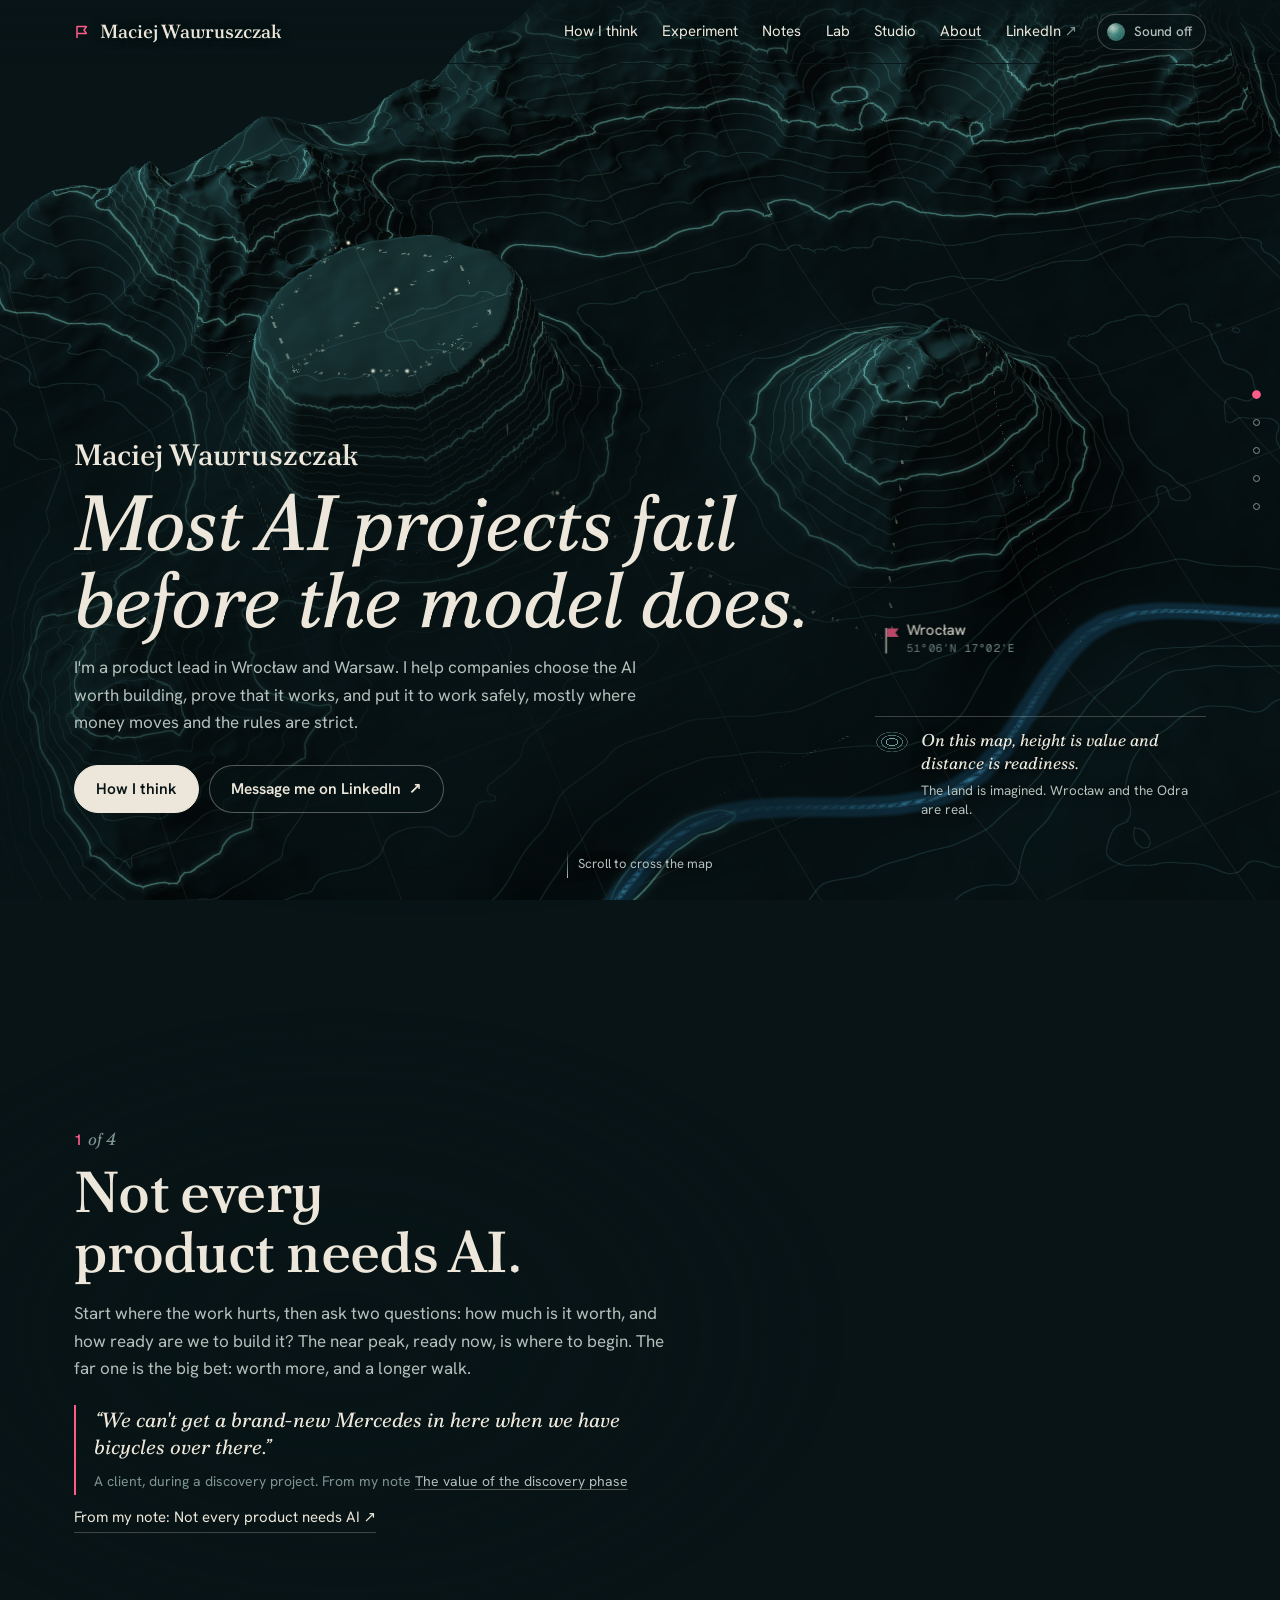
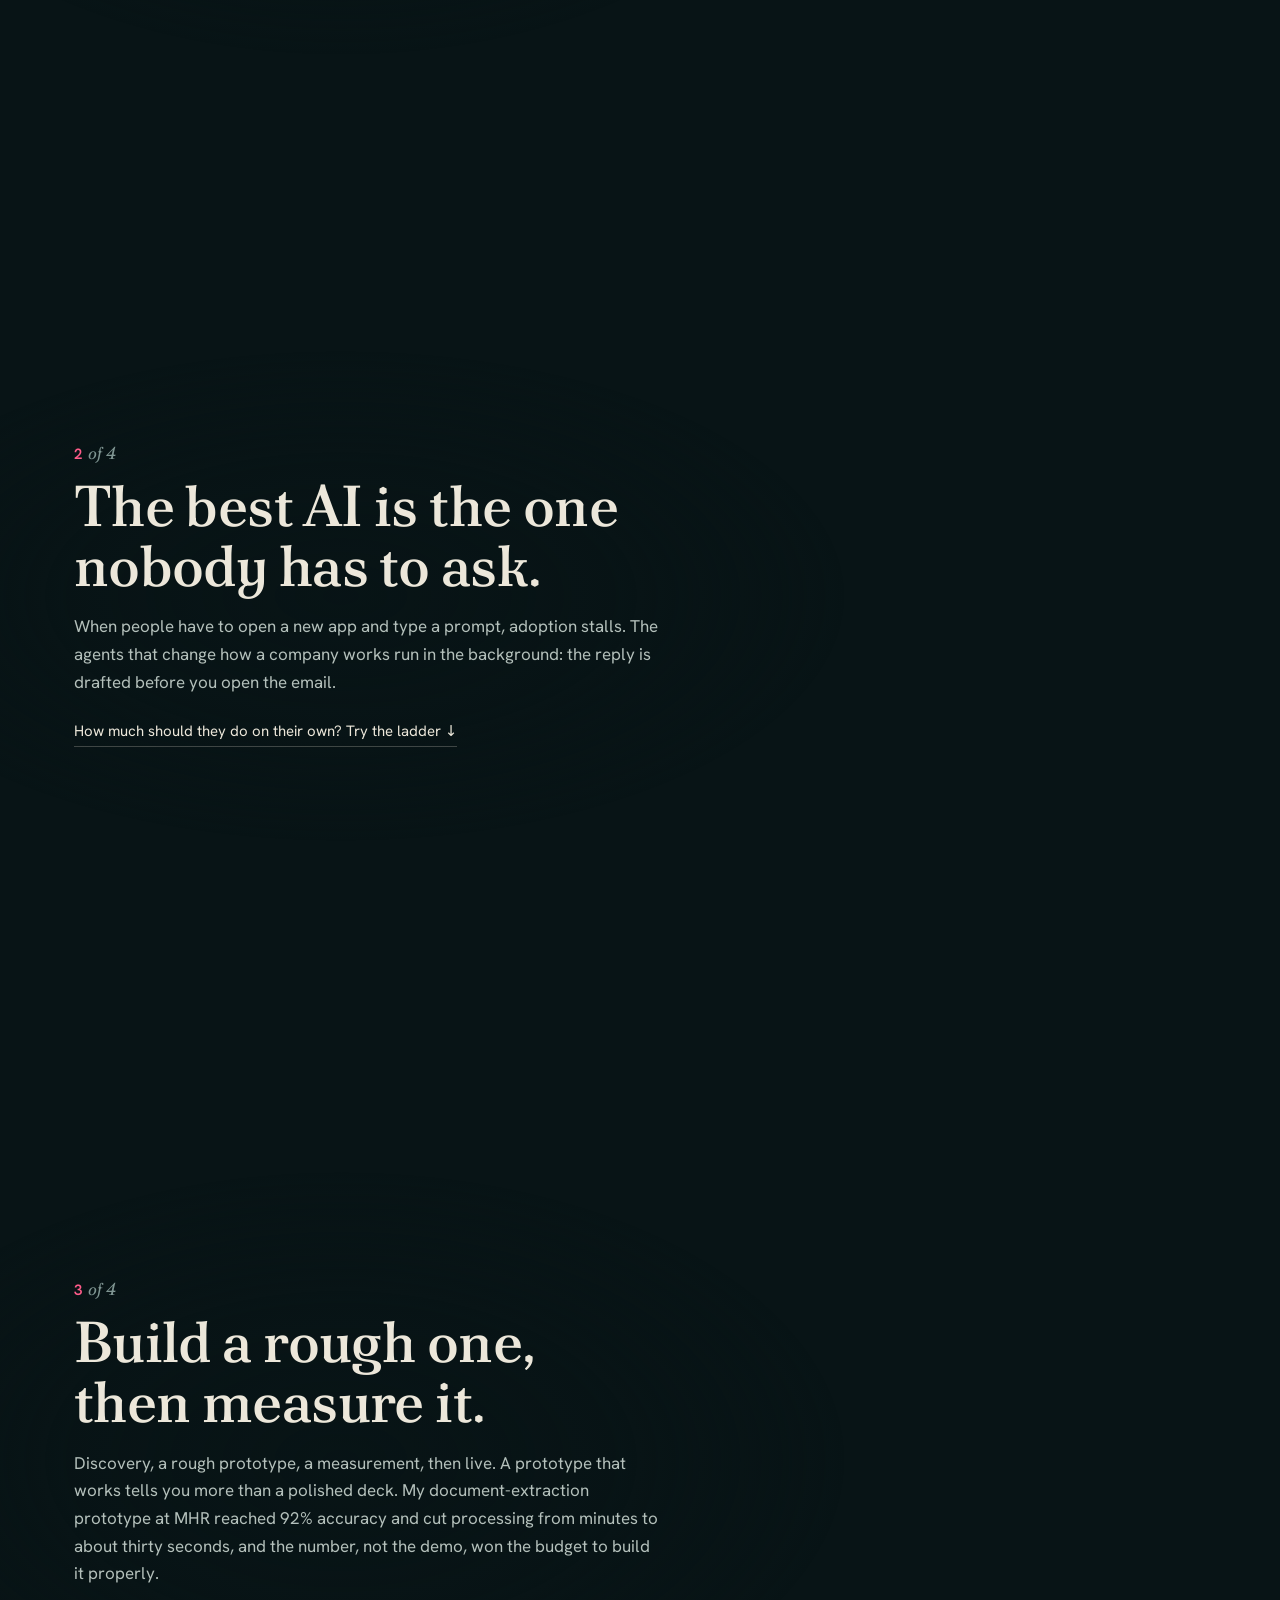
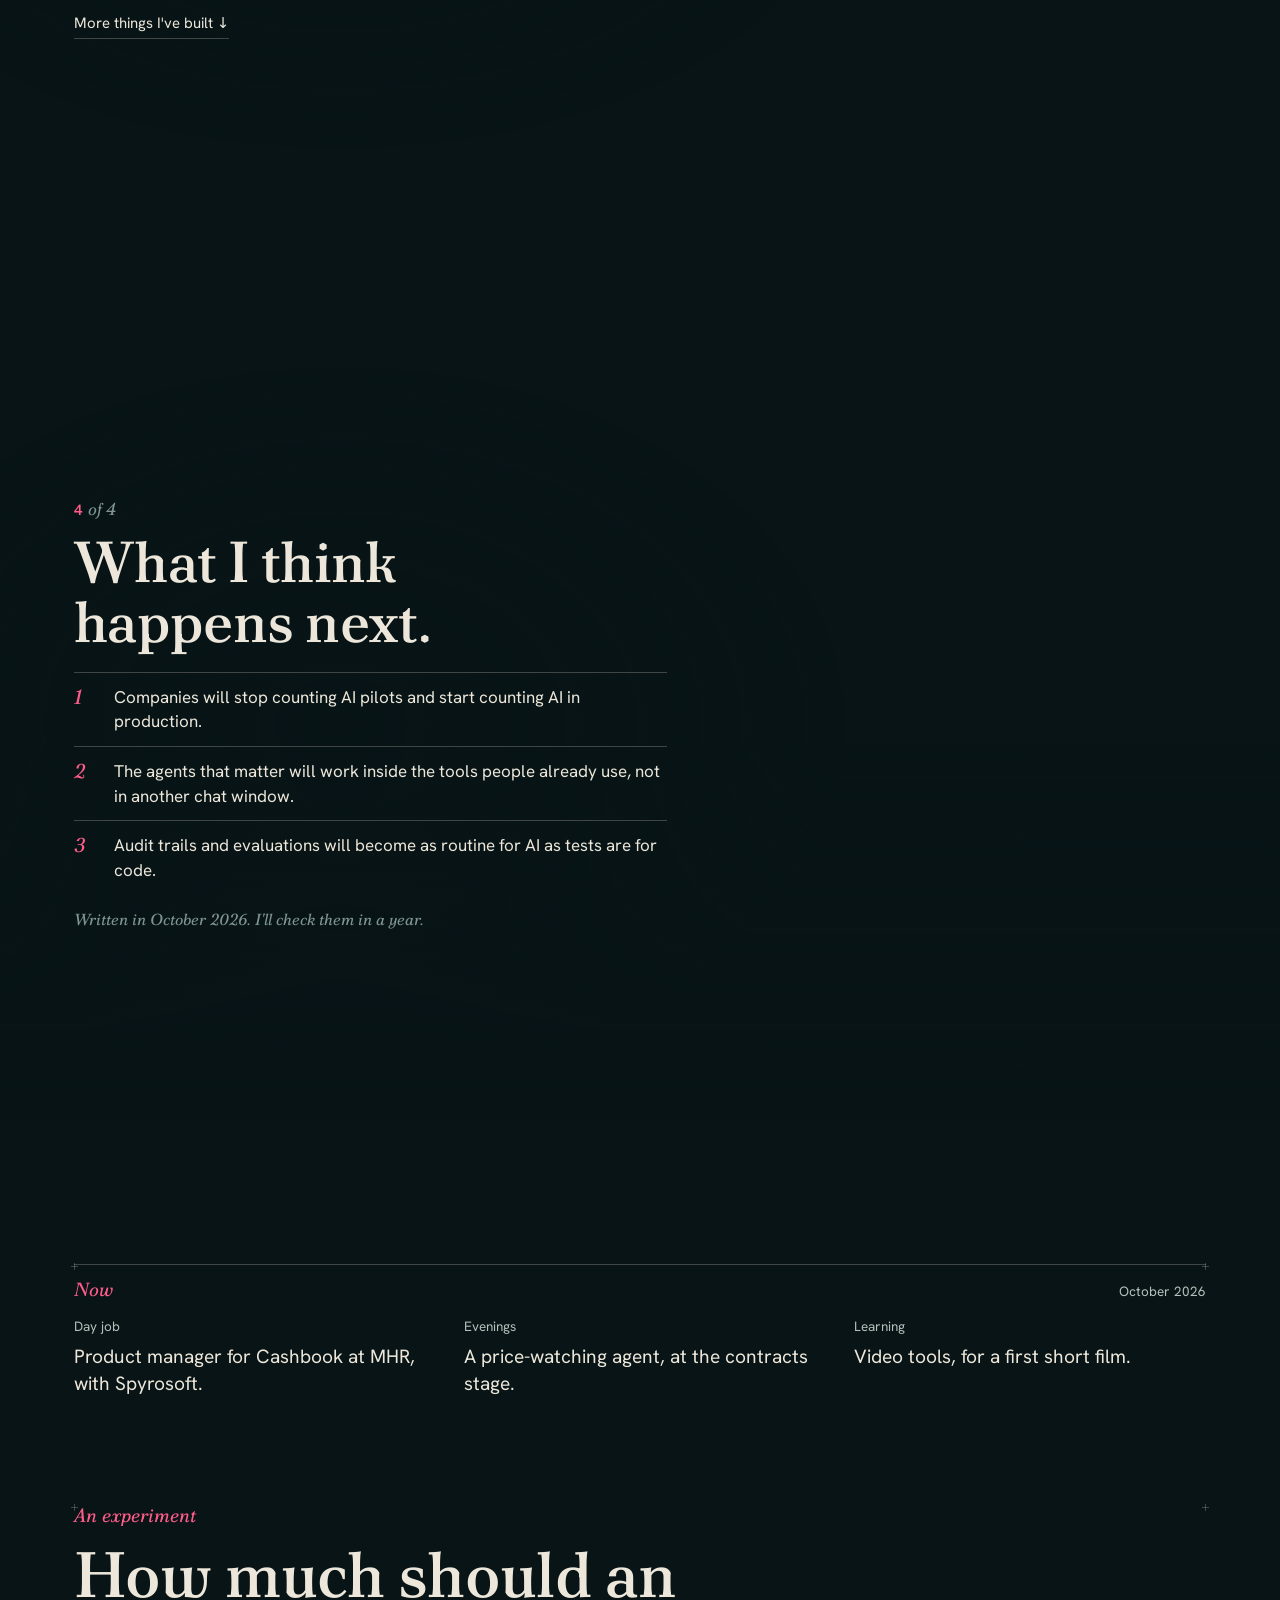
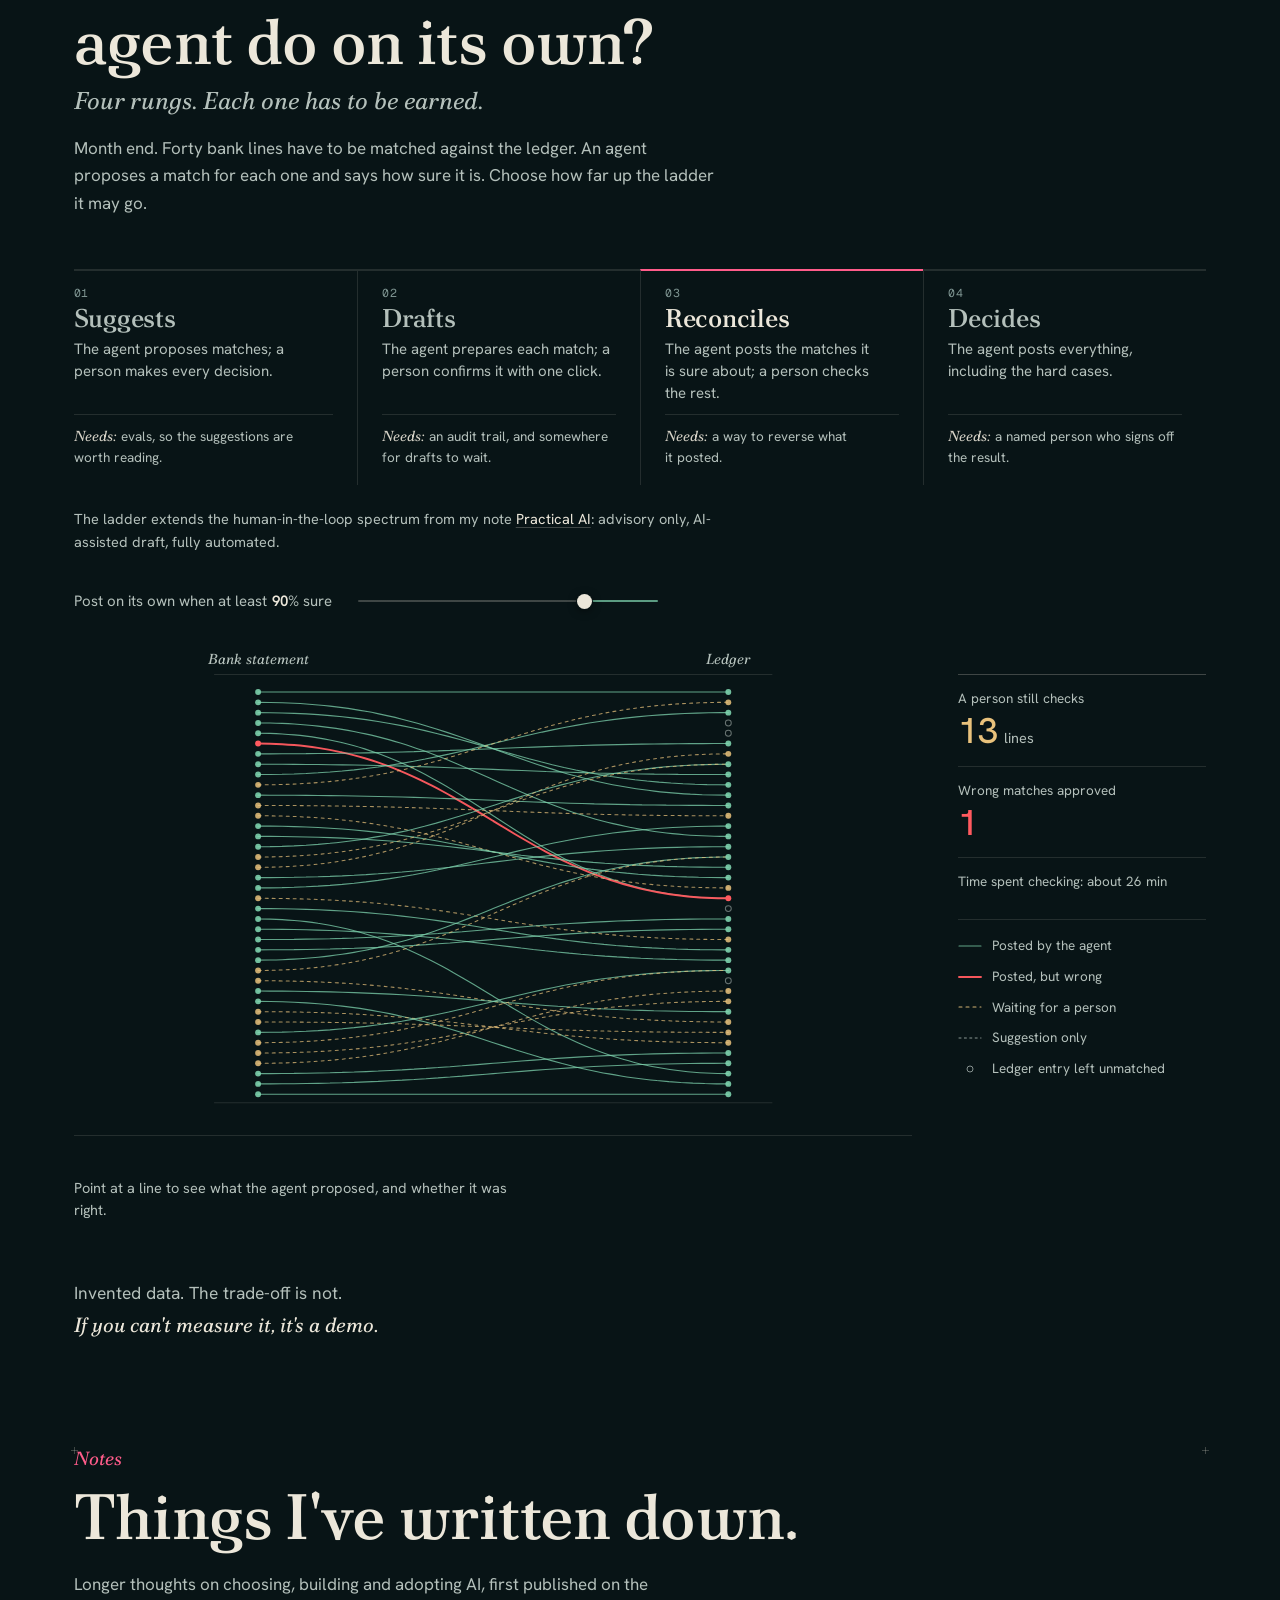
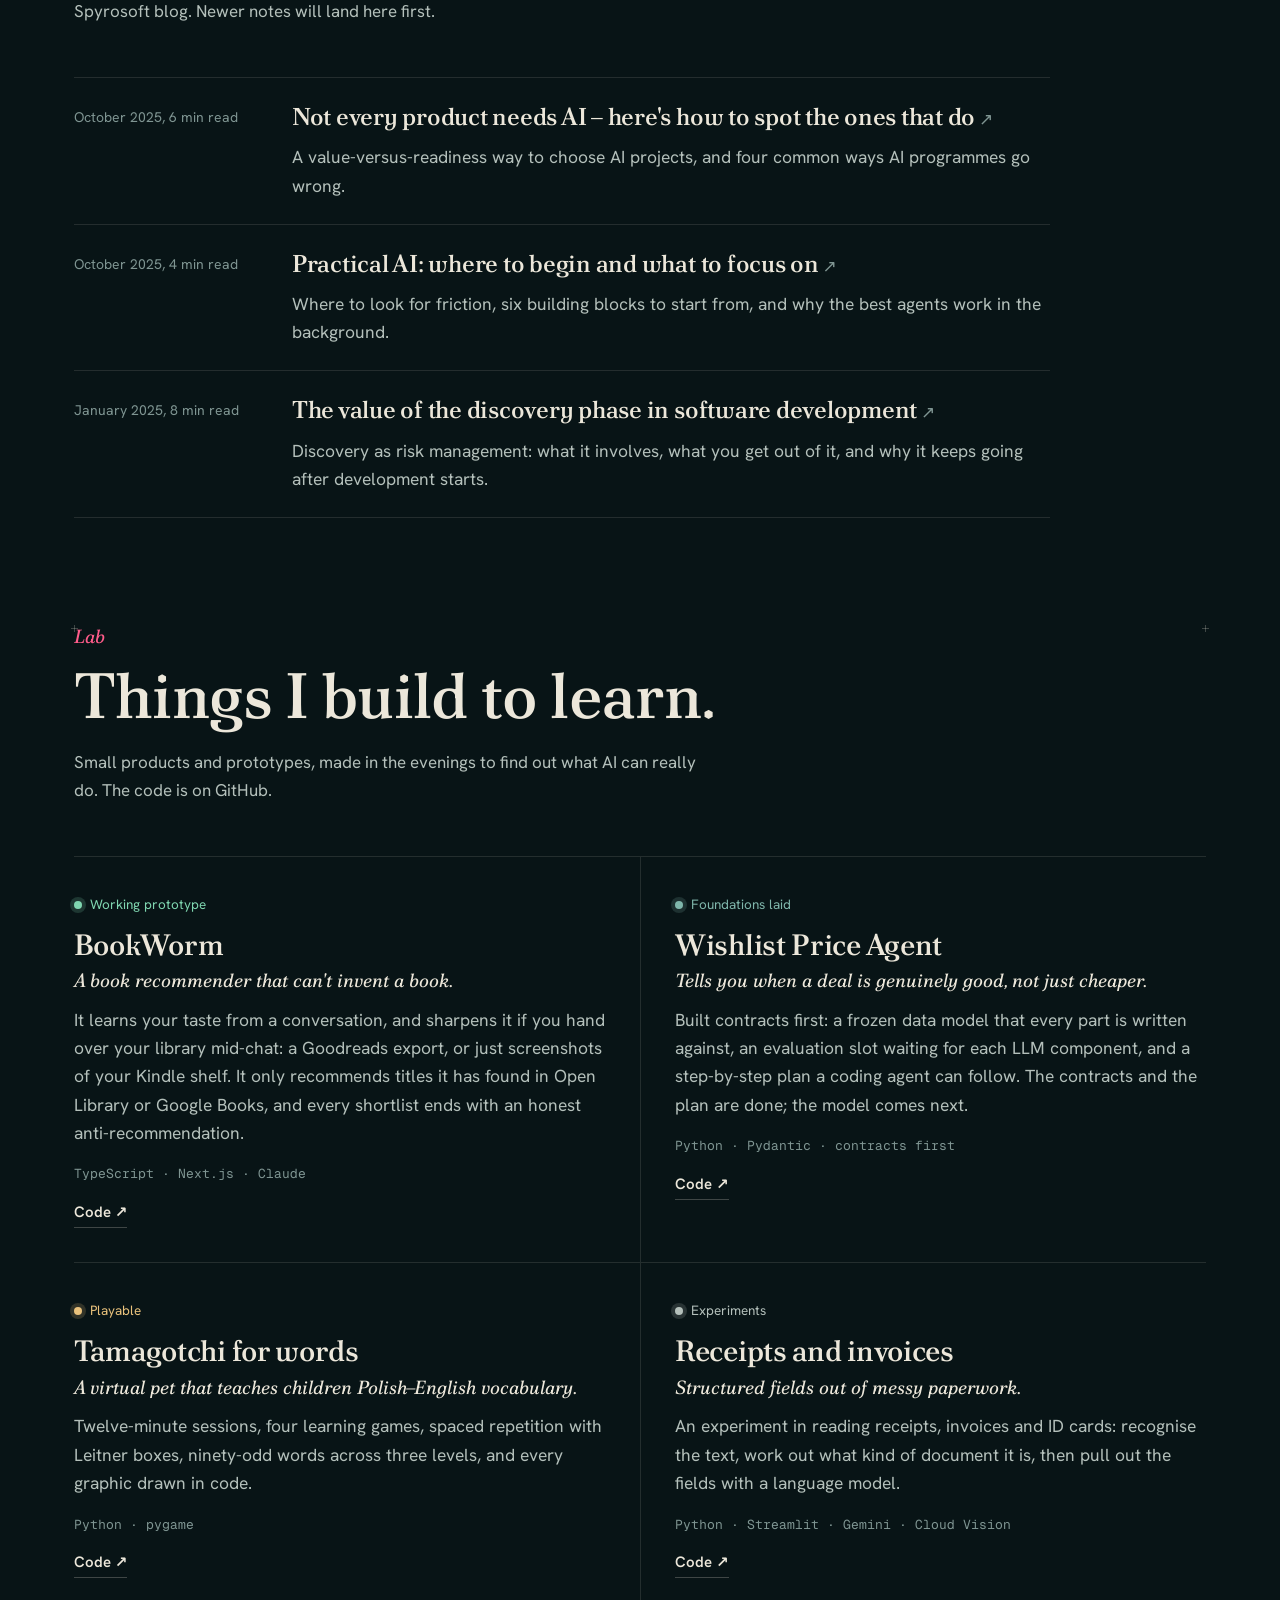
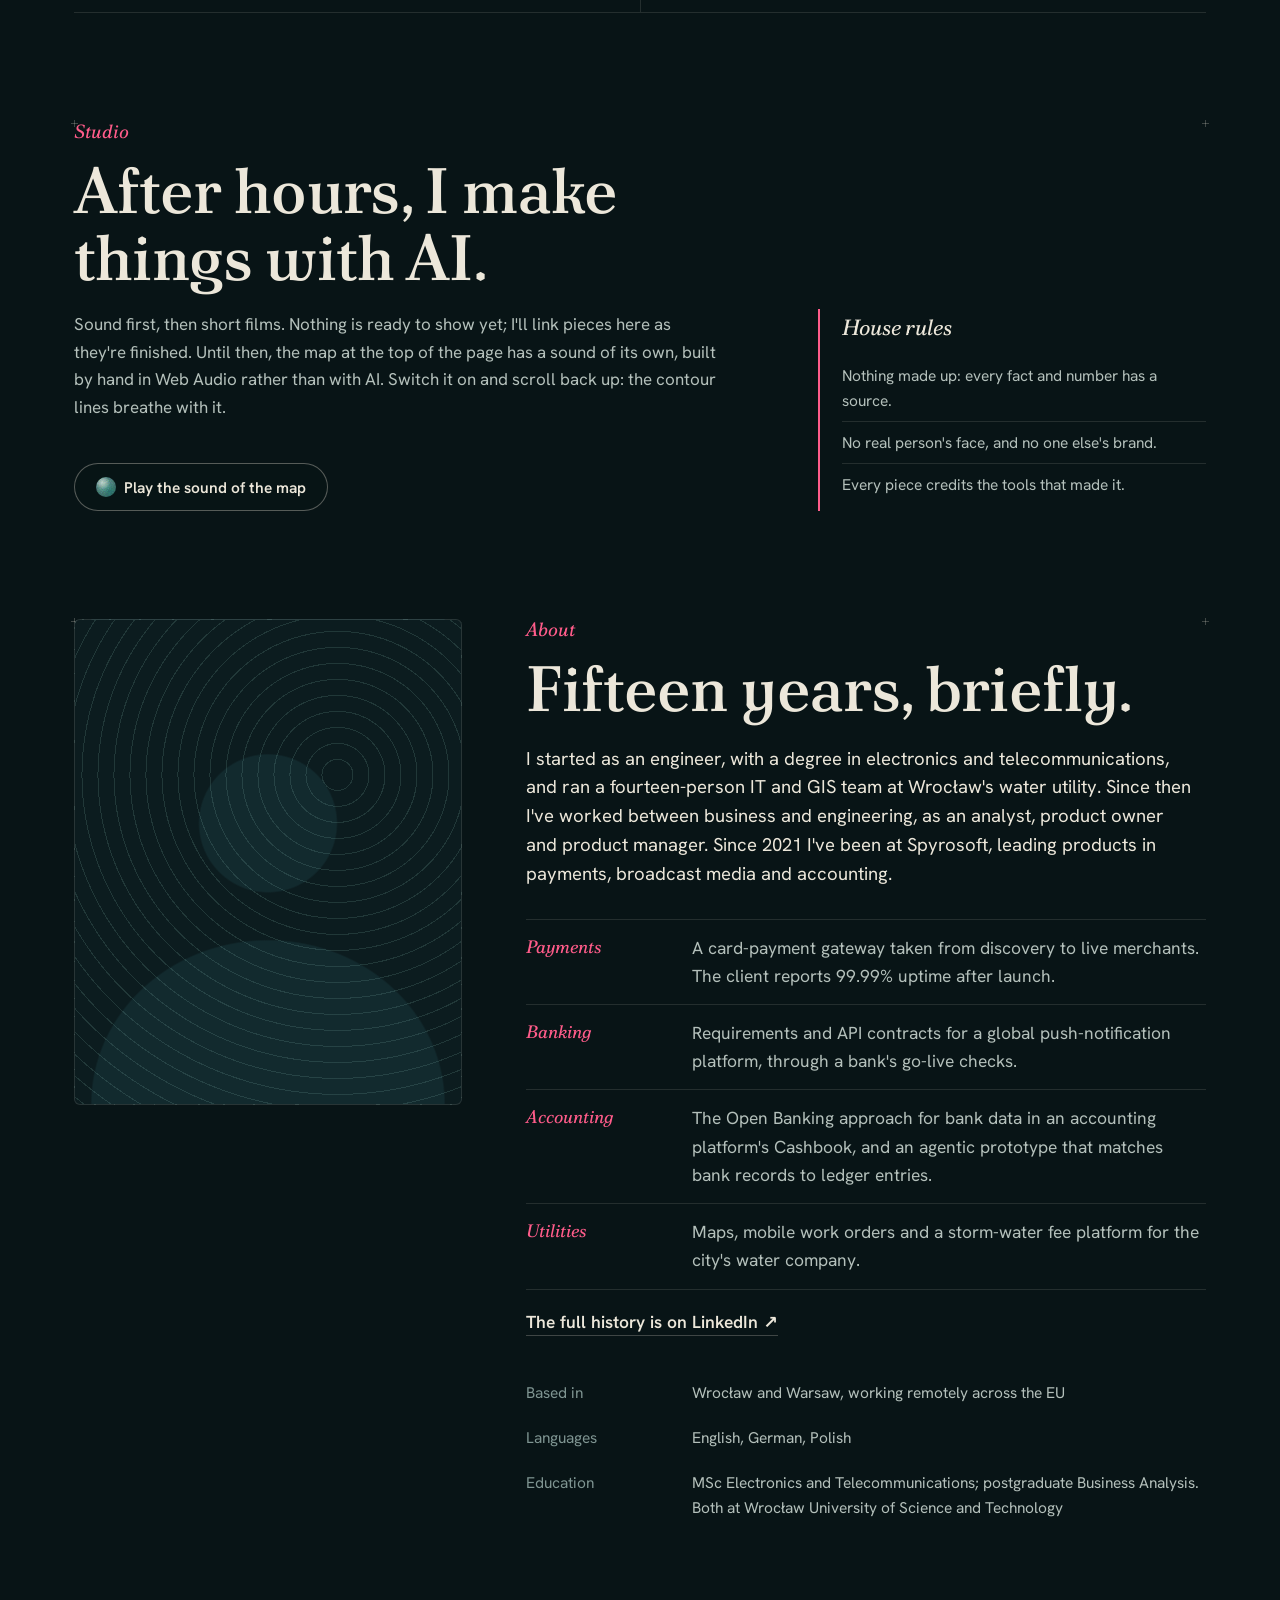
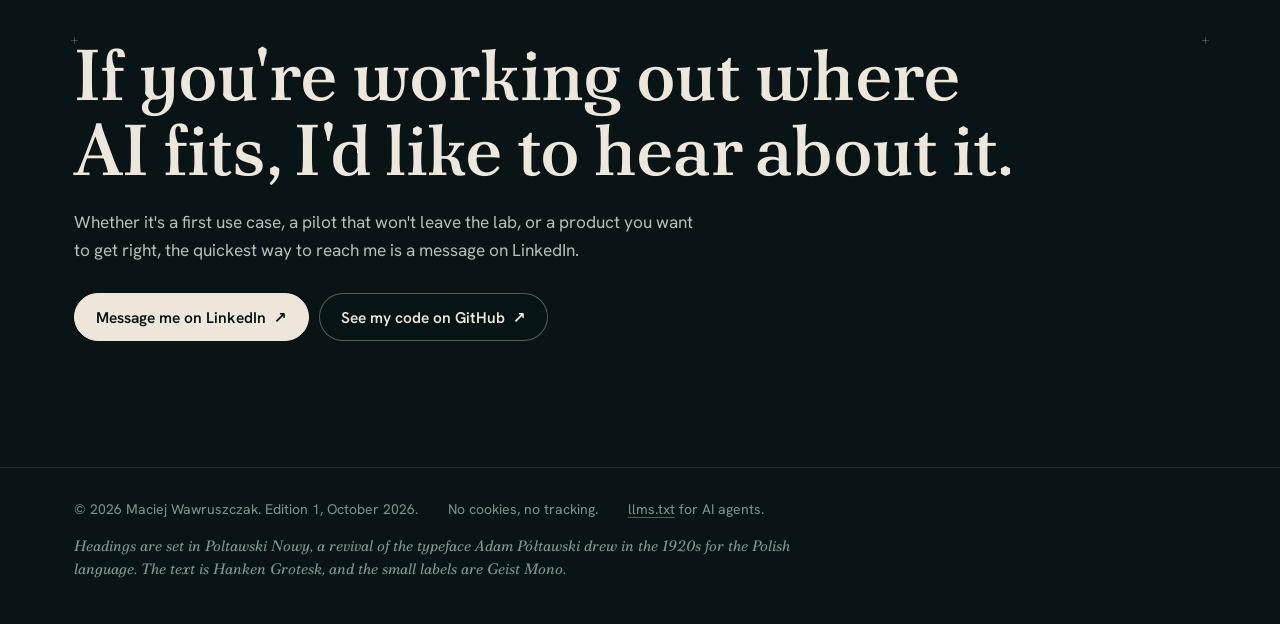
==== index.html @ fbe58087 "First edition of mwawruszczak.com A static personal site with no build step, served by GitHub Pages:" ====
<!doctype html>
<html lang="en">
<head>
<meta charset="utf-8">
<meta name="viewport" content="width=device-width,initial-scale=1,viewport-fit=cover">
<title>Maciej Wawruszczak</title>
<meta name="description" content="Maciej Wawruszczak helps companies choose the AI worth building, prove that it works, and ship it safely. Product lead in Wrocław and Warsaw.">
<meta name="theme-color" content="#081416">
<link rel="canonical" href="https://mwawruszczak.com/">
<link rel="icon" href="/favicon.svg" type="image/svg+xml">
<link rel="icon" href="/assets/img/icon-32.png" sizes="32x32" type="image/png">
<link rel="apple-touch-icon" href="/assets/img/icon-180.png">
<meta property="og:type" content="website">
<meta property="og:title" content="Maciej Wawruszczak">
<meta property="og:description" content="Most AI projects fail before the model does. Maciej Wawruszczak helps companies choose, prove and safely ship the AI worth building.">
<meta property="og:url" content="https://mwawruszczak.com/">
<meta property="og:image" content="https://mwawruszczak.com/assets/img/og.jpg">
<meta property="og:image:width" content="1200">
<meta property="og:image:height" content="630">
<meta property="og:image:alt" content="Maciej Wawruszczak. Most AI projects fail before the model does. An imagined night relief map with glowing contour lines and the river Odra.">
<meta name="twitter:card" content="summary_large_image">
<link rel="preload" href="/assets/fonts/poltawski-nowy-normal-latin.woff2" as="font" type="font/woff2" crossorigin>
<link rel="preload" href="/assets/fonts/hanken-grotesk-normal-latin.woff2" as="font" type="font/woff2" crossorigin>
<link rel="preload" href="/assets/fonts/poltawski-nowy-italic-latin.woff2" as="font" type="font/woff2" crossorigin>
<link rel="stylesheet" href="/assets/fonts/fonts.css">
<link rel="stylesheet" href="/assets/css/site.css">
<link rel="stylesheet" href="/assets/css/recon.css">
<script type="application/ld+json">
{"@context":"https://schema.org","@type":"Person","name":"Maciej Wawruszczak","url":"https://mwawruszczak.com/","jobTitle":"Senior Technical Product Manager","homeLocation":{"@type":"Place","name":"Wrocław, Poland"},"knowsLanguage":["en","de","pl"],"sameAs":["https://www.linkedin.com/in/maciej-wawruszczak-432402b6/","https://github.com/MatchYouPikchu"]}
</script>
</head>
<body>
<a class="skip" href="#main">Skip to content</a>

<div class="dawnsky" aria-hidden="true"></div>
<canvas id="world" aria-hidden="true"></canvas>
<div id="labels" aria-hidden="true"></div>

<header class="bar" id="bar">
  <a class="brand" href="#top" aria-label="Maciej Wawruszczak, back to top">
    <svg viewBox="0 0 16 16" width="16" height="16" aria-hidden="true"><path d="M3 14V2.6h9.4L10 6l2.4 3.4H3" fill="none" stroke="currentColor" stroke-width="1.5" stroke-linejoin="round"/></svg>
    <span>Maciej Wawruszczak</span>
  </a>
  <nav aria-label="Sections">
    <a href="#think">How I think</a>
    <a href="#experiment">Experiment</a>
    <a href="#notes">Notes</a>
    <a href="#lab">Lab</a>
    <a href="#studio">Studio</a>
    <a href="#about">About</a>
    <a class="ext" href="https://www.linkedin.com/in/maciej-wawruszczak-432402b6/" rel="me noopener" target="_blank">LinkedIn</a>
  </nav>
  <button class="menu-btn" id="menu-btn" type="button" aria-expanded="false" aria-controls="menu-sheet">Menu</button>
  <button class="sound" id="sound" type="button" aria-pressed="false" title="Turn the sound of the map on or off">
    <span class="orb" aria-hidden="true"></span><span class="sound-label">Sound off</span>
  </button>
</header>
<nav class="menu-sheet" id="menu-sheet" aria-label="Sections" hidden>
  <a href="#think">How I think</a>
  <a href="#experiment">Experiment</a>
  <a href="#notes">Notes</a>
  <a href="#lab">Lab</a>
  <a href="#studio">Studio</a>
  <a href="#about">About</a>
  <a href="#contact">Contact</a>
  <a href="https://www.linkedin.com/in/maciej-wawruszczak-432402b6/" rel="me noopener" target="_blank">LinkedIn <span aria-hidden="true">↗</span></a>
</nav>

<main id="main" tabindex="-1">

<!-- ============ THE MAP ============ -->
<section class="flight" id="top" aria-label="Introduction and how I think">

  <div class="stop stop-hero" data-stop="0">
    <div class="panel hero-panel">
      <h1 class="name">Maciej Wawruszczak</h1>
      <p class="claim" id="claim">Most AI projects fail before the model does.</p>
      <p class="lede">I'm a product lead in <span lang="pl">Wrocław</span> and Warsaw. I help companies choose the AI worth building, prove that it works, and put it to work safely, mostly where money moves and the rules are strict.</p>
      <div class="ctas">
        <a class="btn primary" href="#think">How I think</a>
        <a class="btn" href="https://www.linkedin.com/in/maciej-wawruszczak-432402b6/" rel="me noopener" target="_blank">Message me on LinkedIn <span aria-hidden="true">↗</span></a>
      </div>
    </div>
    <p class="legend"><span class="legend-mark" aria-hidden="true"></span><span>On this map, height is value and distance is readiness.<small>The land is imagined. <span lang="pl">Wrocław</span> and the <span lang="pl">Odra</span> are real.</small></span></p>
    <p class="scroll-hint" aria-hidden="true"><span></span>Scroll to cross the map</p>
  </div>

  <div class="stop" data-stop="1" id="think">
    <article class="panel">
      <p class="count"><span>1</span> of 4</p>
      <h2>Not every product needs AI.</h2>
      <p>Start where the work hurts, then ask two questions: how much is it worth, and how ready are we to build it? The near peak, ready now, is where to begin. The far one is the big bet: worth more, and a longer walk.</p>
      <blockquote class="quote"><p>“We can't get a brand-new Mercedes in here when we have bicycles over there.”</p><footer>A client, during a discovery project. From my note <a href="https://spyro-soft.com/blog/build-operate-transfer/the-value-of-the-discovery-phase-in-software-development" target="_blank" rel="noopener">The value of the discovery phase</a></footer></blockquote>
      <a class="source" href="https://spyro-soft.com/blog/artificial-intelligence-machine-learning/not-every-product-needs-ai-heres-how-to-spot-the-ones-that-do" target="_blank" rel="noopener">From my note: Not every product needs AI <span aria-hidden="true">↗</span></a>
    </article>
  </div>

  <div class="stop" data-stop="2" id="agents">
    <article class="panel">
      <p class="count"><span>2</span> of 4</p>
      <h2>The best AI is the one nobody has to ask.</h2>
      <p>When people have to open a new app and type a prompt, adoption stalls. The agents that change how a company works run in the background: the reply is drafted before you open the email.</p>
      <a class="source" href="#experiment">How much should they do on their own? Try the ladder <span aria-hidden="true">↓</span></a>
    </article>
  </div>

  <div class="stop" data-stop="3" id="measure">
    <article class="panel">
      <p class="count"><span>3</span> of 4</p>
      <h2>Build a rough one, then measure it.</h2>
      <p>Discovery, a rough prototype, a measurement, then live. A prototype that works tells you more than a polished deck. My document-extraction prototype at MHR reached 92% accuracy and cut processing from minutes to about thirty seconds, and the number, not the demo, won the budget to build it properly.</p>
      <a class="source" href="#lab">More things I've built <span aria-hidden="true">↓</span></a>
    </article>
  </div>

  <div class="stop" data-stop="4" id="next">
    <article class="panel">
      <p class="count"><span>4</span> of 4</p>
      <h2>What I think happens next.</h2>
      <ol class="calls">
        <li>Companies will stop counting AI pilots and start counting AI in production.</li>
        <li>The agents that matter will work inside the tools people already use, not in another chat window.</li>
        <li>Audit trails and evaluations will become as routine for AI as tests are for code.</li>
      </ol>
      <p class="signed">Written in October 2026. I'll check them in a year.</p>
    </article>
  </div>

  <nav class="route" aria-label="Map stops">
    <a href="#top" data-go="0"><span>Start</span></a>
    <a href="#think" data-go="1"><span>Value and readiness</span></a>
    <a href="#agents" data-go="2"><span>Background agents</span></a>
    <a href="#measure" data-go="3"><span>Build, then measure</span></a>
    <a href="#next" data-go="4"><span>What happens next</span></a>
  </nav>
</section>

<section class="sheet now-sheet" aria-label="What I'm doing now">
  <div class="wrap">
    <div class="now">
      <p class="now-head"><span>Now</span><time datetime="2026-10">October 2026</time></p>
      <dl>
        <div><dt>Day job</dt><dd>Product manager for Cashbook at MHR, with Spyrosoft.</dd></div>
        <div><dt>Evenings</dt><dd>A price-watching agent, at the contracts stage.</dd></div>
        <div><dt>Learning</dt><dd>Video tools, for a first short film.</dd></div>
      </dl>
    </div>
  </div>
</section>

<!-- EXPERIMENT START -->
<section class="sheet" id="experiment" aria-labelledby="exp-h">
  <div class="wrap">
    <header class="sec-head">
      <p class="kicker">An experiment</p>
      <h2 id="exp-h">How much should an agent do on its own?</h2>
      <p class="lad-sub">Four rungs. Each one has to be earned.</p>
      <p class="sec-lede">Month end. Forty bank lines have to be matched against the ledger. An agent proposes a match for each one and says how sure it is. Choose how far up the ladder it may go.</p>
    </header>

    <div class="lad" id="lad">

      <fieldset class="lad-rungs">
        <legend class="sr">How far up the ladder the agent may go</legend>

        <label class="lad-rung">
          <input type="radio" name="lad-rung" value="suggests">
          <span class="lad-face">
            <span class="lad-n" aria-hidden="true">01</span>
            <span class="lad-name">Suggests</span>
            <span class="lad-desc">The agent proposes matches; a person makes every decision.</span>
            <span class="lad-gate"><i>Needs:</i> evals, so the suggestions are worth reading.</span>
          </span>
        </label>

        <label class="lad-rung">
          <input type="radio" name="lad-rung" value="drafts">
          <span class="lad-face">
            <span class="lad-n" aria-hidden="true">02</span>
            <span class="lad-name">Drafts</span>
            <span class="lad-desc">The agent prepares each match; a person confirms it with one click.</span>
            <span class="lad-gate"><i>Needs:</i> an audit trail, and somewhere for drafts to wait.</span>
          </span>
        </label>

        <label class="lad-rung">
          <input type="radio" name="lad-rung" value="reconciles" checked>
          <span class="lad-face">
            <span class="lad-n" aria-hidden="true">03</span>
            <span class="lad-name">Reconciles</span>
            <span class="lad-desc">The agent posts the matches it is sure about; a person checks the rest.</span>
            <span class="lad-gate"><i>Needs:</i> a way to reverse what it posted.</span>
          </span>
        </label>

        <label class="lad-rung">
          <input type="radio" name="lad-rung" value="decides">
          <span class="lad-face">
            <span class="lad-n" aria-hidden="true">04</span>
            <span class="lad-name">Decides</span>
            <span class="lad-desc">The agent posts everything, including the hard cases.</span>
            <span class="lad-gate"><i>Needs:</i> a named person who signs off the result.</span>
          </span>
        </label>
      </fieldset>

      <p class="lad-note">The ladder extends the human-in-the-loop spectrum from my note <a href="https://spyro-soft.com/blog/artificial-intelligence-machine-learning/practical-ai-where-to-begin-and-what-to-focus-on" target="_blank" rel="noopener">Practical AI</a>: advisory only, AI-assisted draft, fully automated.</p>

      <div class="lad-thr" id="lad-thr">
        <label for="lad-thr-input">Post on its own when at least <output for="lad-thr-input" id="lad-thr-out" aria-live="off">90</output>% sure</label>
        <input type="range" id="lad-thr-input" min="60" max="99" step="1" value="90" aria-valuetext="90 percent">
      </div>

      <figure class="lad-fig">
        <div class="lad-stage">
          <div class="lad-plot" id="lad-plot">
            <p class="lad-fallback">Let the agent post more on its own and fewer lines reach a person, but a wrong match can go through unnoticed. Hold it back and nothing is posted without someone looking, at the cost of an afternoon.</p>
            <p class="fine lad-fallback-fine">The figure that lets you move between the two needs JavaScript.</p>
          </div>
          <div class="lad-side" id="lad-side">
            <dl class="lad-read">
              <div class="lad-ro lad-ro-wait">
                <dt>A person still checks</dt>
                <dd><b id="lad-ro-wait">13</b> <span>lines</span></dd>
              </div>
              <div class="lad-ro lad-ro-wrong">
                <dt>Wrong matches approved</dt>
                <dd><b id="lad-ro-wrong">1</b></dd>
              </div>
            </dl>
            <p class="lad-time" id="lad-ro-time">Time spent checking: about 26 min</p>
          </div>
          <div class="lad-detail" id="lad-detail" aria-hidden="true">
            <p class="lad-detail-hint" id="lad-detail-hint">Point at a line to see what the agent proposed, and whether it was right.</p>
            <div class="lad-detail-body" id="lad-detail-body" hidden>
              <p class="d-bank" id="lad-d-bank"></p>
              <p class="d-led"><span class="d-arrow">&#8594;</span><span id="lad-d-led"></span><span class="d-conf">Confidence <b id="lad-d-conf"></b></span></p>
              <p class="d-state" id="lad-d-state"></p>
            </div>
          </div>
          <ul class="lad-key">
            <li><svg viewBox="0 0 24 8" width="24" height="8" aria-hidden="true"><path class="lad-ln is-ok" d="M1 4h22"/></svg><span>Posted by the agent</span></li>
            <li><svg viewBox="0 0 24 8" width="24" height="8" aria-hidden="true"><path class="lad-ln is-wrong" d="M1 4h22"/></svg><span>Posted, but wrong</span></li>
            <li><svg viewBox="0 0 24 8" width="24" height="8" aria-hidden="true"><path class="lad-ln is-wait" d="M1 4h22"/></svg><span>Waiting for a person</span></li>
            <li><svg viewBox="0 0 24 8" width="24" height="8" aria-hidden="true"><path class="lad-ln is-sugg" d="M1 4h22"/></svg><span>Suggestion only</span></li>
            <li><svg viewBox="0 0 24 8" width="24" height="8" aria-hidden="true"><circle class="lad-dot is-none" cx="12" cy="4" r="3"/></svg><span>Ledger entry left unmatched</span></li>
          </ul>
        </div>
        <figcaption class="lad-cap">
          <p class="fine">Invented data. The trade-off is not.</p>
          <p class="lad-quip">If you can't measure it, it's a demo.</p>
        </figcaption>
      </figure>

      <p class="sr" id="lad-live" aria-live="polite"></p>
      <ol class="sr" id="lad-lines" aria-label="The forty bank lines and the match proposed for each one"></ol>
    </div>
  </div>
</section>
<!-- EXPERIMENT END -->

<!-- ============ NOTES ============ -->
<section class="sheet" id="notes" aria-labelledby="notes-h">
  <div class="wrap">
    <header class="sec-head">
      <p class="kicker">Notes</p>
      <h2 id="notes-h">Things I've written down.</h2>
      <p class="sec-lede">Longer thoughts on choosing, building and adopting AI, first published on the Spyrosoft blog. Newer notes will land here first.</p>
    </header>
    <ol class="notes">
      <li>
        <p class="meta">October 2025, 6 min read</p>
        <h3><a href="https://spyro-soft.com/blog/artificial-intelligence-machine-learning/not-every-product-needs-ai-heres-how-to-spot-the-ones-that-do" target="_blank" rel="noopener">Not every product needs AI – here's how to spot the ones that do</a></h3>
        <p>A value-versus-readiness way to choose AI projects, and four common ways AI programmes go wrong.</p>
      </li>
      <li>
        <p class="meta">October 2025, 4 min read</p>
        <h3><a href="https://spyro-soft.com/blog/artificial-intelligence-machine-learning/practical-ai-where-to-begin-and-what-to-focus-on" target="_blank" rel="noopener">Practical AI: where to begin and what to focus on</a></h3>
        <p>Where to look for friction, six building blocks to start from, and why the best agents work in the background.</p>
      </li>
      <li>
        <p class="meta">January 2025, 8 min read</p>
        <h3><a href="https://spyro-soft.com/blog/build-operate-transfer/the-value-of-the-discovery-phase-in-software-development" target="_blank" rel="noopener">The value of the discovery phase in software development</a></h3>
        <p>Discovery as risk management: what it involves, what you get out of it, and why it keeps going after development starts.</p>
      </li>
    </ol>
  </div>
</section>

<!-- ============ LAB ============ -->
<section class="sheet" id="lab" aria-labelledby="lab-h">
  <div class="wrap">
    <header class="sec-head">
      <p class="kicker">Lab</p>
      <h2 id="lab-h">Things I build to learn.</h2>
      <p class="sec-lede">Small products and prototypes, made in the evenings to find out what AI can really do. The code is on GitHub.</p>
    </header>
    <ol class="lab">
      <li>
        <p class="status s-proto">Working prototype</p>
        <h3>BookWorm</h3>
        <p class="line">A book recommender that can't invent a book.</p>
        <p>It learns your taste from a conversation, and sharpens it if you hand over your library mid-chat: a Goodreads export, or just screenshots of your Kindle shelf. It only recommends titles it has found in Open Library or Google Books, and every shortlist ends with an honest anti-recommendation.</p>
        <p class="stack">TypeScript · Next.js · Claude</p>
        <a href="https://github.com/MatchYouPikchu/book-worm-recommendations" target="_blank" rel="noopener" aria-label="BookWorm code on GitHub">Code <span aria-hidden="true">↗</span></a>
      </li>
      <li>
        <p class="status s-found">Foundations laid</p>
        <h3>Wishlist Price Agent</h3>
        <p class="line">Tells you when a deal is genuinely good, not just cheaper.</p>
        <p>Built contracts first: a frozen data model that every part is written against, an evaluation slot waiting for each LLM component, and a step-by-step plan a coding agent can follow. The contracts and the plan are done; the model comes next.</p>
        <p class="stack">Python · Pydantic · contracts first</p>
        <a href="https://github.com/MatchYouPikchu/Wishlist-Price-Agent" target="_blank" rel="noopener" aria-label="Wishlist Price Agent code on GitHub">Code <span aria-hidden="true">↗</span></a>
      </li>
      <li>
        <p class="status s-play">Playable</p>
        <h3>Tamagotchi for words</h3>
        <p class="line">A virtual pet that teaches children Polish–English vocabulary.</p>
        <p>Twelve-minute sessions, four learning games, spaced repetition with Leitner boxes, ninety-odd words across three levels, and every graphic drawn in code.</p>
        <p class="stack">Python · pygame</p>
        <a href="https://github.com/MatchYouPikchu/tamagotchi-learning-languages" target="_blank" rel="noopener" aria-label="Tamagotchi for words code on GitHub">Code <span aria-hidden="true">↗</span></a>
      </li>
      <li>
        <p class="status s-exp">Experiments</p>
        <h3>Receipts and invoices</h3>
        <p class="line">Structured fields out of messy paperwork.</p>
        <p>An experiment in reading receipts, invoices and ID cards: recognise the text, work out what kind of document it is, then pull out the fields with a language model.</p>
        <p class="stack">Python · Streamlit · Gemini · Cloud Vision</p>
        <a href="https://github.com/MatchYouPikchu/DocumentExtraction" target="_blank" rel="noopener" aria-label="Receipts and invoices code on GitHub">Code <span aria-hidden="true">↗</span></a>
      </li>
    </ol>
  </div>
</section>

<!-- ============ STUDIO ============ -->
<section class="sheet" id="studio" aria-labelledby="studio-h">
  <div class="wrap studio">
    <header class="sec-head">
      <p class="kicker">Studio</p>
      <h2 id="studio-h">After hours, I make things with AI.</h2>
      <p class="sec-lede">Sound first, then short films. Nothing is ready to show yet; I'll link pieces here as they're finished. Until then, the map at the top of the page has a sound of its own, built by hand in Web Audio rather than with AI. Switch it on and scroll back up: the contour lines breathe with it.</p>
      <div class="ctas"><button class="btn" id="play-sound" type="button" aria-pressed="false"><span class="orb" aria-hidden="true"></span><span class="sound-label">Play the sound of the map</span></button></div>
    </header>
    <aside class="rules" aria-label="House rules">
      <h3>House rules</h3>
      <ul>
        <li>Nothing made up: every fact and number has a source.</li>
        <li>No real person's face, and no one else's brand.</li>
        <li>Every piece credits the tools that made it.</li>
      </ul>
    </aside>
  </div>
</section>

<!-- ============ ABOUT ============ -->
<section class="sheet" id="about" aria-labelledby="about-h">
  <div class="wrap about">
    <figure class="portrait">
      <div class="photo" aria-hidden="true"></div>
    </figure>
    <div>
      <header class="sec-head tight">
        <p class="kicker">About</p>
        <h2 id="about-h">Fifteen years, briefly.</h2>
      </header>
      <p class="about-lede">I started as an engineer, with a degree in electronics and telecommunications, and ran a fourteen-person IT and GIS team at <span lang="pl">Wrocław</span>'s water utility. Since then I've worked between business and engineering, as an analyst, product owner and product manager. Since 2021 I've been at Spyrosoft, leading products in payments, broadcast media and accounting.</p>
      <ul class="receipts">
        <li><b>Payments</b><span>A card-payment gateway taken from discovery to live merchants. The client reports 99.99% uptime after launch.</span></li>
        <li><b>Banking</b><span>Requirements and API contracts for a global push-notification platform, through a bank's go-live checks.</span></li>
        <li><b>Accounting</b><span>The Open Banking approach for bank data in an accounting platform's Cashbook, and an agentic prototype that matches bank records to ledger entries.</span></li>
        <li><b>Utilities</b><span>Maps, mobile work orders and a storm-water fee platform for the city's water company.</span></li>
      </ul>
      <p class="more"><a href="https://www.linkedin.com/in/maciej-wawruszczak-432402b6/" target="_blank" rel="me noopener">The full history is on LinkedIn <span aria-hidden="true">↗</span></a></p>
      <dl class="facts">
        <div><dt>Based in</dt><dd><span lang="pl">Wrocław</span> and Warsaw, working remotely across the EU</dd></div>
        <div><dt>Languages</dt><dd>English, German, Polish</dd></div>
        <div><dt>Education</dt><dd>MSc Electronics and Telecommunications; postgraduate Business Analysis. Both at <span lang="pl">Wrocław</span> University of Science and Technology</dd></div>
      </dl>
    </div>
  </div>
</section>

<!-- ============ CONTACT ============ -->
<section class="sheet contact" id="contact" aria-labelledby="contact-h">
  <div class="wrap">
    <h2 id="contact-h">If you're working out where AI fits, I'd like to hear about it.</h2>
    <p>Whether it's a first use case, a pilot that won't leave the lab, or a product you want to get right, the quickest way to reach me is a message on LinkedIn.</p>
    <div class="ctas">
      <a class="btn primary" href="https://www.linkedin.com/in/maciej-wawruszczak-432402b6/" rel="me noopener" target="_blank">Message me on LinkedIn <span aria-hidden="true">↗</span></a>
      <a class="btn" href="https://github.com/MatchYouPikchu" rel="me noopener" target="_blank">See my code on GitHub <span aria-hidden="true">↗</span></a>
    </div>
  </div>
</section>
</main>

<footer class="foot">
  <div class="wrap">
    <p>© 2026 Maciej Wawruszczak. Edition 1, October 2026.</p>
    <p>No cookies, no tracking.</p>
    <p><a href="/llms.txt">llms.txt</a> for AI agents.</p>
    <p class="colo">Headings are set in <span lang="pl">Poltawski Nowy</span>, a revival of the typeface <span lang="pl">Adam Półtawski</span> drew in the 1920s for the Polish language. The text is Hanken Grotesk, and the small labels are Geist Mono.</p>
  </div>
</footer>

<script src="/assets/js/site.js" defer></script>
<script type="module" src="/assets/js/world.js"></script>
<script type="module" src="/assets/js/recon.js"></script>
</body>
</html>
---- assets/fonts/fonts.css ----
@font-face{font-family:'Geist Mono';font-style:normal;font-weight:400 600;font-display:swap;src:url(../fonts/geist-mono-normal-latin-ext.woff2) format('woff2');unicode-range:U+0100-02BA, U+02BD-02C5, U+02C7-02CC, U+02CE-02D7, U+02DD-02FF, U+0304, U+0308, U+0329, U+1D00-1DBF, U+1E00-1E9F, U+1EF2-1EFF, U+2020, U+20A0-20AB, U+20AD-20C4, U+2113, U+2C60-2C7F, U+A720-A7FF}
@font-face{font-family:'Geist Mono';font-style:normal;font-weight:400 600;font-display:swap;src:url(../fonts/geist-mono-normal-latin.woff2) format('woff2');unicode-range:U+0000-00FF, U+0131, U+0152-0153, U+02BB-02BC, U+02C6, U+02DA, U+02DC, U+0304, U+0308, U+0329, U+2000-206F, U+20AC, U+2122, U+2191, U+2193, U+2212, U+2215, U+FEFF, U+FFFD}
@font-face{font-family:'Hanken Grotesk';font-style:italic;font-weight:400 600;font-display:swap;src:url(../fonts/hanken-grotesk-italic-latin-ext.woff2) format('woff2');unicode-range:U+0100-02BA, U+02BD-02C5, U+02C7-02CC, U+02CE-02D7, U+02DD-02FF, U+0304, U+0308, U+0329, U+1D00-1DBF, U+1E00-1E9F, U+1EF2-1EFF, U+2020, U+20A0-20AB, U+20AD-20C4, U+2113, U+2C60-2C7F, U+A720-A7FF}
@font-face{font-family:'Hanken Grotesk';font-style:italic;font-weight:400 600;font-display:swap;src:url(../fonts/hanken-grotesk-italic-latin.woff2) format('woff2');unicode-range:U+0000-00FF, U+0131, U+0152-0153, U+02BB-02BC, U+02C6, U+02DA, U+02DC, U+0304, U+0308, U+0329, U+2000-206F, U+20AC, U+2122, U+2191, U+2193, U+2212, U+2215, U+FEFF, U+FFFD}
@font-face{font-family:'Hanken Grotesk';font-style:normal;font-weight:300 800;font-display:swap;src:url(../fonts/hanken-grotesk-normal-latin-ext.woff2) format('woff2');unicode-range:U+0100-02BA, U+02BD-02C5, U+02C7-02CC, U+02CE-02D7, U+02DD-02FF, U+0304, U+0308, U+0329, U+1D00-1DBF, U+1E00-1E9F, U+1EF2-1EFF, U+2020, U+20A0-20AB, U+20AD-20C4, U+2113, U+2C60-2C7F, U+A720-A7FF}
@font-face{font-family:'Hanken Grotesk';font-style:normal;font-weight:300 800;font-display:swap;src:url(../fonts/hanken-grotesk-normal-latin.woff2) format('woff2');unicode-range:U+0000-00FF, U+0131, U+0152-0153, U+02BB-02BC, U+02C6, U+02DA, U+02DC, U+0304, U+0308, U+0329, U+2000-206F, U+20AC, U+2122, U+2191, U+2193, U+2212, U+2215, U+FEFF, U+FFFD}
@font-face{font-family:'Poltawski Nowy';font-style:italic;font-weight:400 700;font-display:swap;src:url(../fonts/poltawski-nowy-italic-latin-ext.woff2) format('woff2');unicode-range:U+0100-02BA, U+02BD-02C5, U+02C7-02CC, U+02CE-02D7, U+02DD-02FF, U+0304, U+0308, U+0329, U+1D00-1DBF, U+1E00-1E9F, U+1EF2-1EFF, U+2020, U+20A0-20AB, U+20AD-20C4, U+2113, U+2C60-2C7F, U+A720-A7FF}
@font-face{font-family:'Poltawski Nowy';font-style:italic;font-weight:400 700;font-display:swap;src:url(../fonts/poltawski-nowy-italic-latin.woff2) format('woff2');unicode-range:U+0000-00FF, U+0131, U+0152-0153, U+02BB-02BC, U+02C6, U+02DA, U+02DC, U+0304, U+0308, U+0329, U+2000-206F, U+20AC, U+2122, U+2191, U+2193, U+2212, U+2215, U+FEFF, U+FFFD}
@font-face{font-family:'Poltawski Nowy';font-style:normal;font-weight:400 700;font-display:swap;src:url(../fonts/poltawski-nowy-normal-latin-ext.woff2) format('woff2');unicode-range:U+0100-02BA, U+02BD-02C5, U+02C7-02CC, U+02CE-02D7, U+02DD-02FF, U+0304, U+0308, U+0329, U+1D00-1DBF, U+1E00-1E9F, U+1EF2-1EFF, U+2020, U+20A0-20AB, U+20AD-20C4, U+2113, U+2C60-2C7F, U+A720-A7FF}
@font-face{font-family:'Poltawski Nowy';font-style:normal;font-weight:400 700;font-display:swap;src:url(../fonts/poltawski-nowy-normal-latin.woff2) format('woff2');unicode-range:U+0000-00FF, U+0131, U+0152-0153, U+02BB-02BC, U+02C6, U+02DA, U+02DC, U+0304, U+0308, U+0329, U+2000-206F, U+20AC, U+2122, U+2191, U+2193, U+2212, U+2215, U+FEFF, U+FFFD}
---- assets/css/site.css ----
/* mwawruszczak.com, edition 1. Night survey palette, Poltawski Nowy + Hanken Grotesk. */
:root{
  --night:#081416;
  --night-2:#0c1c1f;
  --night-3:#122a2e;
  --rule:rgba(236,231,218,.12);
  --rule-2:rgba(236,231,218,.24);
  --paper:#ece7da;
  --ink-2:#b4c0bb;
  --ink-3:#7f9592;
  --flag:#ff5c8a;
  --contour:#7fb6ab;
  --water:#58a6c9;
  --ok:#7fd6b0;
  --wait:#e9c27c;
  --wrong:#ff5a5f;
  --dawn:#ffb27a;
  --serif:"Poltawski Nowy",Georgia,"Times New Roman",serif;
  --sans:"Hanken Grotesk",system-ui,-apple-system,"Segoe UI",sans-serif;
  --mono:"Geist Mono",ui-monospace,SFMono-Regular,Menlo,monospace;
  --gutter:clamp(18px,4.2vw,64px);
  --max:1240px;
  /* the content edge: the same line for the bar, the map's text and the sections below (resolves against each element's own box) */
  --edge:max(var(--gutter),calc((100% - var(--max)) / 2 + var(--gutter)));
  --ease:cubic-bezier(.16,1,.3,1);
  color-scheme:dark;
}
*,*::before,*::after{box-sizing:border-box}
html{background:var(--night);color:var(--paper);font:400 109%/1.62 var(--sans);-webkit-font-smoothing:antialiased;-moz-osx-font-smoothing:grayscale;text-size-adjust:100%;scroll-padding-top:72px}
body{margin:0;background:var(--night);overflow-x:hidden}
a{color:inherit;text-decoration-thickness:1px;text-underline-offset:.22em;text-decoration-color:rgba(236,231,218,.35)}
a:hover{text-decoration-color:var(--flag)}
:focus-visible{outline:2px solid var(--flag);outline-offset:3px;border-radius:3px;box-shadow:0 0 0 6px rgba(8,20,22,.92)}
main:focus{outline:none}
::selection{background:var(--flag);color:var(--night)}
h1,h2,h3{margin:0;font-family:var(--serif);font-weight:500;line-height:1.04;letter-spacing:-.01em}
p{margin:0 0 1em}
img,canvas,video{display:block;max-width:100%}
.sr{position:absolute;width:1px;height:1px;overflow:hidden;clip-path:inset(50%);white-space:nowrap}
.skip{position:absolute;left:-999px;top:10px;z-index:100;background:var(--paper);color:var(--night);padding:8px 12px;border-radius:4px}
.skip:focus{left:12px}
.wrap{max-width:var(--max);margin:0 auto;padding:0 var(--gutter);position:relative}

/* ---------- the world (fixed behind the flight) ---------- */
#world{position:fixed;left:0;top:0;width:100vw;height:100vh;height:100lvh;z-index:0;opacity:0;transition:opacity 1.6s ease}
.dawnsky{position:fixed;left:0;top:0;width:100vw;height:100vh;height:100lvh;z-index:0;pointer-events:none;opacity:var(--dawn,0);background:radial-gradient(130% 75% at 55% -12%,rgba(255,178,122,.5),rgba(255,120,96,.16) 42%,transparent 72%),linear-gradient(180deg,rgba(60,40,52,.55),transparent 55%)}
#world.on{opacity:1}
#labels{position:fixed;left:0;top:0;width:100vw;height:100vh;height:100lvh;z-index:1;pointer-events:none;overflow:hidden}
.lbl{position:absolute;left:0;top:0;white-space:nowrap;text-align:center;will-change:transform,opacity;opacity:0;transition:opacity .6s ease}
.lbl b{display:block;font:500 15px/1.2 var(--sans);color:var(--paper);text-shadow:0 1px 14px var(--night),0 0 3px var(--night)}
.lbl i{display:block;font:italic 400 14.5px/1.25 var(--serif);color:var(--ink-2);text-shadow:0 1px 14px var(--night),0 0 3px var(--night)}
.lbl.stem.below{display:flex;flex-direction:column;align-items:center}
.lbl.stem.below::after{order:-1;margin:0 auto 7px;background:linear-gradient(transparent,rgba(236,231,218,.8))}
.lbl.stem::after{content:"";display:block;width:1px;height:30px;margin:7px auto 0;background:linear-gradient(rgba(236,231,218,.8),transparent)}
.lbl.flag{text-align:left}
.lbl.quiet i{font-size:15.5px;color:var(--paper)}
.lbl.river{font:italic 400 17px/1 var(--serif);color:#8cc6dc;letter-spacing:.2em;text-shadow:0 1px 10px var(--night)}
.lbl.grat{font:400 10.5px/1 var(--mono);color:rgba(236,231,218,.5);letter-spacing:.03em;text-shadow:0 1px 6px var(--night)}
.lbl.grat.w{transform-origin:0 0}
.lbl.flag svg{display:inline-block;width:16px;height:28px;vertical-align:bottom;margin-right:6px}
.lbl.flag span{display:inline-block;vertical-align:bottom}
.lbl.flag small{display:block;font:400 11px/1.3 var(--mono);color:var(--ink-3);letter-spacing:.02em;margin-top:2px}

/* ---------- top bar ---------- */
.bar{position:fixed;inset:0 0 auto;z-index:50;display:flex;align-items:center;gap:20px;height:64px;padding:0 var(--edge);border-bottom:1px solid transparent;background:linear-gradient(rgba(8,20,22,.88),rgba(8,20,22,.55) 60%,rgba(8,20,22,0));transition:background .4s,border-color .4s,backdrop-filter .4s}
.bar.solid{background:color-mix(in oklab,var(--night) 84%,transparent);backdrop-filter:blur(14px) saturate(1.2);-webkit-backdrop-filter:blur(14px) saturate(1.2);border-bottom-color:var(--rule)}
.brand{display:flex;align-items:center;gap:10px;text-decoration:none;font:500 19px/1 var(--serif);white-space:nowrap}
.brand svg{width:16px;height:16px;color:var(--flag)}
.bar nav{margin-left:auto;display:flex;gap:clamp(12px,1.9vw,28px);font-size:15px}
.bar nav a{text-decoration:none;color:var(--paper);padding:8px 0;white-space:nowrap;text-shadow:0 1px 10px var(--night),0 0 3px var(--night)}
.brand{text-shadow:0 1px 10px var(--night),0 0 3px var(--night)}
.bar nav a:hover{text-decoration:underline;text-decoration-color:var(--flag)}
.bar nav a[aria-current="true"]{color:var(--paper);text-decoration:underline;text-decoration-color:var(--rule-2)}
.bar nav .ext::after{content:" ↗";color:var(--ink-3)}
.sound{display:flex;align-items:center;gap:9px;height:36px;padding:0 13px 0 9px;border-radius:999px;border:1px solid var(--rule-2);background:color-mix(in oklab,var(--night) 55%,transparent);color:var(--ink-2);font:500 13.5px/1 var(--sans);cursor:pointer;transition:border-color .2s,color .2s}
.sound:hover{border-color:var(--paper);color:var(--paper)}
.sound .orb{width:18px;height:18px}
.sound[aria-pressed="true"]{color:var(--paper);border-color:color-mix(in oklab,var(--contour) 60%,transparent)}
.menu-btn{display:none;height:36px;padding:0 14px;border-radius:999px;border:1px solid var(--rule-2);background:color-mix(in oklab,var(--night) 55%,transparent);color:var(--paper);font:500 14px/1 var(--sans);cursor:pointer}
.menu-btn[aria-expanded="true"]{background:var(--paper);color:var(--night);border-color:var(--paper)}
.menu-sheet{position:fixed;inset:64px 0 0;z-index:49;display:grid;align-content:start;overflow:auto;overscroll-behavior:contain;padding:8px var(--gutter) 28px;background:color-mix(in oklab,var(--night) 96%,transparent);backdrop-filter:blur(14px);-webkit-backdrop-filter:blur(14px);border-bottom:1px solid var(--rule)}
.menu-sheet[hidden]{display:none}
.menu-sheet a{padding:14px 0;border-bottom:1px solid var(--rule);text-decoration:none;font:500 22px/1.2 var(--serif);color:var(--paper)}
.menu-sheet a:last-child{border-bottom:0}
@media (max-width:1080px){.bar nav{display:none}.menu-btn{display:block;margin-left:auto}}
@media (min-width:1081px){.menu-sheet{display:none!important}}
@media (max-width:560px){.brand span{display:none}.brand{min-width:44px;min-height:44px;margin-left:-12px;justify-content:center}.sound .sound-label{display:none}.sound{padding:0 9px}}

/* the grainy orb (sound, studio) */
.orb{display:block;border-radius:50%;position:relative;overflow:hidden;flex:none;background:
  radial-gradient(60% 55% at 32% 28%,#d8fff0 0,transparent 62%),
  radial-gradient(70% 70% at 72% 74%,#2f8c86 0,transparent 66%),
  radial-gradient(90% 90% at 50% 50%,#6fc7b4,#123f45);
  box-shadow:inset -6px -8px 18px rgba(0,0,0,.35),inset 4px 5px 12px rgba(255,255,255,.18)}
.orb::after{content:"";position:absolute;inset:0;border-radius:50%;opacity:.55;mix-blend-mode:overlay;background-image:url("data:image/svg+xml,%3Csvg xmlns='http://www.w3.org/2000/svg' width='120' height='120'%3E%3Cfilter id='n'%3E%3CfeTurbulence type='fractalNoise' baseFrequency='1.1' numOctaves='2'/%3E%3C/filter%3E%3Crect width='120' height='120' filter='url(%23n)'/%3E%3C/svg%3E")}
[aria-pressed="true"] .orb{animation:breathe 4.8s ease-in-out infinite}
@keyframes breathe{50%{transform:scale(1.08);filter:saturate(1.3) brightness(1.08)}}

/* ---------- the flight ---------- */
.flight{position:relative;z-index:2}
.flight::after{content:"";position:absolute;left:0;right:0;bottom:0;height:46vh;pointer-events:none;z-index:-1;background:linear-gradient(rgba(8,20,22,0),var(--night) 92%)}
.stop{position:relative;min-height:96vh;display:flex;align-items:center;padding:96px var(--edge)}
.stop-hero{min-height:100svh;align-items:flex-end;padding-bottom:clamp(40px,9vh,96px)}
.panel{position:relative;max-width:34rem;padding:6px 0}
.panel::before{content:"";position:absolute;inset:-28% -30% -28% -40%;z-index:-1;pointer-events:none;background:radial-gradient(closest-side,rgba(8,20,22,.82),rgba(8,20,22,.55) 55%,transparent)}
.hero-panel{max-width:44rem}
.hero-panel::before{inset:-30% -25% -25% -35%}
.name{font-size:clamp(24px,2.3vw,34px);line-height:1.1;letter-spacing:.005em;font-weight:500;color:var(--paper);text-wrap:balance}
.stop .panel .claim{margin:14px 0 0;font:italic 400 clamp(40px,6.1vw,92px)/.98 var(--serif);letter-spacing:-.012em;color:var(--paper);max-width:12em;text-wrap:balance}
.stop .panel .lede{margin:16px 0 0;color:var(--ink-2);max-width:34em;font-size:clamp(17px,1.3vw,19.5px);text-wrap:pretty}
.ctas{display:flex;flex-wrap:wrap;gap:10px;margin-top:28px}
.btn{display:inline-flex;align-items:center;gap:8px;height:48px;padding:0 21px;border-radius:999px;border:1px solid color-mix(in oklab,var(--paper) 34%,transparent);text-decoration:none;font:600 15.5px/1 var(--sans);color:var(--paper);background:color-mix(in oklab,var(--night) 55%,transparent);transition:border-color .2s,background .2s,transform .2s var(--ease)}
.btn:hover{border-color:var(--paper)}
.btn.primary{background:var(--paper);border-color:var(--paper);color:var(--night)}
.btn.primary:hover{background:#fff}
.legend{position:absolute;right:var(--edge);bottom:clamp(40px,9vh,96px);margin:0;display:flex;align-items:flex-start;gap:12px;max-width:19rem;padding-top:12px;border-top:1px solid var(--rule-2);font:italic 400 17px/1.35 var(--serif);color:var(--paper);text-shadow:0 1px 12px var(--night),0 0 3px var(--night)}
.legend small{display:block;margin-top:6px;font:400 13.5px/1.4 var(--sans);font-style:normal;color:var(--ink-2)}
.legend-mark{margin-top:2px}
.legend-mark{flex:none;width:34px;height:22px;border-radius:50%;background:radial-gradient(closest-side,transparent 0 30%,rgba(127,182,171,.9) 31% 36%,transparent 37% 58%,rgba(127,182,171,.6) 59% 64%,transparent 65% 86%,rgba(127,182,171,.4) 87% 92%,transparent 93%)}
.quote{margin:22px 0 4px;padding:2px 0 2px 18px;border-left:2px solid var(--flag)}
.stop .panel .quote p{margin:0;font:italic 400 clamp(19px,1.6vw,23px)/1.35 var(--serif);color:var(--paper)}
.quote footer{margin-top:8px;font-size:14px;color:var(--ink-3)}
.calls{margin:20px 0 0;padding:0;list-style:none;counter-reset:c}
.calls li{counter-increment:c;position:relative;padding:12px 0 12px 40px;border-top:1px solid var(--rule-2);font-size:clamp(17px,1.3vw,19.5px);line-height:1.45;color:var(--paper)}
.calls li::before{content:counter(c);position:absolute;left:0;top:12px;font:italic 400 20px/1.2 var(--serif);color:var(--flag)}
.stop .panel .signed{margin-top:14px;font:italic 400 16px/1.4 var(--serif);color:var(--ink-3)}
.scroll-hint{position:absolute;left:50%;bottom:22px;transform:translateX(-50%);display:flex;align-items:center;gap:10px;margin:0;font-size:13px;color:var(--ink-2);white-space:nowrap;text-shadow:0 1px 12px var(--night),0 0 4px var(--night)}
.scroll-hint span{width:1px;height:28px;background:linear-gradient(transparent,var(--ink-2));display:block}
@media (prefers-reduced-motion:no-preference){.scroll-hint span{animation:drip 2.4s var(--ease) infinite}}
@keyframes drip{0%{transform:scaleY(0);transform-origin:top}45%{transform:scaleY(1);transform-origin:top}55%{transform:scaleY(1);transform-origin:bottom}100%{transform:scaleY(0);transform-origin:bottom}}
.stop h2{font-size:clamp(36px,4.5vw,62px);text-wrap:balance}
.stop .panel p{color:var(--ink-2);margin-top:18px;font-size:clamp(17px,1.25vw,19px);text-wrap:pretty}
.count{margin:0 0 14px!important;font:italic 400 17px/1 var(--serif)!important;color:var(--ink-3)!important}
.count span{color:var(--flag);font-style:normal;font-family:var(--sans);font-weight:600;font-size:15px;margin-right:2px}
.source{display:inline-block;margin-top:6px;font-size:15px;color:var(--paper);text-decoration:none;border-bottom:1px solid var(--rule-2);padding-bottom:3px}
.source:hover{border-bottom-color:var(--flag)}
.now-sheet{padding:clamp(28px,5vh,56px) 0 0}
.now{max-width:var(--max);border-top:1px solid var(--rule-2);padding-top:14px}
.now-head{display:flex;justify-content:space-between;align-items:baseline;margin:0 0 14px;font:italic 400 19px/1.2 var(--serif);color:var(--flag)}
.now-head time{font:400 13.5px/1 var(--sans);font-style:normal;color:var(--ink-2)}
.now dl{margin:0;display:grid;grid-template-columns:repeat(3,minmax(0,1fr));gap:18px clamp(20px,3vw,44px)}
.now dl div{display:block}
.now dl dt{font-size:13.5px;color:var(--ink-2);margin-bottom:6px}
@media (max-width:760px){.now dl{grid-template-columns:1fr}}


.now dd{margin:0;color:var(--paper);font-size:clamp(18px,1.5vw,22px);line-height:1.4}
.route{position:fixed;right:clamp(10px,1.6vw,24px);top:50%;transform:translateY(-50%);z-index:40;display:flex;flex-direction:column;gap:12px;opacity:0;visibility:hidden;pointer-events:none;transition:opacity .5s,visibility .5s}
.route.on{opacity:1;visibility:visible;pointer-events:auto}
.route a{display:flex;align-items:center;justify-content:flex-end;gap:10px;text-decoration:none;color:var(--ink-3);font-size:12.5px;height:16px}
.route a::after{content:"";width:7px;height:7px;border-radius:50%;border:1px solid var(--ink-3);transition:background .3s,border-color .3s,transform .3s}
.route a span{opacity:0;transform:translateX(6px);transition:opacity .25s,transform .25s;white-space:nowrap;text-shadow:0 1px 10px var(--night)}
.route a:hover span,.route a:focus-visible span{opacity:1;transform:none}
.route a[aria-current="true"]{color:var(--paper)}
.route a[aria-current="true"]::after{background:var(--flag);border-color:var(--flag);transform:scale(1.25)}
@media (max-width:860px){
  .route{top:auto;bottom:max(14px,env(safe-area-inset-bottom));left:50%;right:auto;transform:translateX(-50%);flex-direction:row;gap:16px;padding:8px 12px;border-radius:999px;background:rgba(8,20,22,.72);backdrop-filter:blur(8px);-webkit-backdrop-filter:blur(8px)}
  .route a{height:12px}
  .route a span{display:none}
  .stop{align-items:flex-end;min-height:105svh;padding-bottom:12vh}
  .panel::before{inset:-20% 0 -20% -12%;background:radial-gradient(closest-side,rgba(8,20,22,.9),rgba(8,20,22,.7) 60%,transparent)}
  .stop-hero{flex-direction:column;align-items:flex-start;justify-content:flex-end}
  .stop-hero .scroll-hint{display:none}
  .legend{position:static;order:2;margin-top:26px;max-width:30rem;font-size:15.5px}
}

/* ---------- sheets (everything after the flight) ---------- */
.sheet{position:relative;z-index:3;display:flow-root;background:var(--night);padding:clamp(80px,12vh,140px) 0 0}
.sheet .wrap::before,.sheet .wrap::after{content:"";position:absolute;top:-1px;width:7px;height:7px;background:linear-gradient(var(--rule-2),var(--rule-2)) 50% 0/1px 100% no-repeat,linear-gradient(var(--rule-2),var(--rule-2)) 0 50%/100% 1px no-repeat}
.sheet .wrap::before{left:calc(var(--gutter) - 3px)}
.sheet .wrap::after{right:calc(var(--gutter) - 3px)}
.sheet+.sheet{border-top:0}

.sec-head{display:grid;grid-template-columns:minmax(0,1fr);gap:14px;max-width:46rem;margin-bottom:clamp(30px,4vw,52px)}
.sec-head.tight{margin-bottom:22px}
.kicker{margin:0;font:italic 400 19px/1.2 var(--serif);color:var(--flag)}
.sec-head h2{font-size:clamp(38px,5vw,72px);text-wrap:balance}
.sec-lede{margin:6px 0 0;color:var(--ink-2);font-size:clamp(17px,1.3vw,19.5px);max-width:38em;text-wrap:pretty}

/* ---------- notes ---------- */
.notes{list-style:none;margin:0;padding:0;border-top:1px solid var(--rule);max-width:56rem}
.notes li{display:grid;grid-template-columns:190px minmax(0,1fr);gap:4px 28px;padding:24px 0;border-bottom:1px solid var(--rule)}
.notes .meta{grid-row:span 2;margin:4px 0 0;font-size:14px;color:var(--ink-3)}
.notes h3{font-size:clamp(22px,1.9vw,27px);line-height:1.2;text-wrap:balance}
.notes h3 a{text-decoration:none;background:linear-gradient(var(--flag),var(--flag)) 0 100%/0 1px no-repeat;transition:background-size .4s var(--ease)}
.notes h3 a:hover{background-size:100% 1px}
.notes h3 a::after{content:"\00a0\2197";font-family:var(--sans);font-size:.7em;color:var(--ink-3)}
.notes li p:not(.meta){margin:8px 0 0;color:var(--ink-2)}
@media (max-width:720px){.notes li{grid-template-columns:1fr}.notes .meta{grid-row:auto}}

/* ---------- lab ---------- */
.lab{list-style:none;margin:0;padding:0;display:grid;grid-template-columns:repeat(2,minmax(0,1fr));border-top:1px solid var(--rule)}
.lab li{padding:32px 34px 34px 0;border-bottom:1px solid var(--rule)}
.lab li:nth-child(2n){padding-left:34px;padding-right:0;border-left:1px solid var(--rule)}
.lab .status{display:inline-flex;align-items:center;gap:8px;margin:0 0 14px;font-size:13.5px;color:var(--ink-3)}
.lab .status::before{content:"";width:8px;height:8px;border-radius:50%;background:currentColor;box-shadow:0 0 0 4px color-mix(in oklab,currentColor 18%,transparent)}
.s-proto{color:var(--ok)!important}.s-found{color:var(--contour)!important}.s-play{color:var(--wait)!important}.s-exp{color:var(--ink-2)!important}
.lab h3{font-size:clamp(26px,2.3vw,32px)}
.lab .line{margin:8px 0 0;font:italic 400 19px/1.35 var(--serif);color:var(--paper)}
.lab p{color:var(--ink-2);margin-top:12px}
.lab .stack{font:400 13px/1.5 var(--mono);color:var(--ink-3);margin-bottom:12px}
.lab a{display:inline-block;font-weight:600;font-size:15px;text-decoration:none;border-bottom:1px solid var(--rule-2);padding:4px 0 3px}
.lab a:hover{border-bottom-color:var(--flag)}
@media (max-width:760px){.lab{grid-template-columns:1fr}.lab li,.lab li:nth-child(2n){padding:28px 0;border-left:0}}

/* ---------- studio ---------- */
.studio{display:grid;grid-template-columns:minmax(0,7fr) minmax(0,4fr);gap:clamp(24px,5vw,80px);align-items:end}
.studio .sec-head{margin-bottom:0}
.studio .btn .orb{width:20px;height:20px}
.rules{border-left:2px solid var(--flag);padding:6px 0 6px 22px}
.rules h3{font:italic 400 22px/1.2 var(--serif);color:var(--paper)}
.rules ul{margin:14px 0 0;padding:0;list-style:none}
.rules li{color:var(--ink-2);font-size:15.5px;padding:8px 0;border-bottom:1px solid var(--rule)}
.rules li:last-child{border-bottom:0}
@media (max-width:900px){.studio{grid-template-columns:1fr}}

/* ---------- about ---------- */
.about{display:grid;grid-template-columns:minmax(0,4fr) minmax(0,7fr);gap:clamp(28px,5vw,80px);align-items:start}
.portrait{margin:0;position:sticky;top:96px}
.photo{aspect-ratio:4/5;border-radius:6px;border:1px solid var(--rule);display:grid;place-items:end start;padding:16px;color:var(--ink-3);font:italic 15px var(--serif);background:
  repeating-radial-gradient(circle at 68% 32%,transparent 0 15px,rgba(127,182,171,.18) 15px 16px),
  radial-gradient(circle at 50% 42%,var(--night-3) 0 20%,transparent 20.5%),
  radial-gradient(ellipse 46% 34% at 50% 100%,var(--night-3) 0 99%,transparent 100%),
  var(--night-2)}
.photo img{width:100%;height:100%;object-fit:cover;border-radius:6px}
.about-lede{font-size:clamp(18px,1.45vw,21px);line-height:1.55;color:var(--paper);max-width:36em}
.receipts{list-style:none;margin:30px 0 0;padding:0;border-top:1px solid var(--rule)}
.receipts li{display:grid;grid-template-columns:150px 1fr;gap:16px;padding:14px 0;border-bottom:1px solid var(--rule)}
.receipts b{font:italic 400 18px/1.4 var(--serif);color:var(--flag);font-weight:400}
.receipts span{color:var(--ink-2)}
.more{margin-top:18px}
.more a{font-weight:600;text-decoration:none;border-bottom:1px solid var(--rule-2);padding-bottom:2px}
.facts{margin:34px 0 0}
.facts div{display:grid;grid-template-columns:150px 1fr;gap:16px;padding:10px 0;font-size:15.5px}
.facts dt{color:var(--ink-3)}
.facts dd{margin:0;color:var(--ink-2)}
@media (max-width:860px){.about{grid-template-columns:1fr}.portrait{position:static;max-width:min(300px,72vw)}.receipts li,.facts div{grid-template-columns:1fr;gap:4px}}

/* ---------- contact + footer ---------- */
.contact{padding-bottom:clamp(90px,14vh,170px)}
.contact h2{font-size:clamp(40px,5.6vw,84px);max-width:15em;text-wrap:balance}
.contact p{margin-top:22px;color:var(--ink-2);max-width:36em;font-size:clamp(17px,1.35vw,20px)}
.foot{position:relative;z-index:3;background:var(--night);border-top:1px solid var(--rule)}
.foot .wrap{display:flex;flex-wrap:wrap;gap:8px 30px;padding-top:30px;padding-bottom:44px;font-size:14px;color:var(--ink-3)}
.foot p{margin:0}
.foot .colo{flex-basis:100%;max-width:48em;margin-top:6px;font:italic 15px/1.5 var(--serif)}

/* ---------- no-JS / reduced motion ---------- */
.no-world #world{display:none}
.no-world .flight{background:radial-gradient(120% 80% at 70% 0%,#10282c,var(--night))}
@media (prefers-reduced-motion:reduce){
  html{scroll-behavior:auto}
  *,*::before,*::after{animation:none!important;transition-duration:.01ms!important}
}

/* social preview capture mode (?og) */
html.og .bar,html.og .ctas,html.og .scroll-hint,html.og .route,html.og .lede,html.og .legend{display:none!important}
html.og .stop-hero{padding-bottom:64px}

/* controls that need JavaScript */
.sound,#play-sound{display:none!important}
html.js .sound{display:flex!important}
html.js #play-sound{display:inline-flex!important}
.quote footer a{color:var(--ink-2)}
---- assets/css/recon.css ----
/* ---------------------------------------------------------------
   The trust ladder: how much should an agent do on its own?
   Reconciliation figure. Uses only tokens from site.css :root.
   --------------------------------------------------------------- */

.lad-sub{
  margin:-4px 0 0;
  font:italic 400 clamp(20px,1.9vw,25px)/1.3 var(--serif);
  color:var(--ink-2);
  max-width:24em;
}
.sec-head .lad-sub+.sec-lede{margin-top:4px}

.lad{margin-top:clamp(6px,1.4vw,18px)}

/* ---------- the four rungs ---------- */
.lad-rungs{
  border:0;margin:0;padding:0;min-width:0;
  display:grid;grid-template-columns:repeat(4,minmax(0,1fr));
}
.lad-rung{display:block;position:relative;min-width:0;cursor:pointer}
.lad-rung input{position:absolute;width:1px;height:1px;opacity:0;margin:0;pointer-events:none}

.lad-face{
  display:grid;grid-template-rows:auto auto 1fr auto;gap:7px;height:100%;
  padding:16px 24px 18px 0;
  border-top:2px solid var(--rule);
  color:var(--ink-2);
  transition:border-color .3s var(--ease),color .3s var(--ease);
}
.lad-rung+.lad-rung .lad-face{border-left:1px solid var(--rule);padding-left:24px}
.lad-rung:hover .lad-face{border-top-color:var(--rule-2)}
.lad-rung input:checked+.lad-face{border-top-color:var(--flag);color:var(--paper)}
.lad-rung input:focus-visible+.lad-face{outline:2px solid var(--flag);outline-offset:3px;border-radius:3px}

.lad-n{font:400 11.5px/1 var(--mono);color:var(--ink-3);letter-spacing:.06em}
.lad-name{font:500 clamp(22px,2vw,27px)/1.05 var(--serif);color:currentColor;letter-spacing:-.01em}
.lad-rung input:checked+.lad-face .lad-name{color:var(--paper)}
.lad-desc{font-size:15px;line-height:1.45;color:var(--ink-2);text-wrap:pretty}
.lad-gate{
  margin-top:3px;padding-top:11px;border-top:1px solid var(--rule);
  font-size:13.5px;line-height:1.5;color:var(--ink-2);text-wrap:pretty;
}
.lad-gate i{font:italic 400 14.5px/1 var(--serif);color:var(--paper);opacity:.9}

/* without JavaScript the rungs are prose, not a live control */
.lad:not(.is-live) .lad-rung{cursor:default}
.lad:not(.is-live) .lad-rung input:checked+.lad-face{border-top-color:var(--rule);color:var(--ink-2)}
.lad:not(.is-live) .lad-rung input:checked+.lad-face .lad-name{color:var(--ink-2)}

/* ---------- the quiet provenance line ---------- */
.lad-note{
  margin:22px 0 0;max-width:44em;
  font-size:14.5px;line-height:1.6;color:var(--ink-2);
}
.lad-note a{color:var(--paper);text-decoration-color:var(--rule-2)}
.lad-note a:hover{text-decoration-color:var(--flag)}

/* ---------- the threshold ---------- */
.lad .lad-thr{display:none}
.lad.is-live .lad-thr{
  display:flex;align-items:center;gap:clamp(14px,2vw,28px);flex-wrap:wrap;
  margin:clamp(22px,2.6vw,34px) 0 0;min-height:30px;
  visibility:hidden;
}
.lad.is-live.at-reconciles .lad-thr{visibility:visible}
.lad-thr label{font-size:15px;color:var(--ink-2);white-space:nowrap}
.lad-thr output{
  color:var(--paper);font-weight:600;font-variant-numeric:tabular-nums;
  min-width:2.2ch;display:inline-block;text-align:right;
}

.lad-thr input[type=range]{
  -webkit-appearance:none;appearance:none;
  width:clamp(180px,24vw,300px);height:22px;margin:0;
  background:transparent;cursor:pointer;
}
.lad-thr input[type=range]{--p:75%}
.lad-thr input[type=range]::-webkit-slider-runnable-track{
  height:2px;border-radius:2px;
  background:linear-gradient(90deg,var(--rule-2) 0 var(--p),
    color-mix(in oklab,var(--ok) 70%,transparent) var(--p) 100%);
}
.lad-thr input[type=range]::-moz-range-track{
  height:2px;border-radius:2px;
  background:linear-gradient(90deg,var(--rule-2) 0 var(--p),
    color-mix(in oklab,var(--ok) 70%,transparent) var(--p) 100%);
}
.lad-thr input[type=range]::-webkit-slider-thumb{
  -webkit-appearance:none;appearance:none;
  width:15px;height:15px;margin-top:-6.5px;border-radius:50%;
  background:var(--paper);border:0;
  box-shadow:0 0 0 1px var(--night),0 2px 8px rgba(0,0,0,.5);
  transition:transform .2s var(--ease);
}
.lad-thr input[type=range]::-moz-range-thumb{
  width:15px;height:15px;border-radius:50%;background:var(--paper);border:0;
  box-shadow:0 0 0 1px var(--night),0 2px 8px rgba(0,0,0,.5);
}
.lad-thr input[type=range]:hover::-webkit-slider-thumb{transform:scale(1.14)}
.lad-thr input[type=range]:focus-visible{outline:none}
.lad-thr input[type=range]:focus-visible::-webkit-slider-thumb{box-shadow:0 0 0 2px var(--night),0 0 0 4px var(--flag)}
.lad-thr input[type=range]:focus-visible::-moz-range-thumb{box-shadow:0 0 0 2px var(--night),0 0 0 4px var(--flag)}

/* ---------- figure, readouts, detail, key ---------- */
.lad-fig{margin:clamp(18px,2.4vw,30px) 0 0}
.lad-stage{
  display:grid;
  grid-template-columns:minmax(0,1fr) clamp(200px,20vw,248px);
  grid-template-areas:
    "plot   side"
    "plot   key"
    "plot   fill"
    "detail fill";
  grid-template-rows:auto auto minmax(0,1fr) auto;
  column-gap:clamp(26px,3.6vw,56px);
  align-items:start;
}
.lad-plot{grid-area:plot;position:relative;min-width:0}
.lad-fallback{
  margin:0;padding:34px 0 0;max-width:34em;
  color:var(--ink-2);font-size:16.5px;text-wrap:pretty;
  border-top:1px solid var(--rule);
}
.lad-fallback-fine{margin:10px 0 28px;color:var(--ink-2)}

.lad-svg{display:block;width:100%;height:auto;overflow:visible}
.lad-colh{font:italic 400 14.5px/1 var(--serif);fill:var(--ink-2)}
.lad-crule{stroke:var(--rule);stroke-width:1}
.lad-crule-b{stroke:var(--rule)}

.lad-ln{
  fill:none;stroke-linecap:round;
  transition:stroke .35s var(--ease),stroke-width .35s var(--ease),
             opacity .35s var(--ease),stroke-dasharray .35s var(--ease);
}
.lad-ln.is-sugg{stroke:var(--ink-2);stroke-width:1;opacity:.56;stroke-dasharray:2 3.4}
.lad-ln.is-wait{stroke:var(--wait);stroke-width:1.05;opacity:.72;stroke-dasharray:3 4}
.lad-ln.is-ok{stroke:var(--ok);stroke-width:1.1;opacity:.74;stroke-dasharray:12 0}
.lad-ln.is-wrong{stroke:var(--wrong);stroke-width:1.9;opacity:.96;stroke-dasharray:12 0}

.lad-dot{
  stroke:none;
  transition:fill .35s var(--ease),opacity .35s var(--ease),stroke .35s var(--ease);
}
.lad-dot.is-sugg{fill:var(--ink-2);opacity:.62}
.lad-dot.is-wait{fill:var(--wait);opacity:.85}
.lad-dot.is-ok{fill:var(--ok);opacity:.88}
.lad-dot.is-wrong{fill:var(--wrong);opacity:1}
.lad-dot.is-none{fill:none;stroke:var(--ink-2);stroke-width:1;opacity:.55}

/* a row band for every line, the full width of the plate, plus a fat
   transparent stroke on each curve out in the middle */
.lad-hit{fill:transparent;pointer-events:all;outline:none}
.lad-hit:focus-visible{
  stroke:var(--flag);stroke-width:1;
  fill:color-mix(in oklab,var(--flag) 6%,transparent);
}
.lad-hitln{fill:none;stroke:transparent;stroke-width:9;pointer-events:stroke}

/* where a wrong match should have gone */
.lad-hint{
  fill:none;stroke:var(--paper);stroke-width:1;stroke-dasharray:1 4;stroke-linecap:round;
  opacity:0;transition:opacity .25s var(--ease);
}
.lad-hint.is-on{opacity:.45}
.lad-ring{fill:none;stroke:var(--paper);stroke-width:1;opacity:0;transition:opacity .25s var(--ease)}
.lad-ring.is-on{opacity:.6}

/* one line singled out: the rest stay as context, dimmed but legible */
.lad-svg.is-picking .lad-ln{opacity:.22}
.lad-svg.is-picking .lad-dot{opacity:.26}
.lad-svg.is-picking .lad-ln.is-on{opacity:1}
.lad-svg.is-picking .lad-dot.is-on{opacity:1}

/* ---------- readouts ---------- */
.lad .lad-side{display:none}
.lad.is-live .lad-side{display:block;grid-area:side;padding-top:28px}
.lad-read{margin:0}
.lad-ro{padding:0 0 16px;border-top:1px solid var(--rule);padding-top:14px}
.lad-ro:first-child{border-top-color:var(--rule-2)}
.lad-ro dt{font-size:13.5px;line-height:1.4;color:var(--ink-2)}
.lad-ro dd{margin:5px 0 0;display:flex;align-items:baseline;gap:7px}
.lad-ro b{
  font:500 clamp(30px,2.8vw,40px)/1 var(--sans);
  font-variant-numeric:tabular-nums;letter-spacing:-.015em;
}
.lad-ro span{font-size:14.5px;color:var(--ink-2)}
.lad-ro-wait b{color:var(--wait)}
.lad-ro-wrong b{color:var(--wrong)}
.lad-ro.is-zero b{color:var(--ink-2)}

.lad-time{
  margin:0;padding-top:13px;border-top:1px solid var(--rule);
  font-size:13.5px;line-height:1.5;color:var(--ink-2);
}

/* ---------- the line you are pointing at, in a slot of its own ---------- */
.lad .lad-detail{display:none}
.lad.is-live .lad-detail{
  display:flex;flex-direction:column;justify-content:center;
  grid-area:detail;
  margin-top:clamp(20px,2.2vw,28px);padding-top:15px;
  border-top:1px solid var(--rule);
  min-height:112px;max-width:58em;
}
.lad-detail-hint{margin:0;font-size:14.5px;line-height:1.5;color:var(--ink-2);max-width:32em}
.lad-detail .d-bank{
  margin:0;font:400 12.5px/1.45 var(--mono);color:var(--paper);
  word-break:break-word;
}
.lad-detail .d-led{margin:7px 0 0;font-size:15.5px;line-height:1.45;color:var(--paper);text-wrap:pretty}
.lad-detail .d-arrow{color:var(--ink-2);margin-right:8px}
.lad-detail .d-conf{color:var(--ink-2);font-size:14px;white-space:nowrap;font-variant-numeric:tabular-nums}
.lad-detail .d-conf::before{content:'·';margin:0 .5em 0 .35em;color:var(--ink-3)}
.lad-detail .d-conf b{color:var(--paper);font-weight:600}
.lad-detail .d-state{margin:8px 0 0;font-size:14px;line-height:1.45;color:var(--ink-2);text-wrap:pretty}
.lad-detail.s-ok .d-state{color:var(--ok)}
.lad-detail.s-wrong .d-state{color:var(--wrong)}
.lad-detail.s-wait .d-state{color:var(--wait)}

/* ---------- key ---------- */
.lad .lad-key{display:none}
.lad.is-live .lad-key{
  display:grid;grid-area:key;list-style:none;
  margin:clamp(20px,2.2vw,28px) 0 0;padding:15px 0 0;
  border-top:1px solid var(--rule);
  gap:9px;
}
.lad-key li{display:flex;align-items:center;gap:10px;font-size:13.5px;color:var(--ink-2)}
.lad-key svg{flex:none;overflow:visible}
.lad-key .lad-ln.is-sugg{opacity:.75}
.lad-key .lad-ln.is-wait{opacity:.9}
.lad-key .lad-dot.is-none{opacity:.72}

/* ---------- caption ---------- */
.lad-cap{margin:clamp(22px,2.6vw,32px) 0 0;max-width:46rem}
.lad-cap .fine{margin:0;color:var(--ink-2)}
.lad-quip{
  margin:5px 0 0;
  font:italic 400 clamp(18px,1.6vw,21px)/1.35 var(--serif);
  color:var(--paper);
}

/* ---------- tablet ---------- */
@media (max-width:1000px){
  .lad-face{padding-right:18px}
  .lad-rung+.lad-rung .lad-face{padding-left:18px}
  .lad-stage{grid-template-columns:minmax(0,1fr) clamp(180px,22vw,220px);column-gap:28px}
}

/* ---------- one column: the readouts come up next to the controls ---------- */
@media (max-width:860px){
  .lad-stage{display:flex;flex-direction:column;align-items:stretch}
  .lad.is-live .lad-side{order:-1;padding-top:20px;padding-bottom:18px}
  .lad-plot{order:0}
  .lad.is-live .lad-detail{order:1;max-width:none}
  .lad.is-live .lad-key{order:2;margin-top:20px;grid-template-columns:repeat(2,minmax(0,1fr));column-gap:20px}
  .lad-key li:last-child{grid-column:1/-1}
  .lad-read{display:grid;grid-template-columns:repeat(2,minmax(0,1fr));column-gap:24px}
  .lad-ro{padding-bottom:13px}
  .lad-time{margin-top:0}
}

/* ---------- phone: the ladder becomes a list ---------- */
@media (max-width:720px){
  .lad-rungs{grid-template-columns:minmax(0,1fr)}
  .lad-face{
    padding:15px 0 17px 16px;
    border-top:1px solid var(--rule);
    gap:6px;
  }
  .lad-rung+.lad-rung .lad-face{border-left:0;padding-left:16px}
  .lad-rung input:checked+.lad-face{
    border-top-color:var(--rule);
    box-shadow:inset 2px 0 0 var(--flag);
  }
  .lad:not(.is-live) .lad-rung input:checked+.lad-face{box-shadow:none}
  .lad-name{font-size:23px}
  .lad-n{display:none}
  .lad-gate{margin-top:2px;padding-top:9px}
  .lad-note{margin-top:18px;font-size:14px}

  /* no reserved blank slot on a small screen: the control is simply absent */
  .lad.is-live .lad-thr{gap:10px;margin-top:24px;min-height:0}
  .lad.is-live:not(.at-reconciles) .lad-thr{display:none}
  .lad-thr label{white-space:normal}
  .lad-thr input[type=range]{width:100%;height:44px}

  .lad-ro b{font-size:32px}
  .lad.is-live .lad-detail{padding-top:14px}
  .lad-detail .d-bank{font-size:11.5px}
  .lad-detail .d-led{font-size:15px}
}
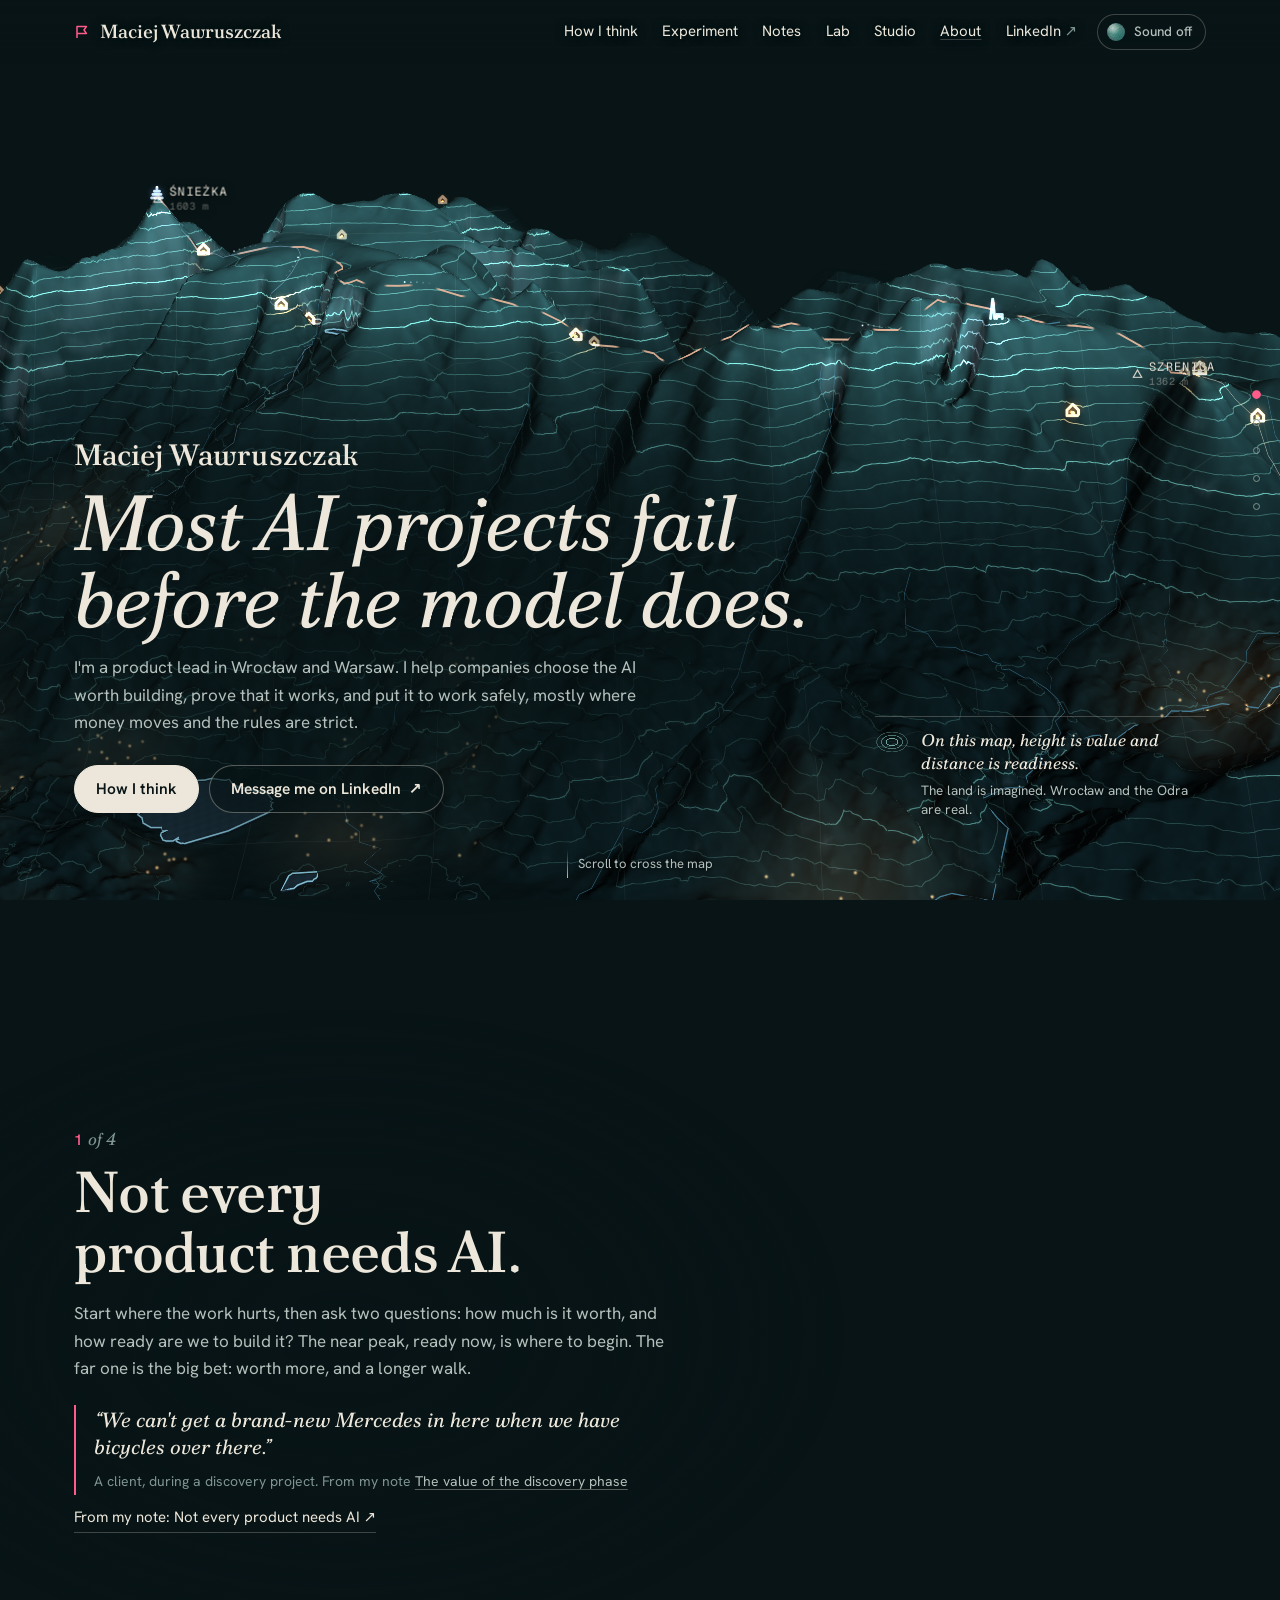
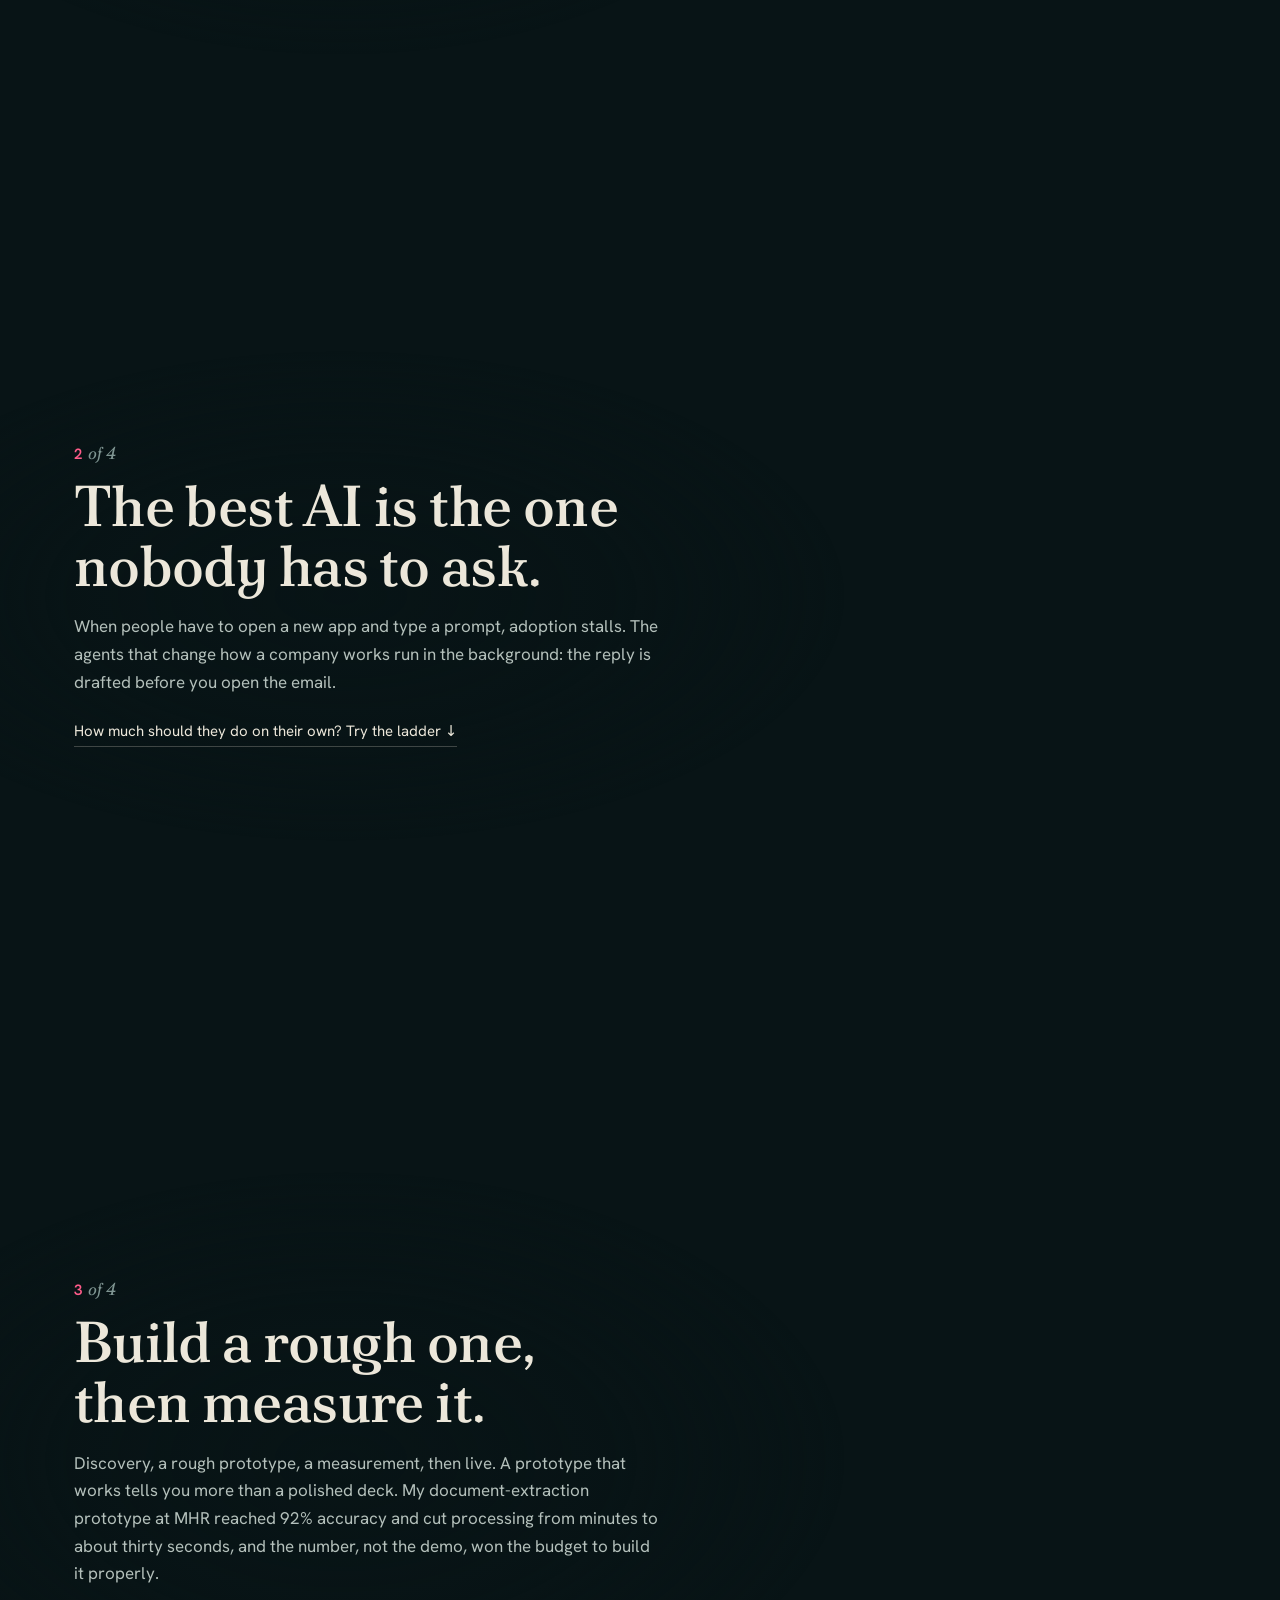
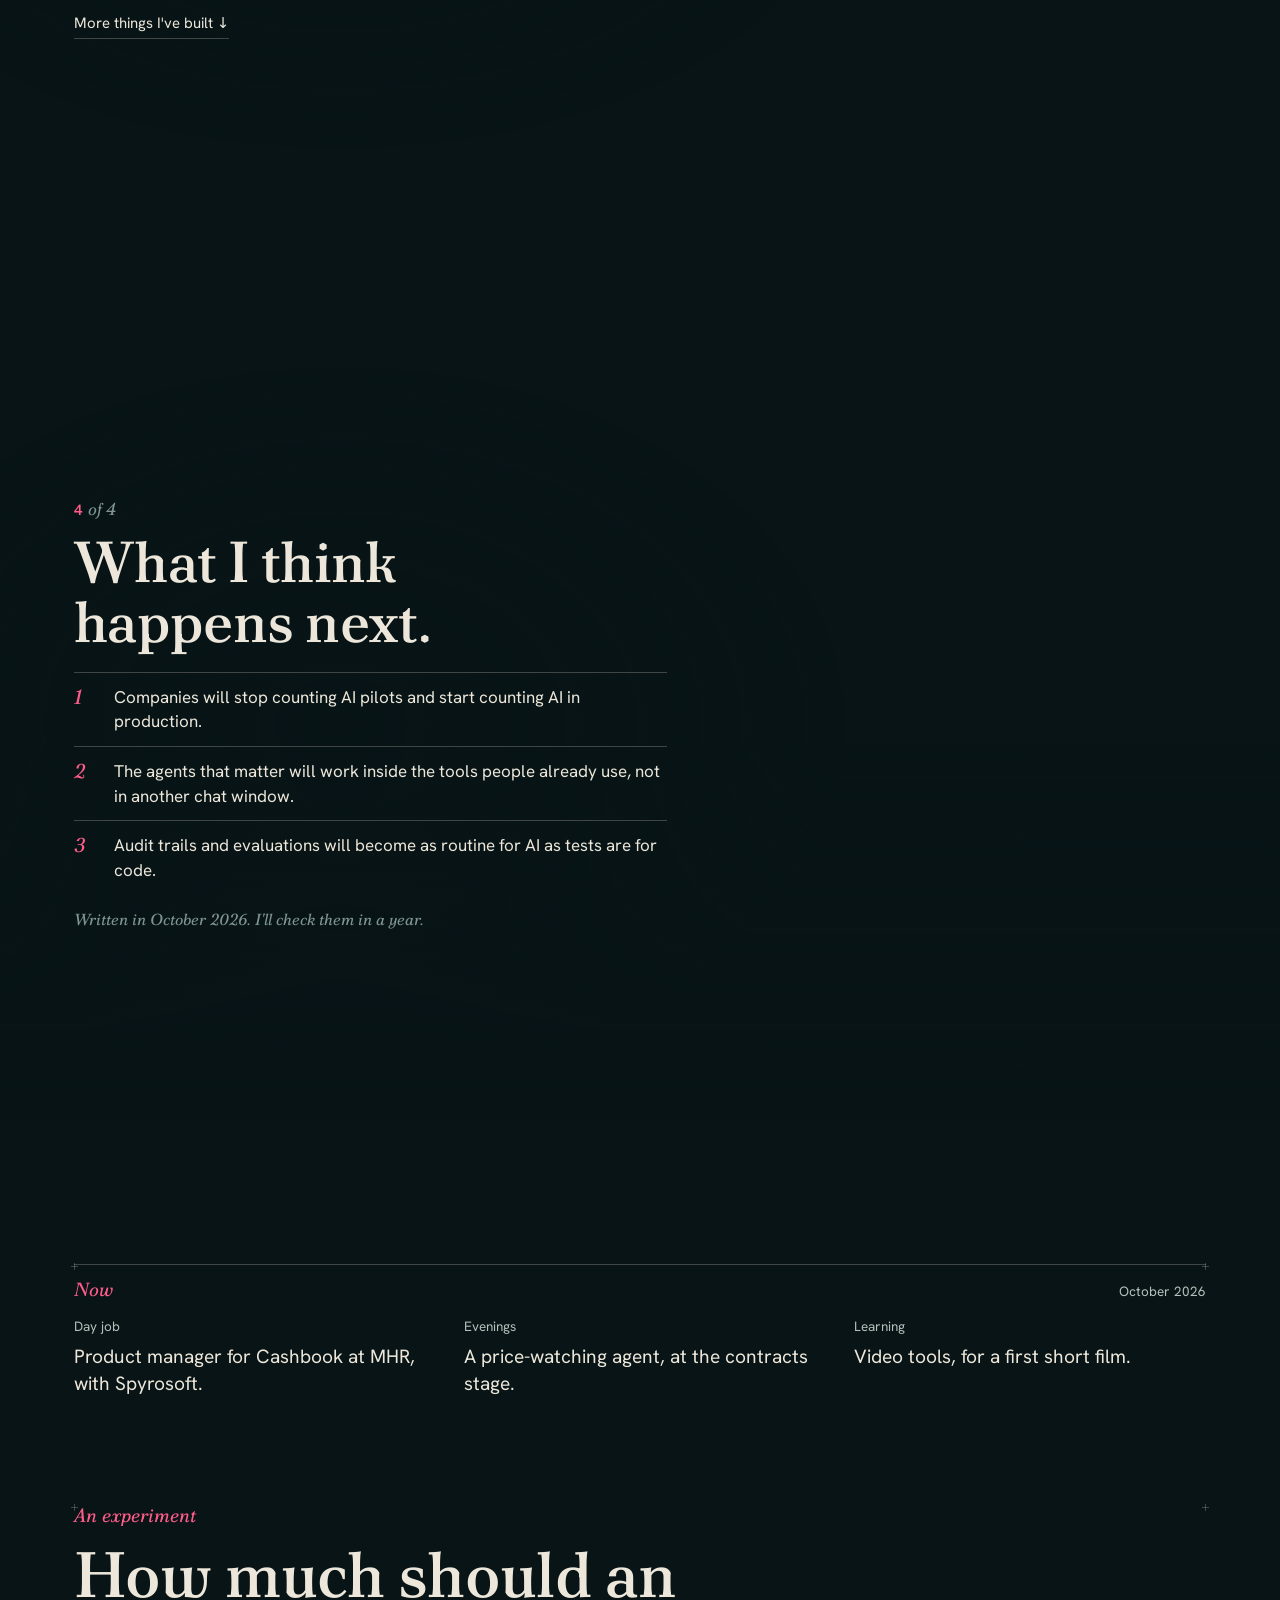
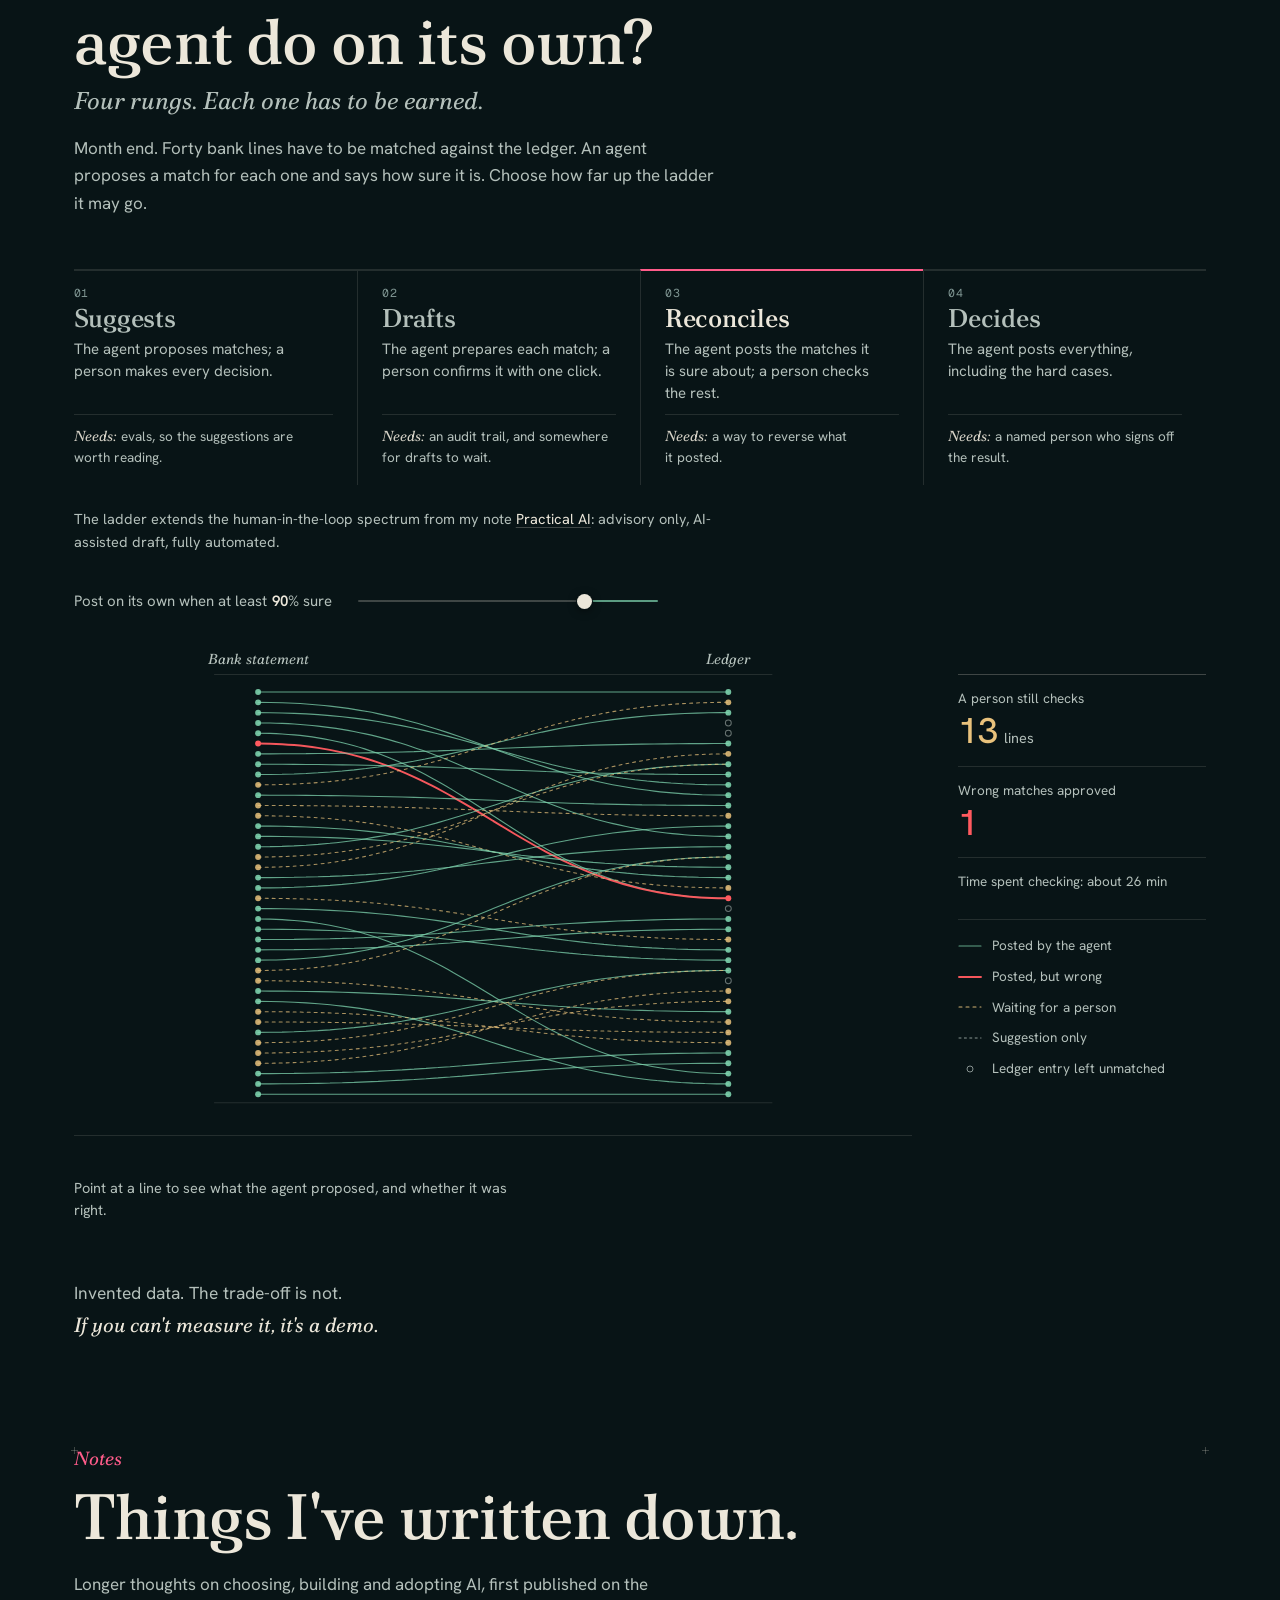
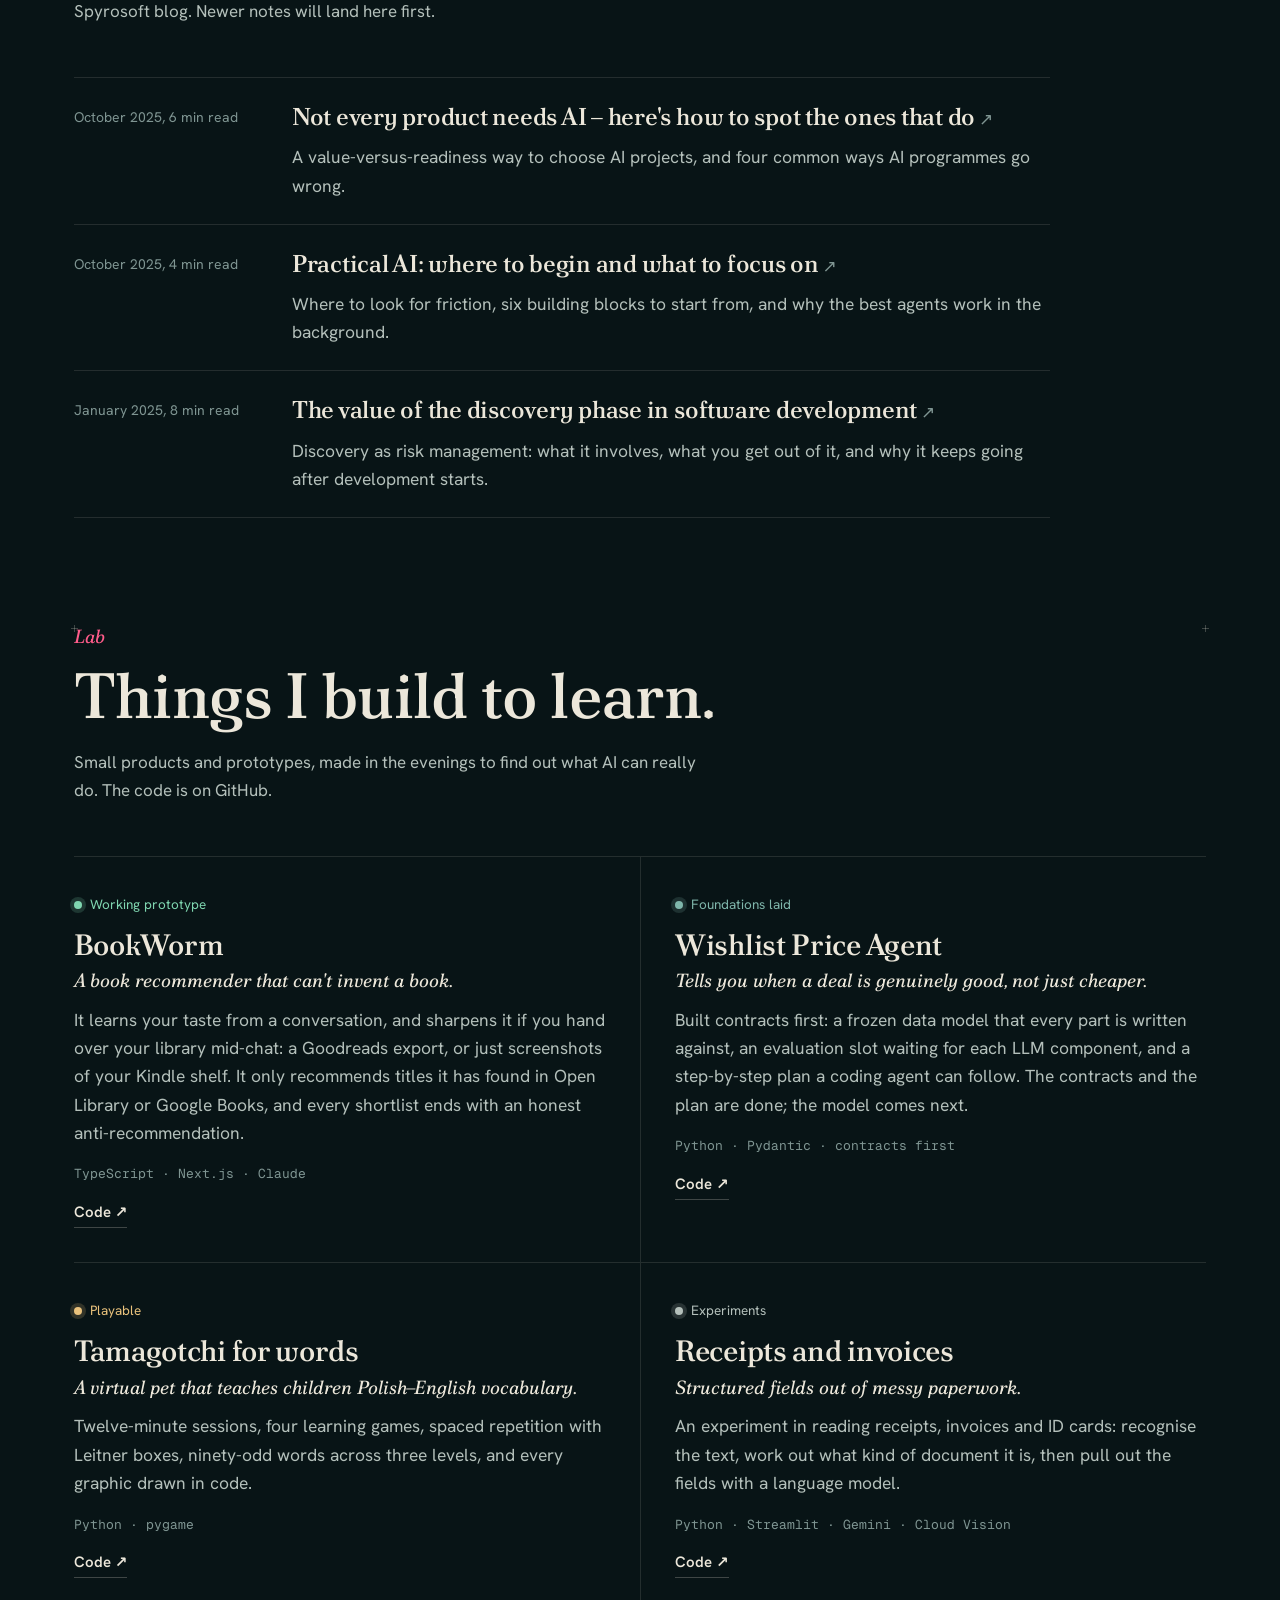
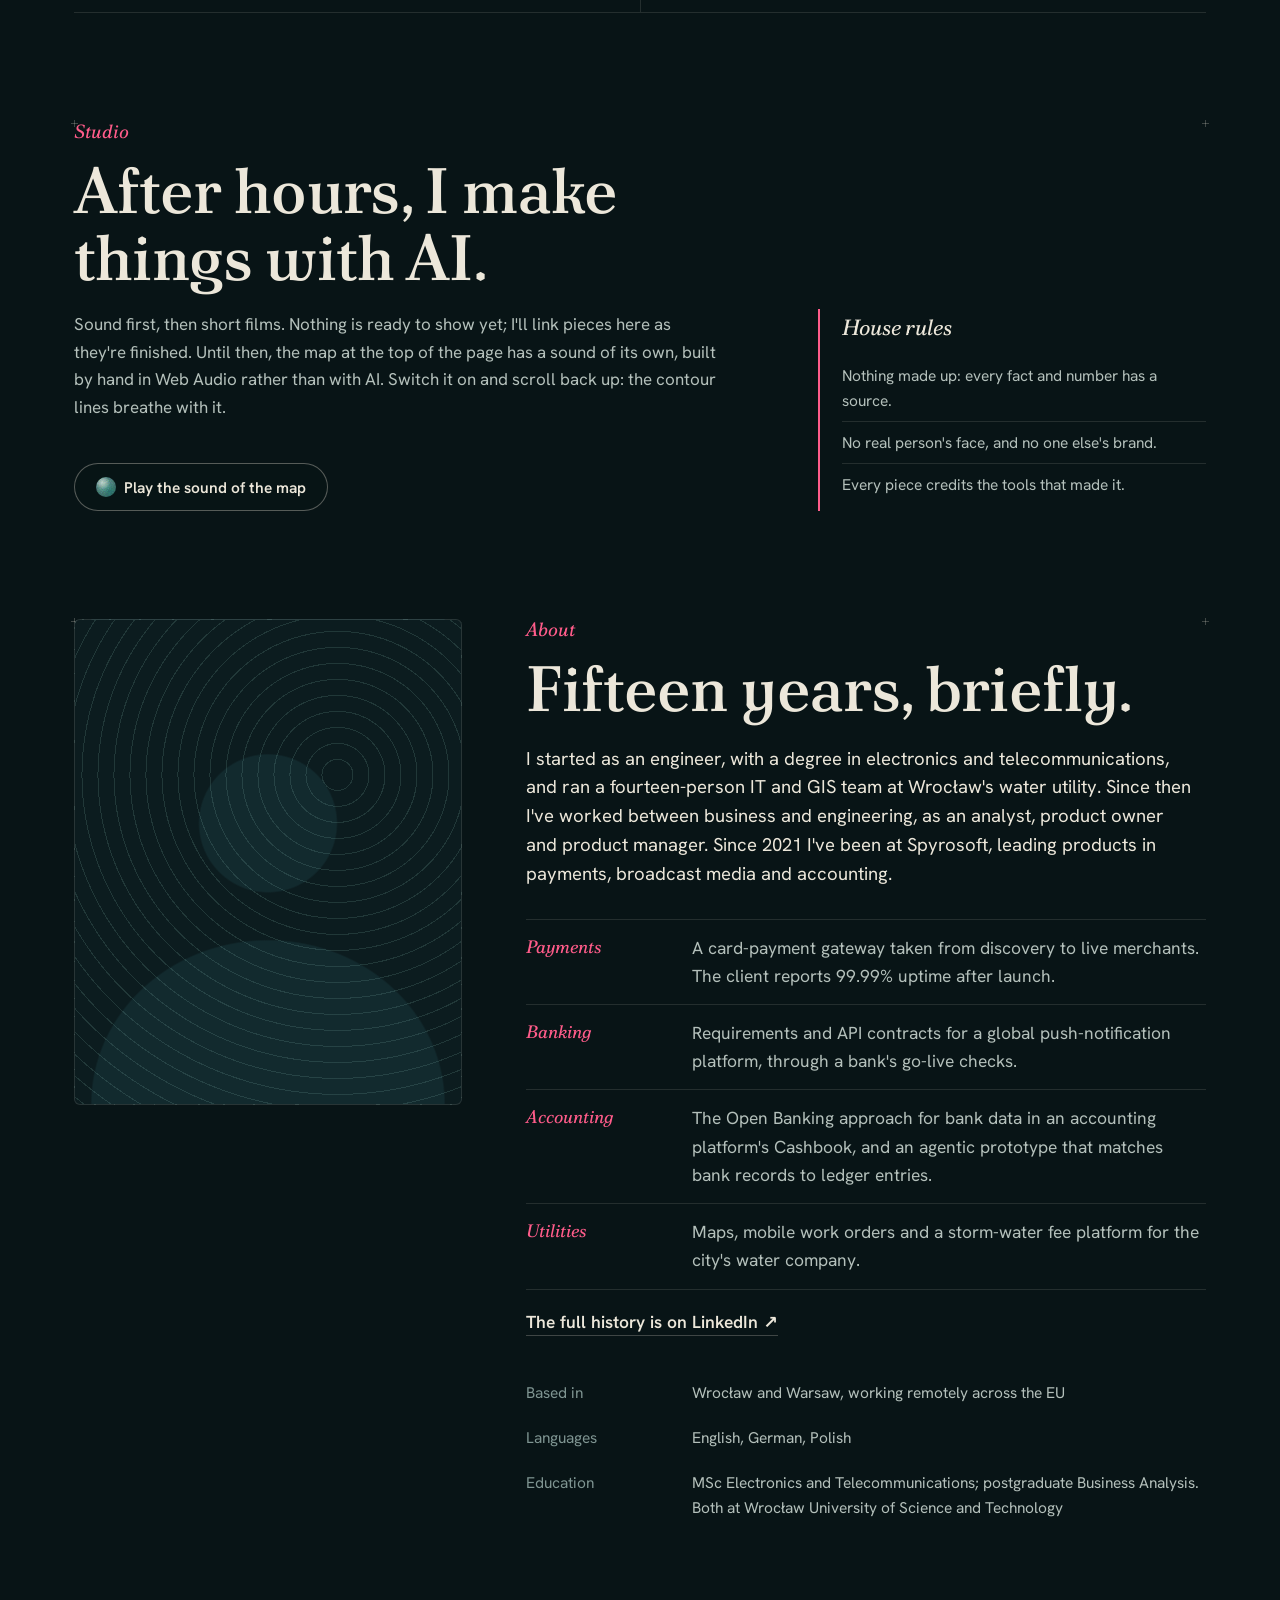
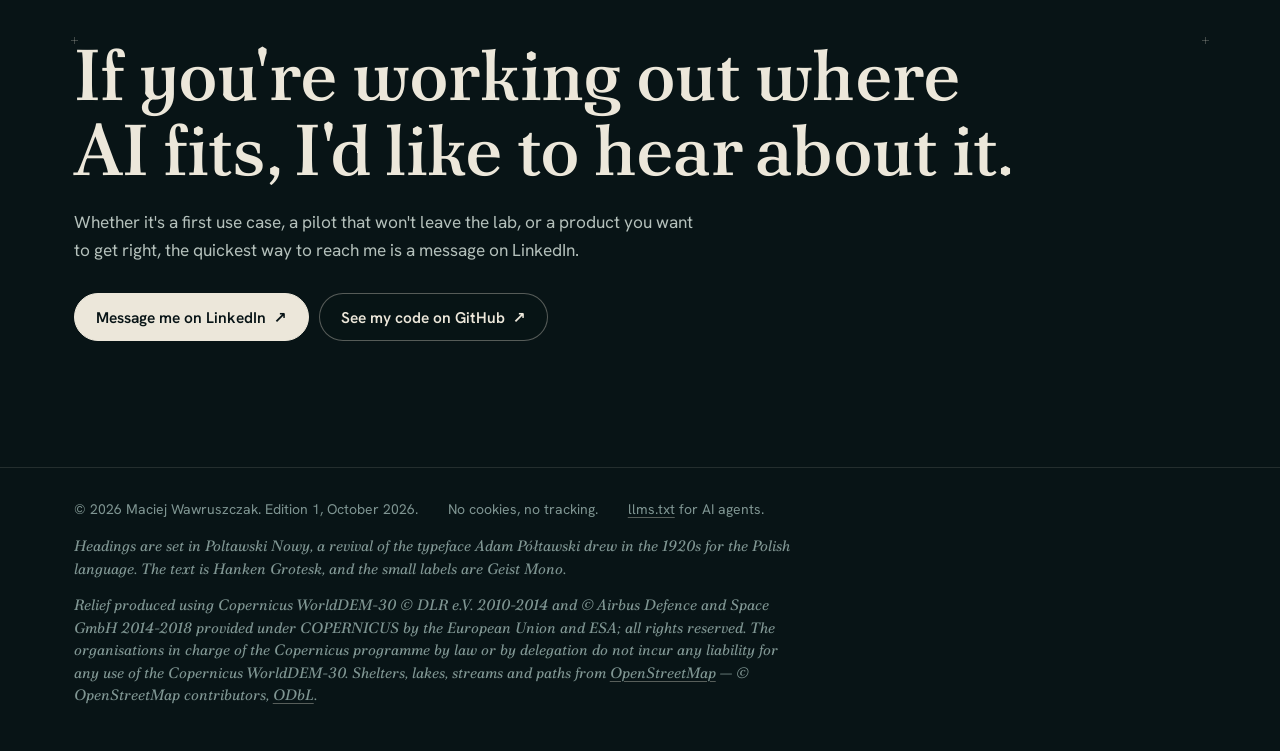
==== commit c0571f95: "Work in progress: the map on the real Karkonosze Replaces the invented terrain with real elevation (" ====
--- a/index.html
+++ b/index.html
@@ -17,7 +17,7 @@
 <meta property="og:image" content="https://mwawruszczak.com/assets/img/og.jpg">
 <meta property="og:image:width" content="1200">
 <meta property="og:image:height" content="630">
-<meta property="og:image:alt" content="Maciej Wawruszczak. Most AI projects fail before the model does. An imagined night relief map with glowing contour lines and the river Odra.">
+<meta property="og:image:alt" content="Maciej Wawruszczak. Most AI projects fail before the model does. A night relief map of the Karkonosze with glowing contour lines, lit mountain shelters and the observatory on Śnieżka.">
 <meta name="twitter:card" content="summary_large_image">
 <link rel="preload" href="/assets/fonts/poltawski-nowy-normal-latin.woff2" as="font" type="font/woff2" crossorigin>
 <link rel="preload" href="/assets/fonts/hanken-grotesk-normal-latin.woff2" as="font" type="font/woff2" crossorigin>
@@ -399,6 +399,7 @@
     <p>No cookies, no tracking.</p>
     <p><a href="/llms.txt">llms.txt</a> for AI agents.</p>
     <p class="colo">Headings are set in <span lang="pl">Poltawski Nowy</span>, a revival of the typeface <span lang="pl">Adam Półtawski</span> drew in the 1920s for the Polish language. The text is Hanken Grotesk, and the small labels are Geist Mono.</p>
+    <p class="colo map-credit">Relief produced using Copernicus WorldDEM-30 © DLR e.V. 2010-2014 and © Airbus Defence and Space GmbH 2014-2018 provided under COPERNICUS by the European Union and ESA; all rights reserved. The organisations in charge of the Copernicus programme by law or by delegation do not incur any liability for any use of the Copernicus WorldDEM-30. Shelters, lakes, streams and paths from <a href="https://www.openstreetmap.org/copyright" rel="license noopener" target="_blank">OpenStreetMap</a> — © OpenStreetMap contributors, <a href="https://opendatacommons.org/licenses/odbl/1-0/" rel="license noopener" target="_blank">ODbL</a>.</p>
   </div>
 </footer>
 
--- a/assets/css/site.css
+++ b/assets/css/site.css
@@ -57,9 +57,17 @@
 .lbl.river{font:italic 400 17px/1 var(--serif);color:#8cc6dc;letter-spacing:.2em;text-shadow:0 1px 10px var(--night)}
 .lbl.grat{font:400 10.5px/1 var(--mono);color:rgba(236,231,218,.5);letter-spacing:.03em;text-shadow:0 1px 6px var(--night)}
 .lbl.grat.w{transform-origin:0 0}
+.lbl.grat::after{content:"";display:block;width:1px;height:9px;margin:3px auto 0;background:linear-gradient(rgba(236,231,218,.55),rgba(236,231,218,0))}
 .lbl.flag svg{display:inline-block;width:16px;height:28px;vertical-align:bottom;margin-right:6px}
 .lbl.flag span{display:inline-block;vertical-align:bottom}
 .lbl.flag small{display:block;font:400 11px/1.3 var(--mono);color:var(--ink-3);letter-spacing:.02em;margin-top:2px}
+/* the names on the land, set like a walking map's: a symbol, then small letterspaced caps */
+.lbl.place{display:flex;align-items:center;gap:6px;text-align:left}
+.lbl.place svg{flex:none;width:11px;height:11px;opacity:.72}
+.lbl.place b{font:400 11px/1.3 var(--mono);letter-spacing:.11em;text-transform:uppercase;color:rgba(236,231,218,.78);text-shadow:0 1px 10px var(--night),0 0 3px var(--night)}
+.lbl.place small{display:block;font:400 10px/1.25 var(--mono);letter-spacing:.05em;color:rgba(236,231,218,.42);text-shadow:0 1px 10px var(--night)}
+.lbl.place.pk svg{opacity:.95}
+.lbl.place.pk b{font-size:12px;color:var(--paper)}
 
 /* ---------- top bar ---------- */
 .bar{position:fixed;inset:0 0 auto;z-index:50;display:flex;align-items:center;gap:20px;height:64px;padding:0 var(--edge);border-bottom:1px solid transparent;background:linear-gradient(rgba(8,20,22,.88),rgba(8,20,22,.55) 60%,rgba(8,20,22,0));transition:background .4s,border-color .4s,backdrop-filter .4s}
@@ -158,7 +166,7 @@
   .route a{height:12px}
   .route a span{display:none}
   .stop{align-items:flex-end;min-height:105svh;padding-bottom:12vh}
-  .panel::before{inset:-20% 0 -20% -12%;background:radial-gradient(closest-side,rgba(8,20,22,.9),rgba(8,20,22,.7) 60%,transparent)}
+  .panel::before{inset:-22% -12% -22% -18%;background:radial-gradient(closest-side,rgba(8,20,22,.95),rgba(8,20,22,.82) 58%,rgba(8,20,22,.3) 86%,transparent)}
   .stop-hero{flex-direction:column;align-items:flex-start;justify-content:flex-end}
   .stop-hero .scroll-hint{display:none}
   .legend{position:static;order:2;margin-top:26px;max-width:30rem;font-size:15.5px}
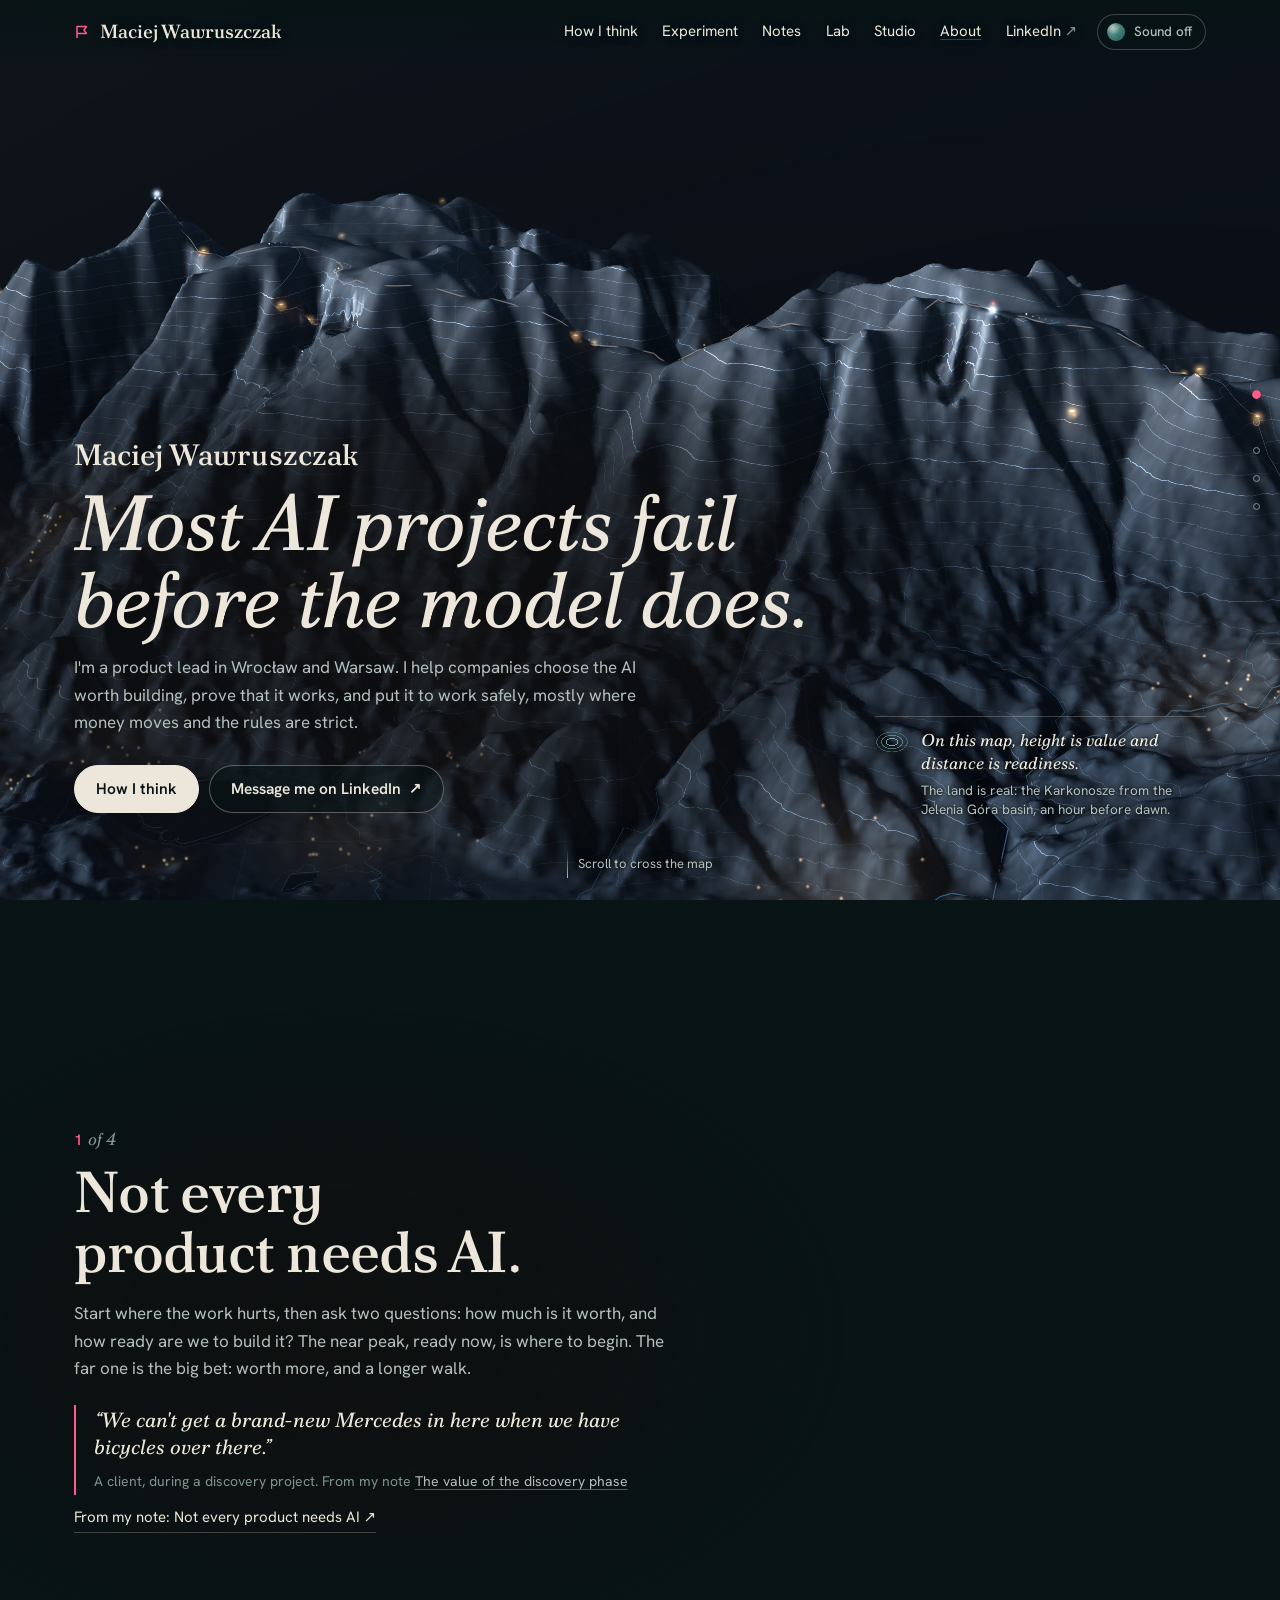
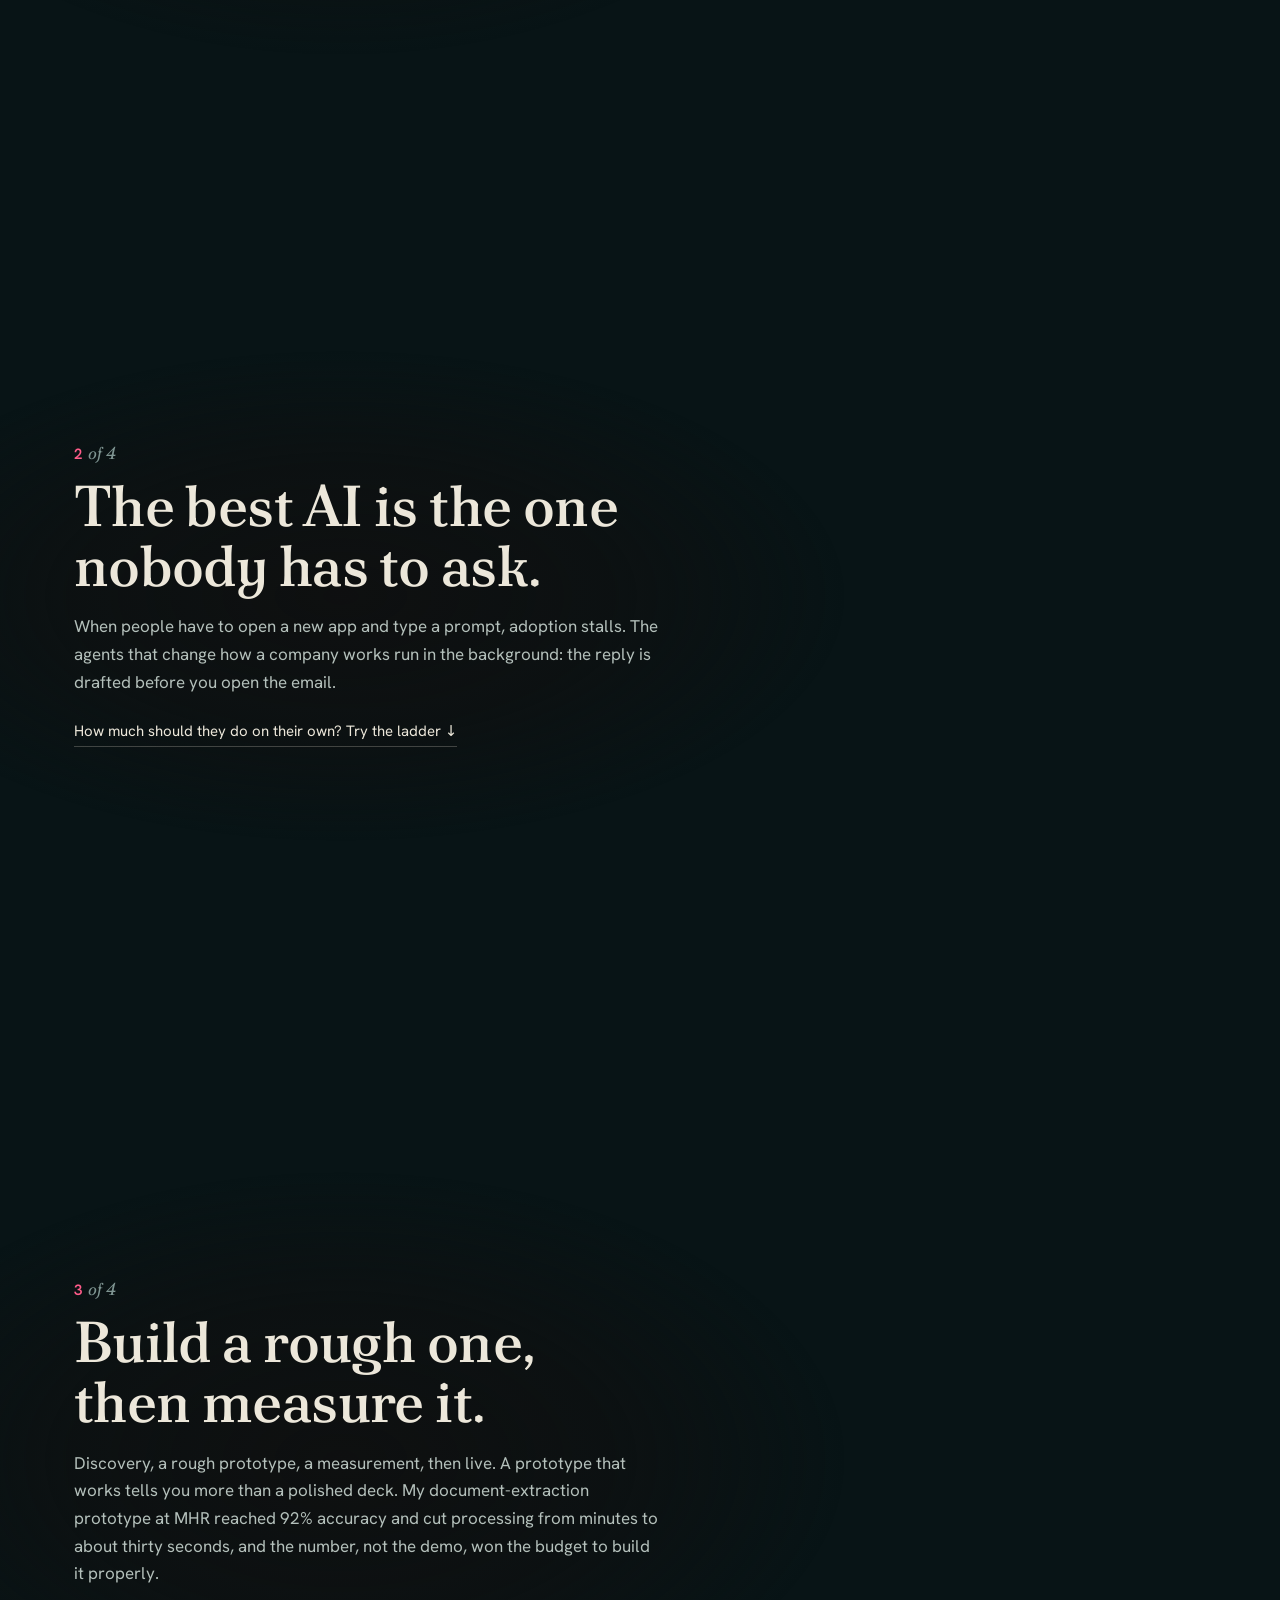
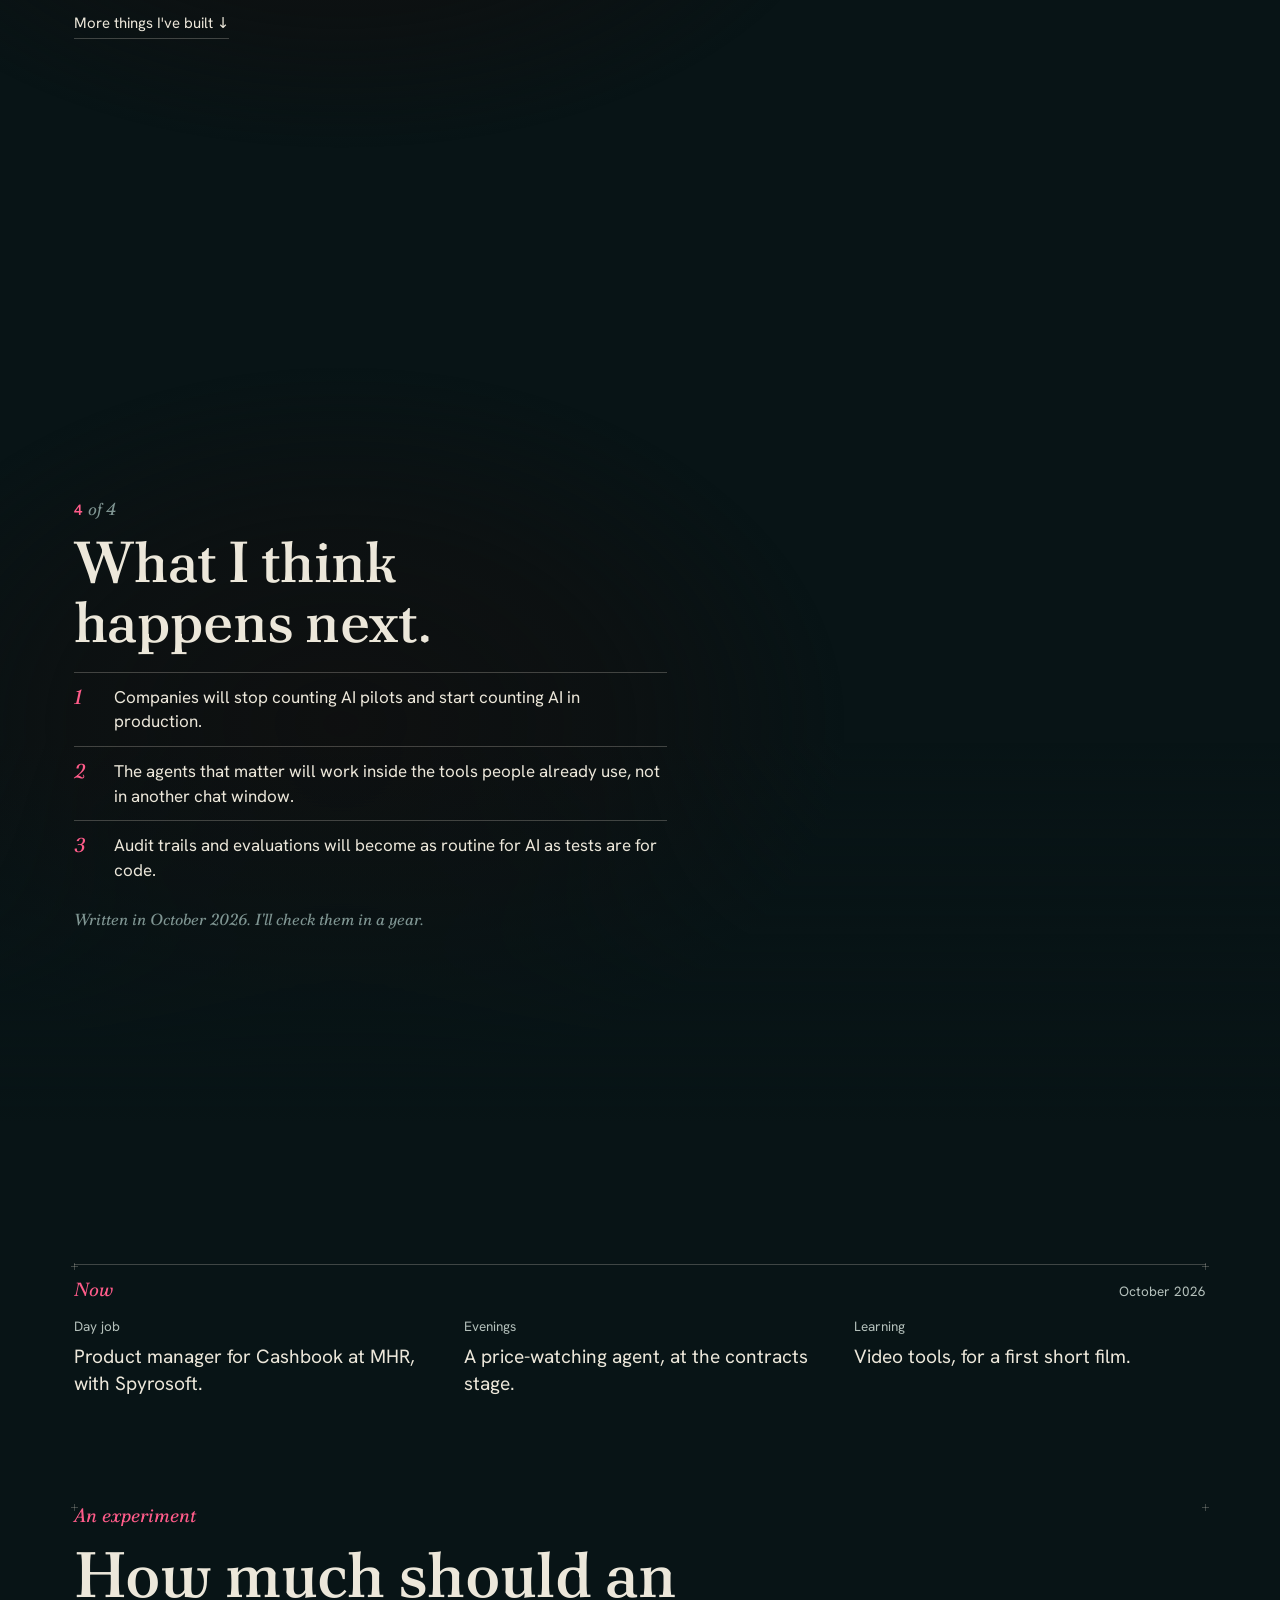
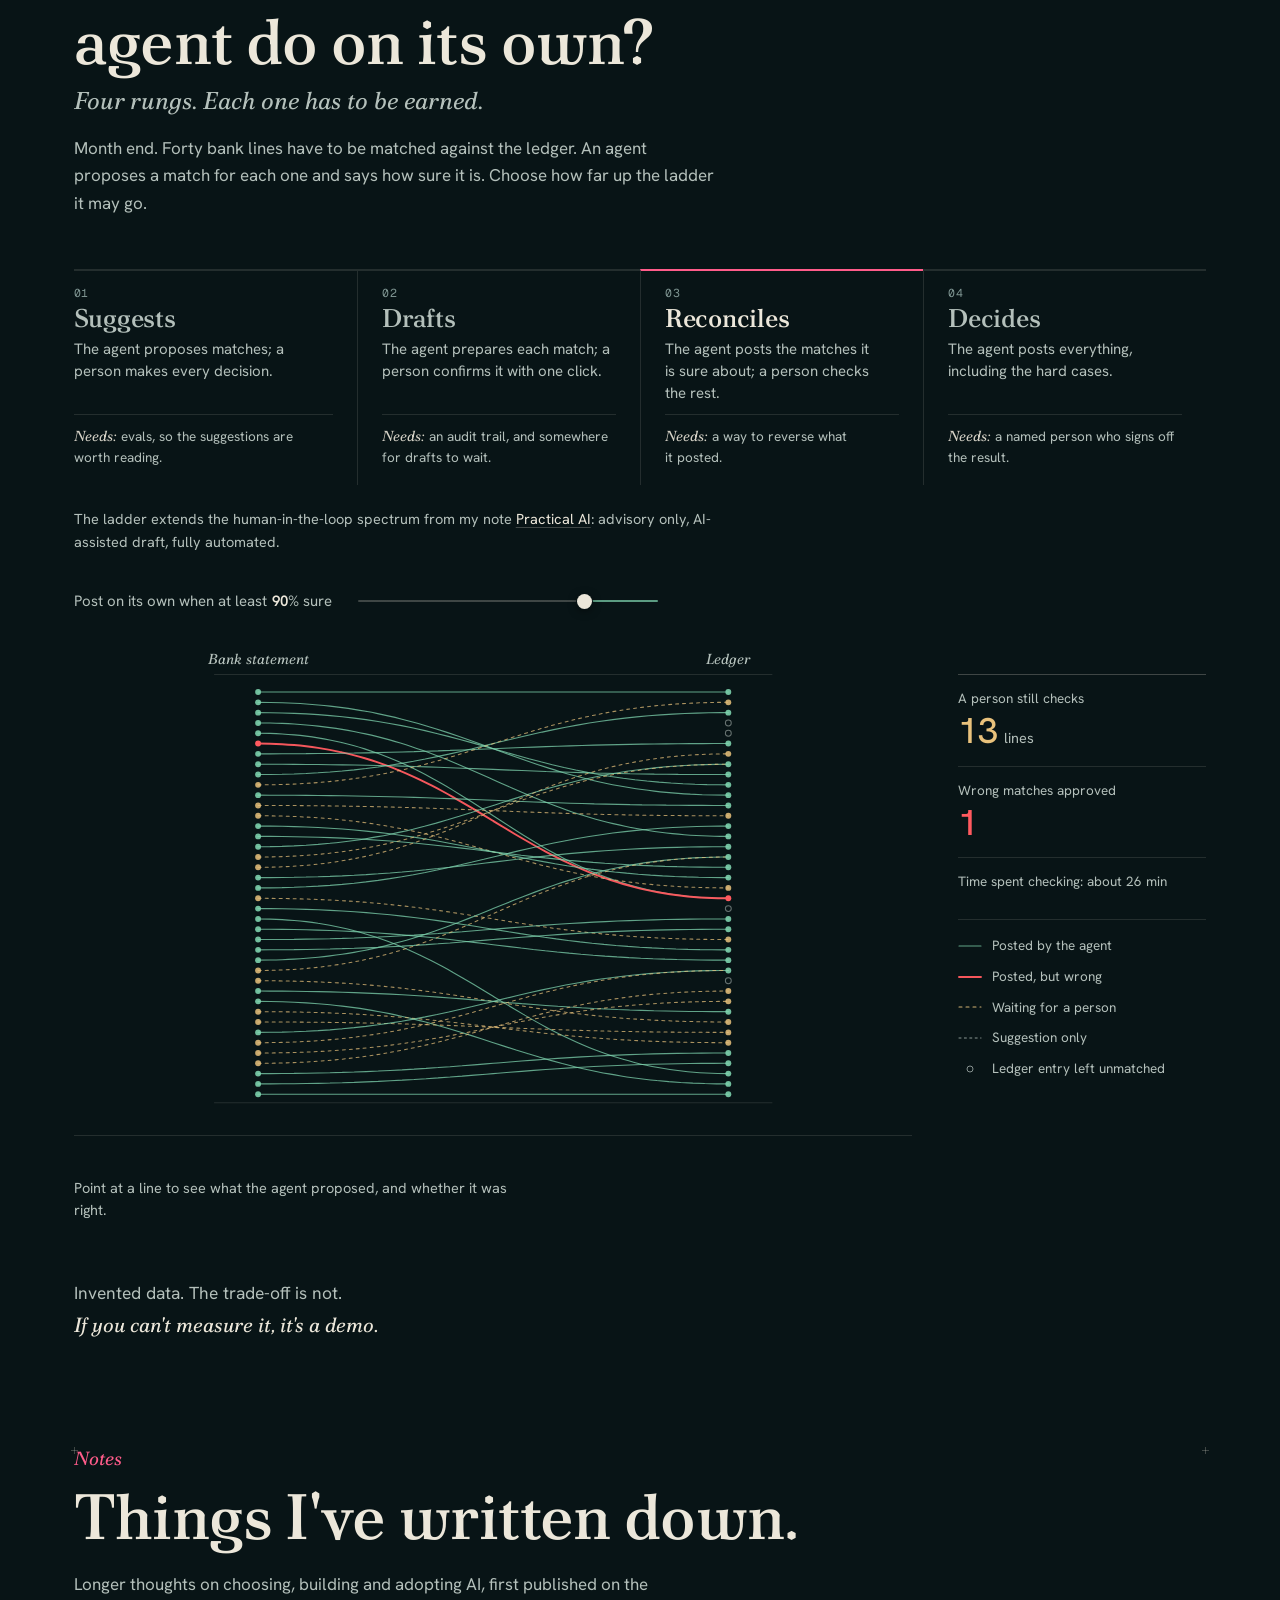
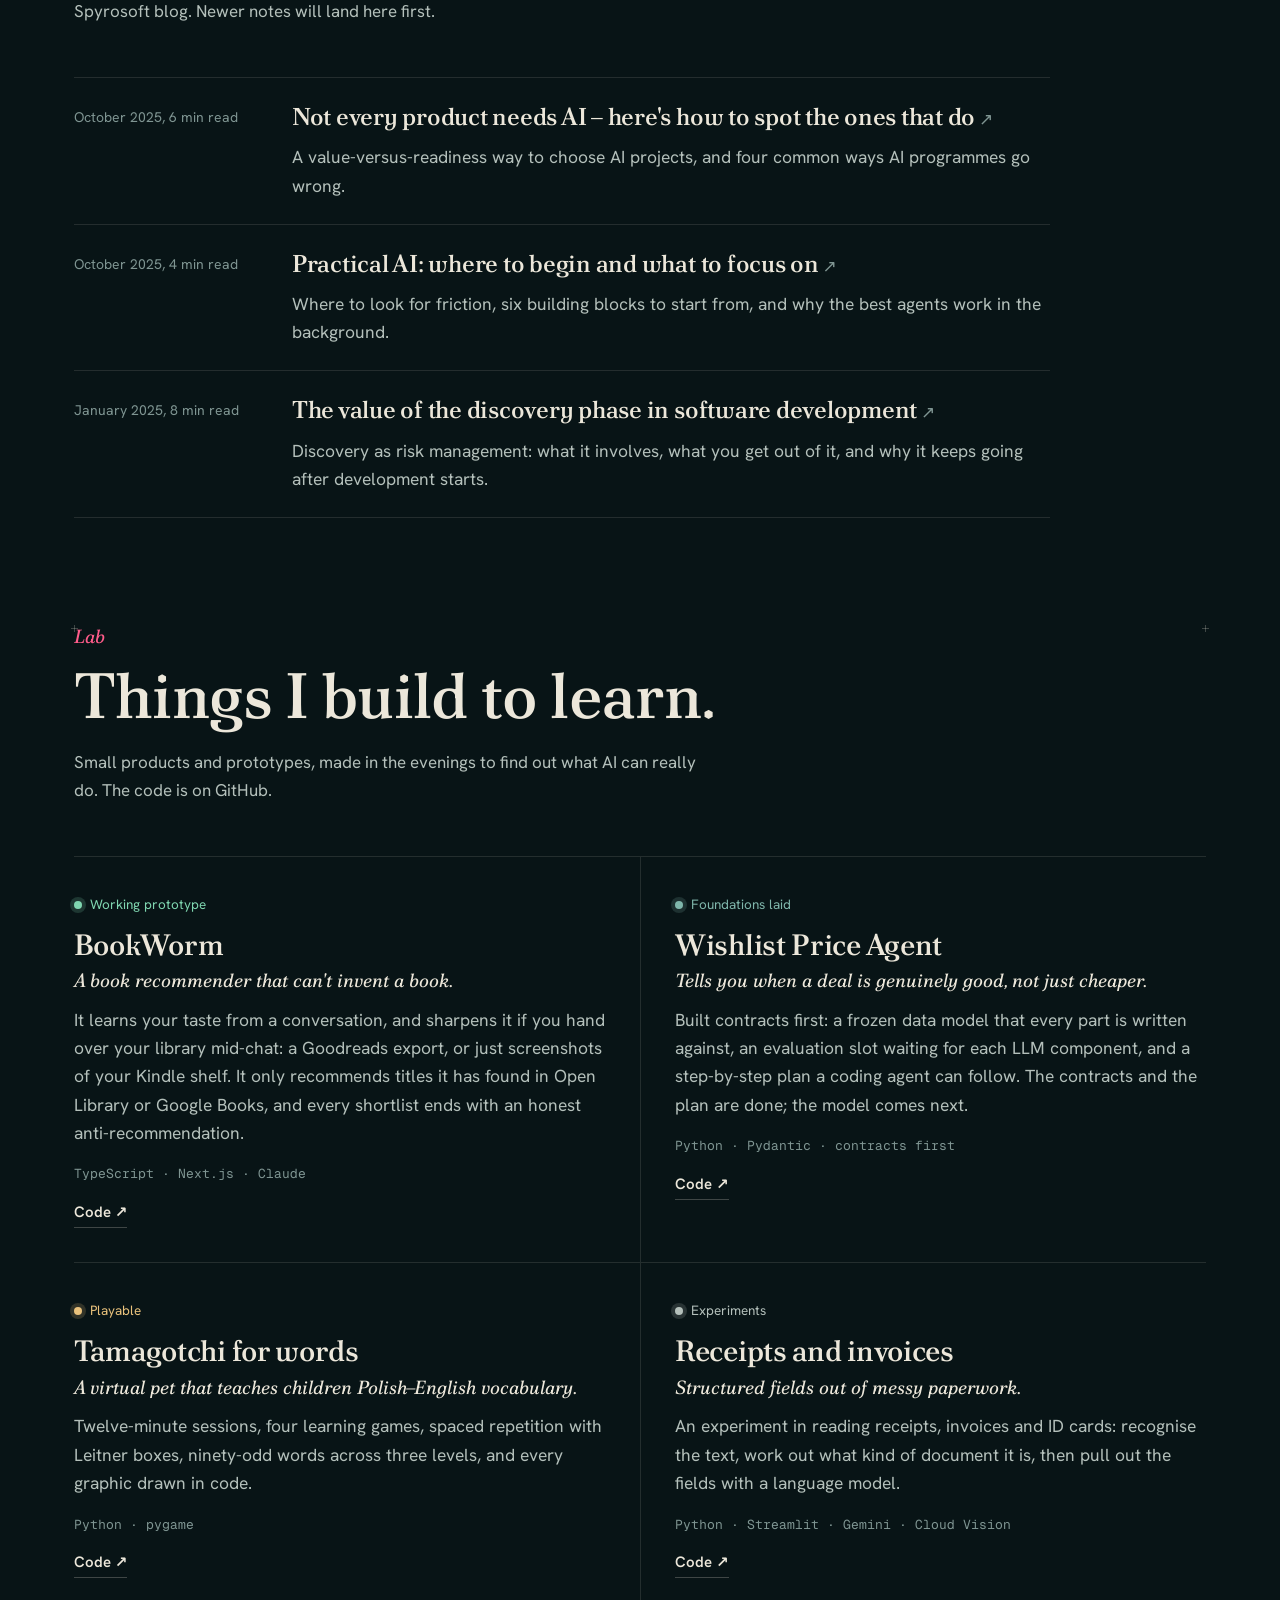
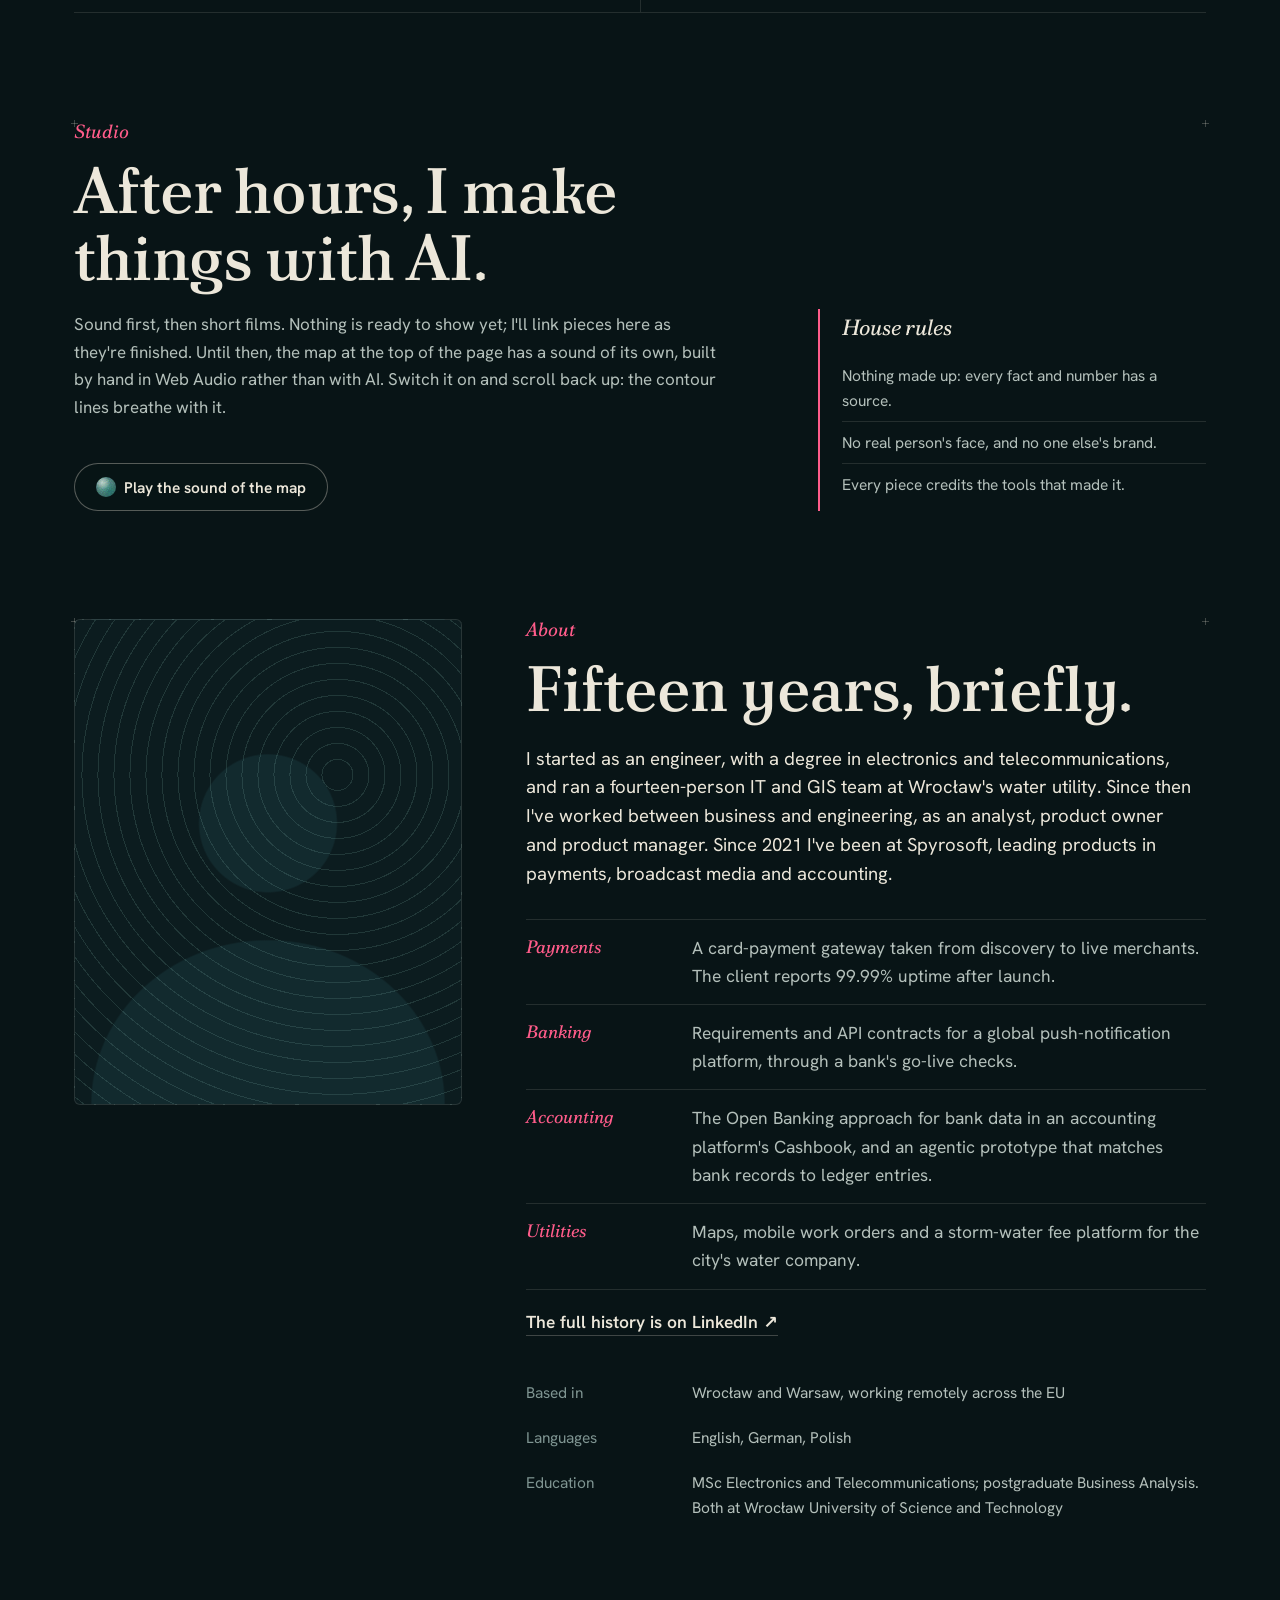
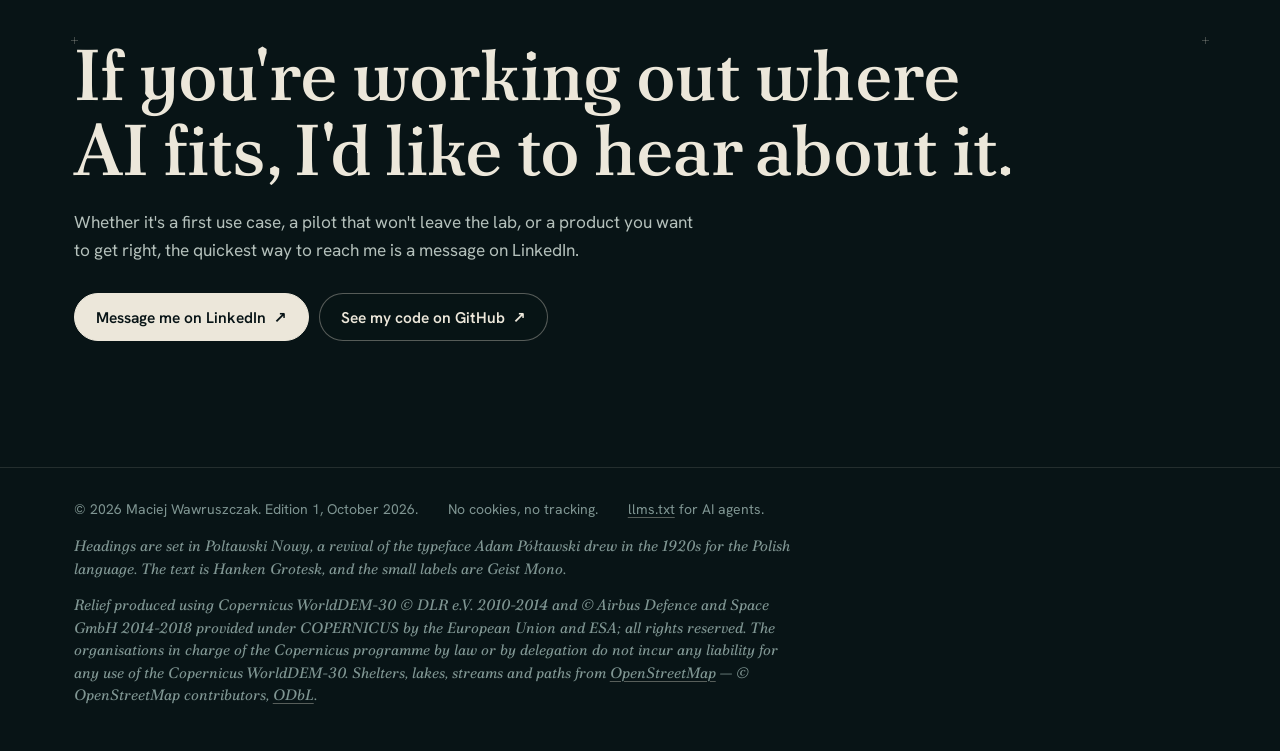
==== commit 3e01b9cd: "Moonlit relief with a touch of blue hour; living shelters; no name captions The night is lit by a lo" ====
--- a/index.html
+++ b/index.html
@@ -81,7 +81,7 @@
         <a class="btn" href="https://www.linkedin.com/in/maciej-wawruszczak-432402b6/" rel="me noopener" target="_blank">Message me on LinkedIn <span aria-hidden="true">↗</span></a>
       </div>
     </div>
-    <p class="legend"><span class="legend-mark" aria-hidden="true"></span><span>On this map, height is value and distance is readiness.<small>The land is imagined. <span lang="pl">Wrocław</span> and the <span lang="pl">Odra</span> are real.</small></span></p>
+    <p class="legend"><span class="legend-mark" aria-hidden="true"></span><span>On this map, height is value and distance is readiness.<small>The land is real: the <span lang="pl">Karkonosze</span> from the <span lang="pl">Jelenia Góra</span> basin, an hour before dawn.</small></span></p>
     <p class="scroll-hint" aria-hidden="true"><span></span>Scroll to cross the map</p>
   </div>
 
--- a/assets/css/site.css
+++ b/assets/css/site.css
@@ -43,15 +43,15 @@
 
 /* ---------- the world (fixed behind the flight) ---------- */
 #world{position:fixed;left:0;top:0;width:100vw;height:100vh;height:100lvh;z-index:0;opacity:0;transition:opacity 1.6s ease}
-.dawnsky{position:fixed;left:0;top:0;width:100vw;height:100vh;height:100lvh;z-index:0;pointer-events:none;opacity:var(--dawn,0);background:radial-gradient(130% 75% at 55% -12%,rgba(255,178,122,.5),rgba(255,120,96,.16) 42%,transparent 72%),linear-gradient(180deg,rgba(60,40,52,.55),transparent 55%)}
+.dawnsky{position:fixed;left:0;top:0;width:100vw;height:100vh;height:100lvh;z-index:0;pointer-events:none;opacity:var(--dawn,0);background:radial-gradient(132% 78% at 27% -12%,rgba(255,178,122,.5),rgba(255,120,96,.16) 42%,transparent 72%),linear-gradient(180deg,rgba(60,40,52,.55),transparent 55%)}
 #world.on{opacity:1}
 #labels{position:fixed;left:0;top:0;width:100vw;height:100vh;height:100lvh;z-index:1;pointer-events:none;overflow:hidden}
 .lbl{position:absolute;left:0;top:0;white-space:nowrap;text-align:center;will-change:transform,opacity;opacity:0;transition:opacity .6s ease}
-.lbl b{display:block;font:500 15px/1.2 var(--sans);color:var(--paper);text-shadow:0 1px 14px var(--night),0 0 3px var(--night)}
-.lbl i{display:block;font:italic 400 14.5px/1.25 var(--serif);color:var(--ink-2);text-shadow:0 1px 14px var(--night),0 0 3px var(--night)}
+.lbl b{display:block;font:500 15px/1.2 var(--sans);color:var(--paper);text-shadow:0 1px 14px var(--night),0 0 4px var(--night),0 0 2px var(--night)}
+.lbl i{display:block;font:italic 400 14.5px/1.25 var(--serif);color:var(--ink-2);text-shadow:0 1px 14px var(--night),0 0 4px var(--night),0 0 2px var(--night)}
 .lbl.stem.below{display:flex;flex-direction:column;align-items:center}
 .lbl.stem.below::after{order:-1;margin:0 auto 7px;background:linear-gradient(transparent,rgba(236,231,218,.8))}
-.lbl.stem::after{content:"";display:block;width:1px;height:30px;margin:7px auto 0;background:linear-gradient(rgba(236,231,218,.8),transparent)}
+.lbl.stem::after{content:"";display:block;width:1px;height:var(--stem,30px);margin:7px auto 0;background:linear-gradient(rgba(236,231,218,.8),transparent)}
 .lbl.flag{text-align:left}
 .lbl.quiet i{font-size:15.5px;color:var(--paper)}
 .lbl.river{font:italic 400 17px/1 var(--serif);color:#8cc6dc;letter-spacing:.2em;text-shadow:0 1px 10px var(--night)}
@@ -62,12 +62,6 @@
 .lbl.flag span{display:inline-block;vertical-align:bottom}
 .lbl.flag small{display:block;font:400 11px/1.3 var(--mono);color:var(--ink-3);letter-spacing:.02em;margin-top:2px}
 /* the names on the land, set like a walking map's: a symbol, then small letterspaced caps */
-.lbl.place{display:flex;align-items:center;gap:6px;text-align:left}
-.lbl.place svg{flex:none;width:11px;height:11px;opacity:.72}
-.lbl.place b{font:400 11px/1.3 var(--mono);letter-spacing:.11em;text-transform:uppercase;color:rgba(236,231,218,.78);text-shadow:0 1px 10px var(--night),0 0 3px var(--night)}
-.lbl.place small{display:block;font:400 10px/1.25 var(--mono);letter-spacing:.05em;color:rgba(236,231,218,.42);text-shadow:0 1px 10px var(--night)}
-.lbl.place.pk svg{opacity:.95}
-.lbl.place.pk b{font-size:12px;color:var(--paper)}
 
 /* ---------- top bar ---------- */
 .bar{position:fixed;inset:0 0 auto;z-index:50;display:flex;align-items:center;gap:20px;height:64px;padding:0 var(--edge);border-bottom:1px solid transparent;background:linear-gradient(rgba(8,20,22,.88),rgba(8,20,22,.55) 60%,rgba(8,20,22,0));transition:background .4s,border-color .4s,backdrop-filter .4s}
@@ -110,7 +104,7 @@
 .stop{position:relative;min-height:96vh;display:flex;align-items:center;padding:96px var(--edge)}
 .stop-hero{min-height:100svh;align-items:flex-end;padding-bottom:clamp(40px,9vh,96px)}
 .panel{position:relative;max-width:34rem;padding:6px 0}
-.panel::before{content:"";position:absolute;inset:-28% -30% -28% -40%;z-index:-1;pointer-events:none;background:radial-gradient(closest-side,rgba(8,20,22,.82),rgba(8,20,22,.55) 55%,transparent)}
+.panel::before{content:"";position:absolute;inset:-28% -30% -28% -40%;z-index:-1;pointer-events:none;background:radial-gradient(closest-side,rgba(16,15,15,.82),rgba(16,15,15,.55) 55%,transparent)}
 .hero-panel{max-width:44rem}
 .hero-panel::before{inset:-30% -25% -25% -35%}
 .name{font-size:clamp(24px,2.3vw,34px);line-height:1.1;letter-spacing:.005em;font-weight:500;color:var(--paper);text-wrap:balance}
@@ -166,7 +160,7 @@
   .route a{height:12px}
   .route a span{display:none}
   .stop{align-items:flex-end;min-height:105svh;padding-bottom:12vh}
-  .panel::before{inset:-22% -12% -22% -18%;background:radial-gradient(closest-side,rgba(8,20,22,.95),rgba(8,20,22,.82) 58%,rgba(8,20,22,.3) 86%,transparent)}
+  .panel::before{inset:-22% -12% -22% -18%;background:radial-gradient(closest-side,rgba(16,15,15,.95),rgba(16,15,15,.82) 58%,rgba(16,15,15,.3) 86%,transparent)}
   .stop-hero{flex-direction:column;align-items:flex-start;justify-content:flex-end}
   .stop-hero .scroll-hint{display:none}
   .legend{position:static;order:2;margin-top:26px;max-width:30rem;font-size:15.5px}
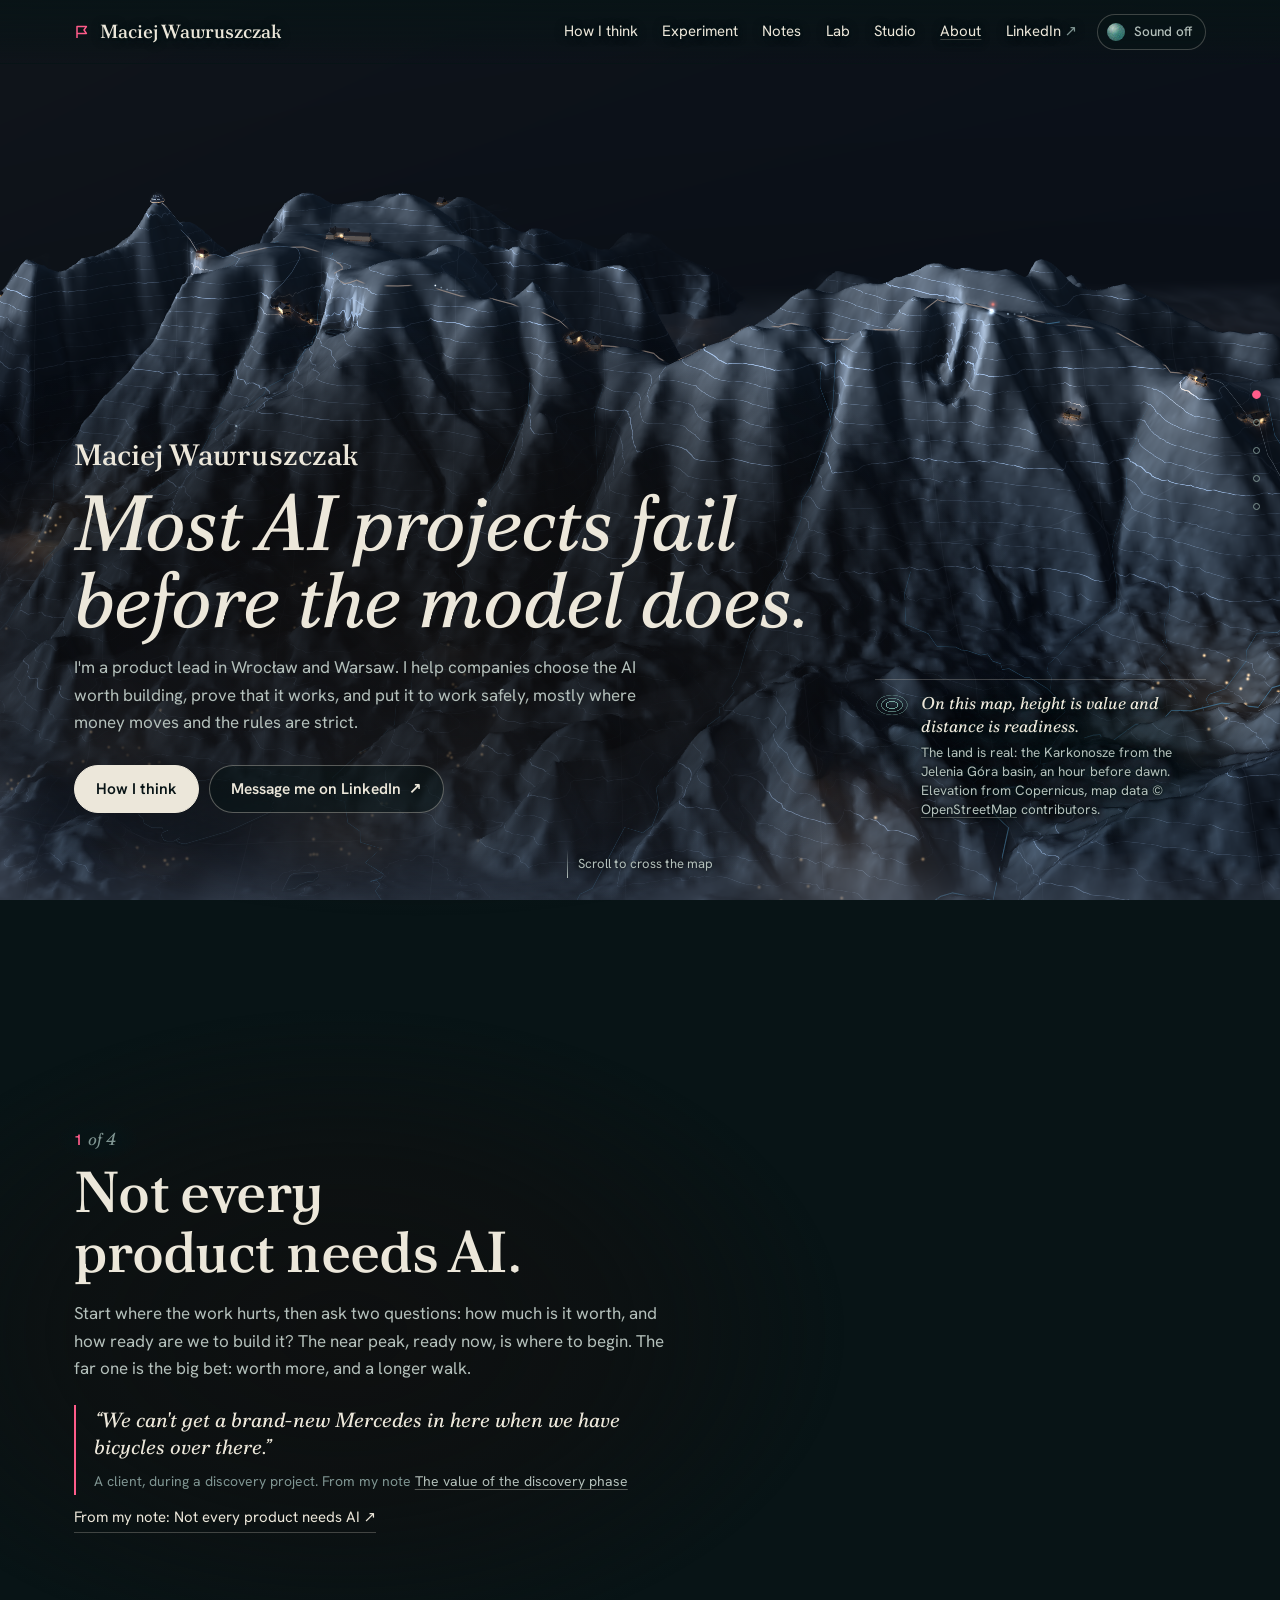
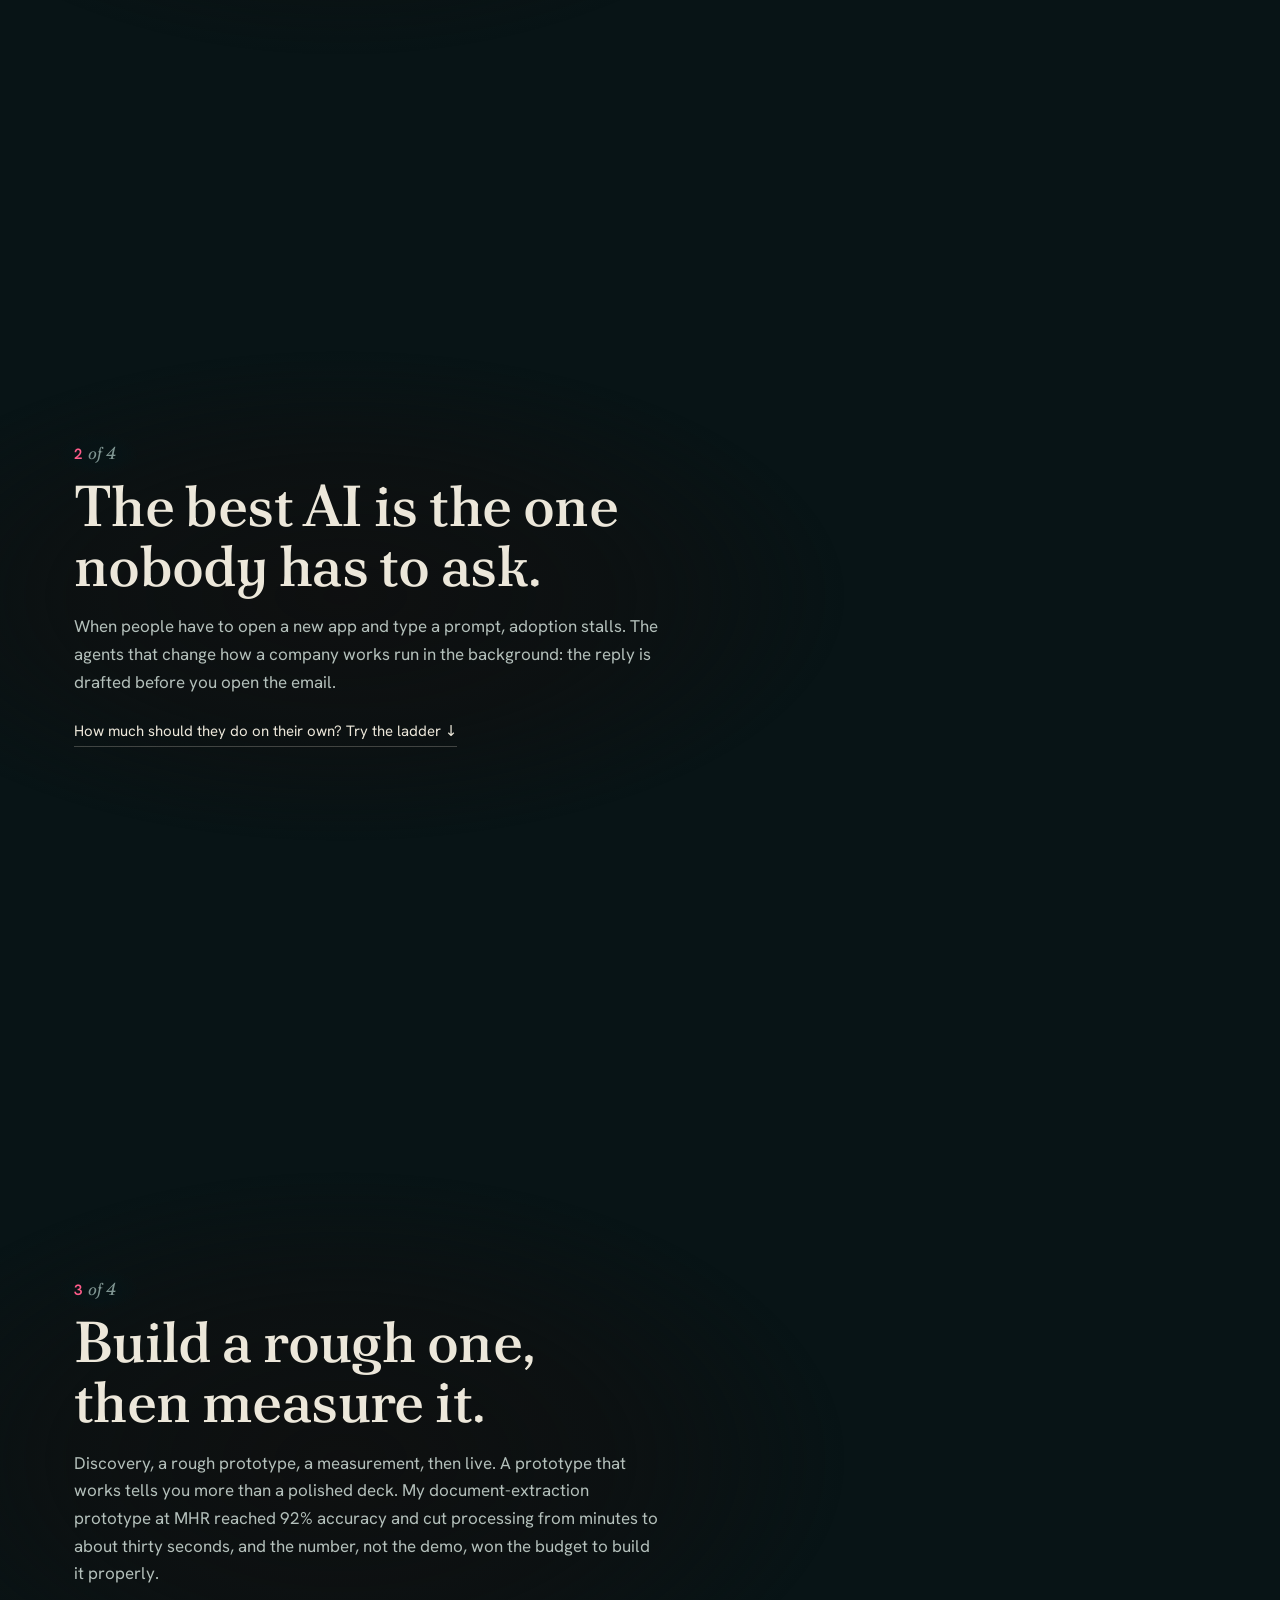
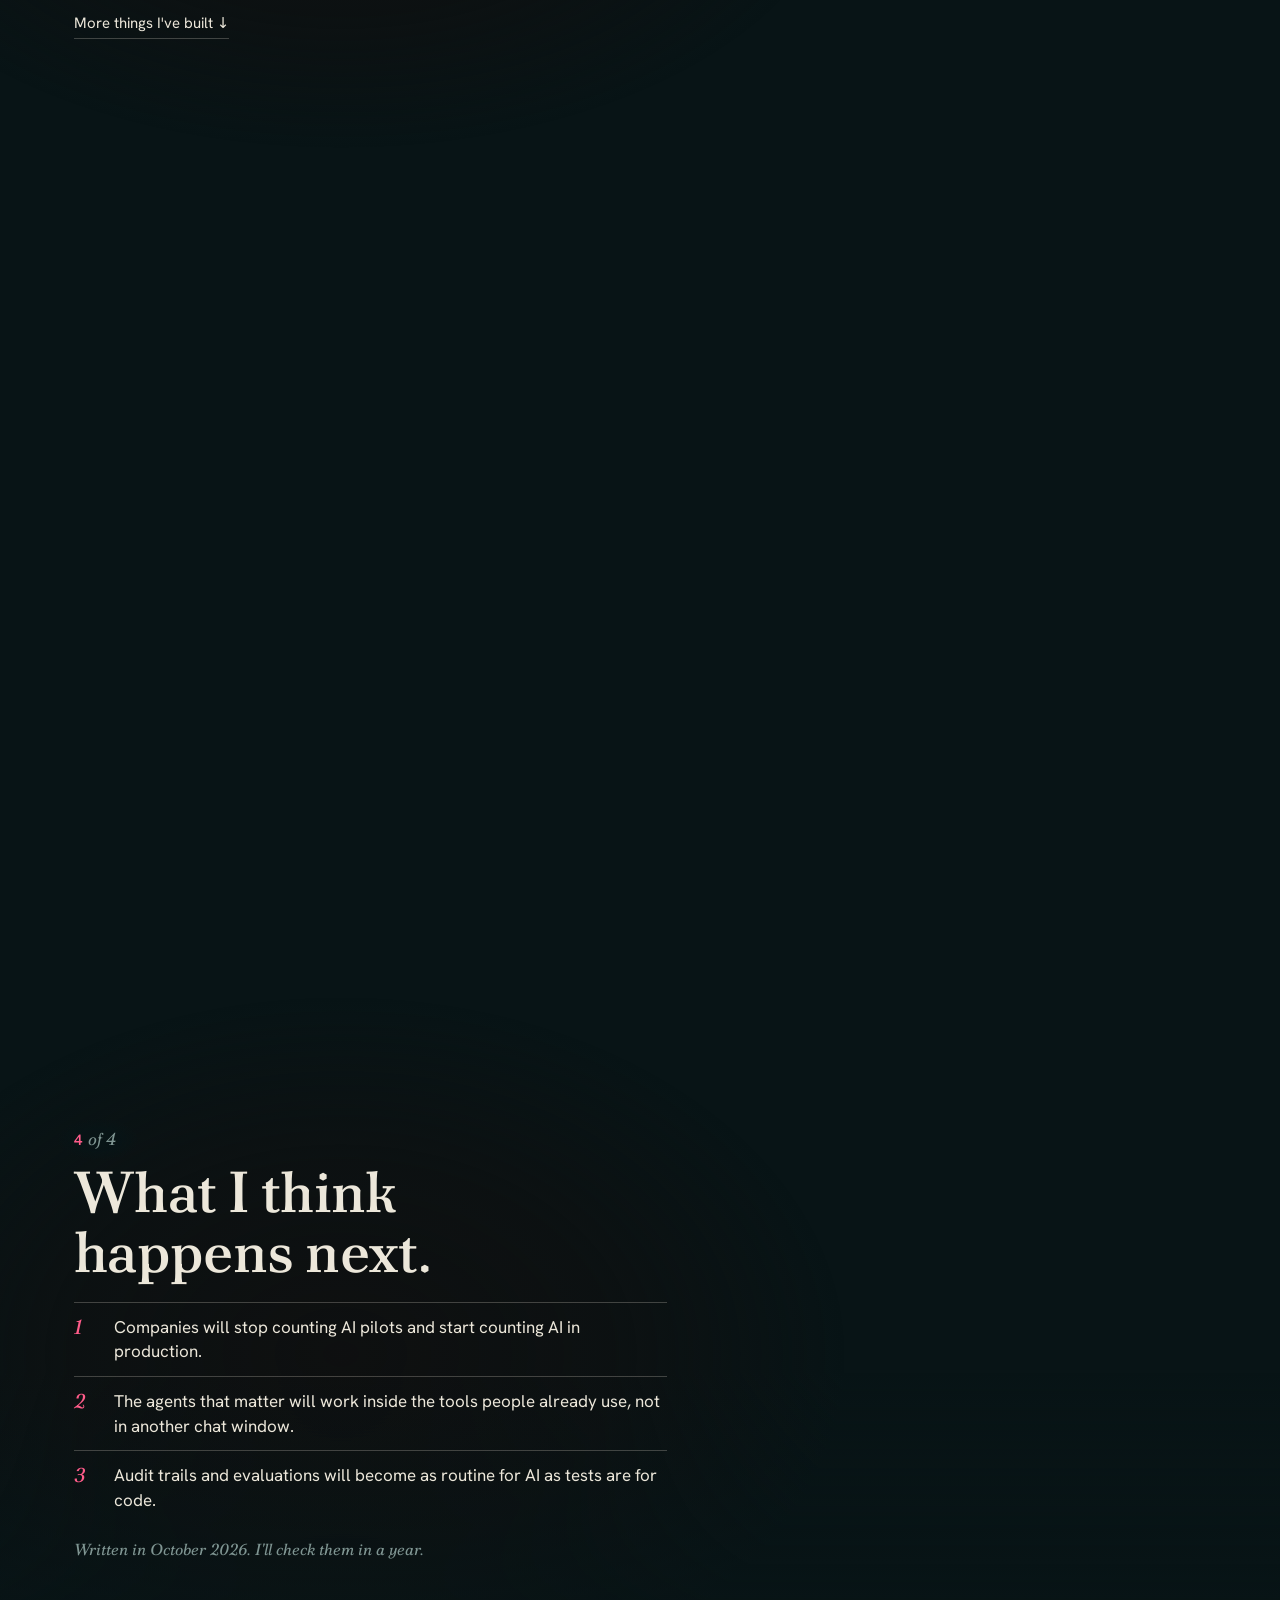
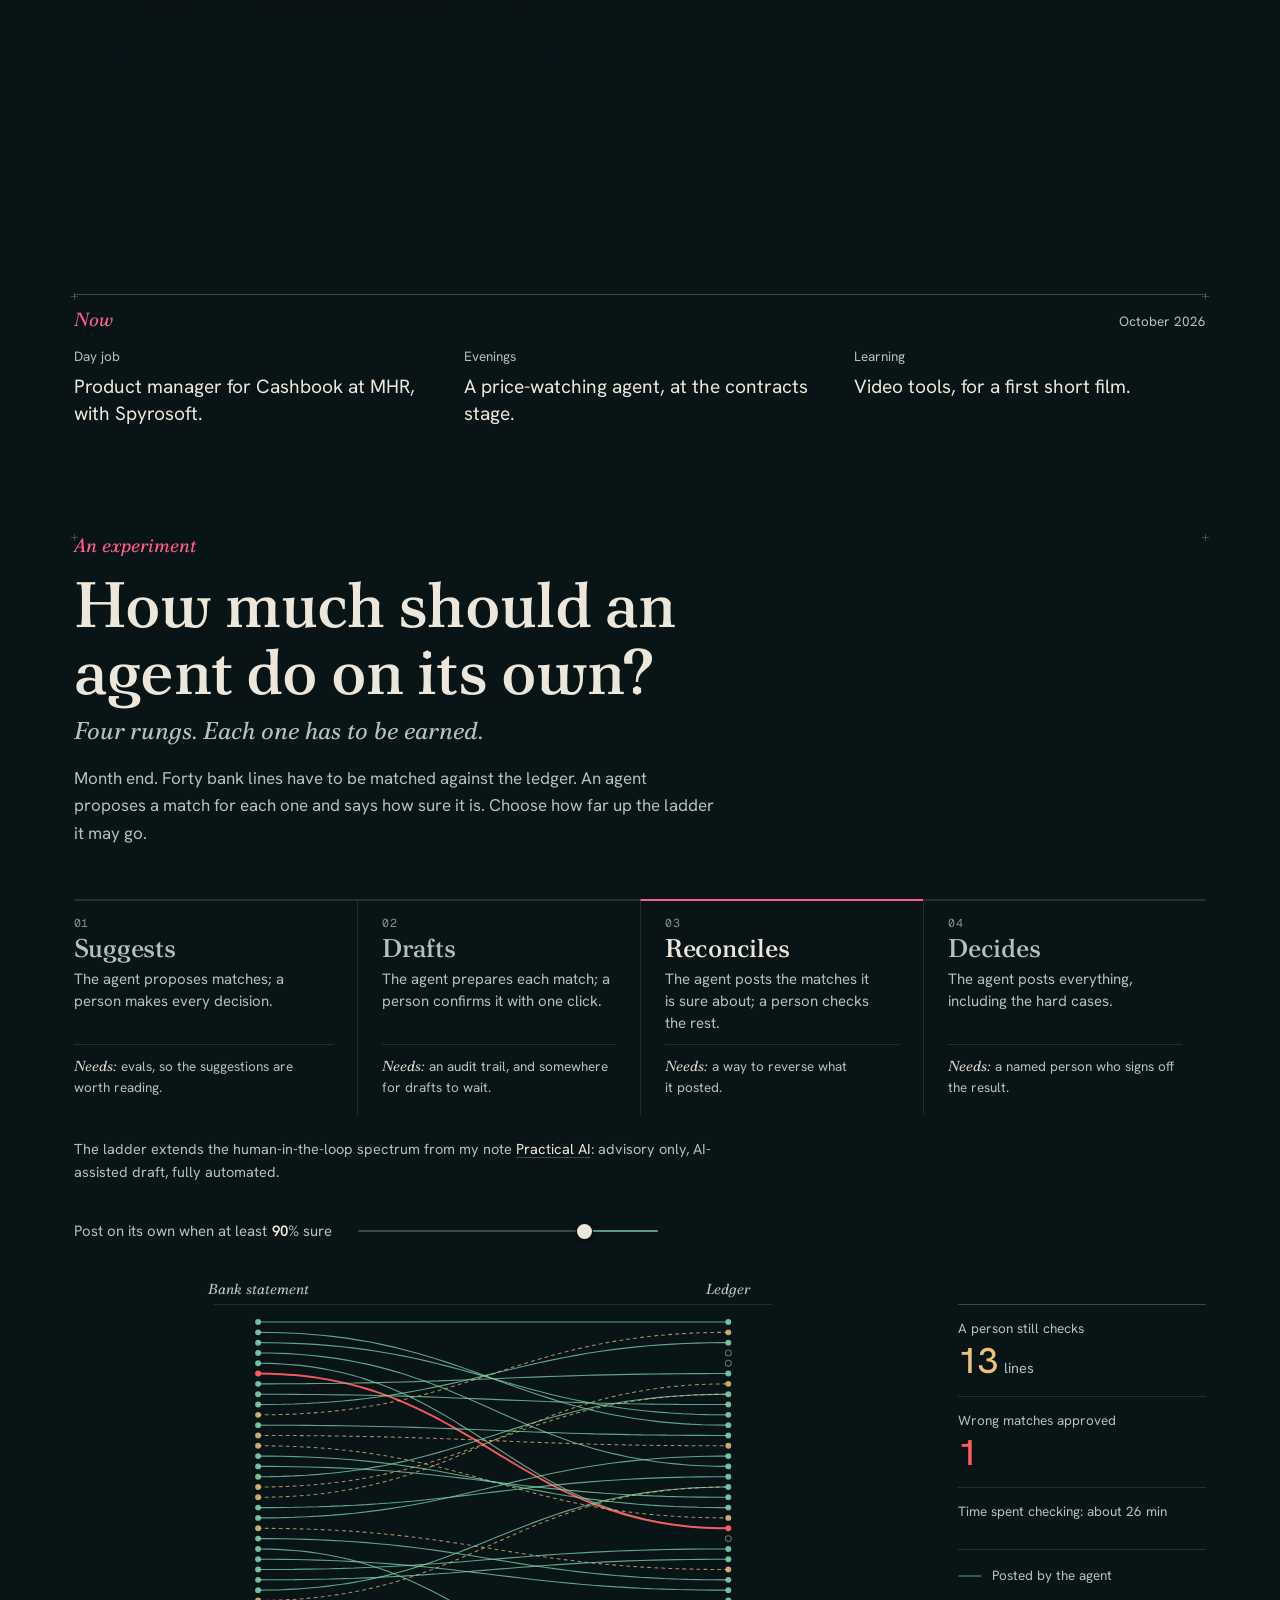
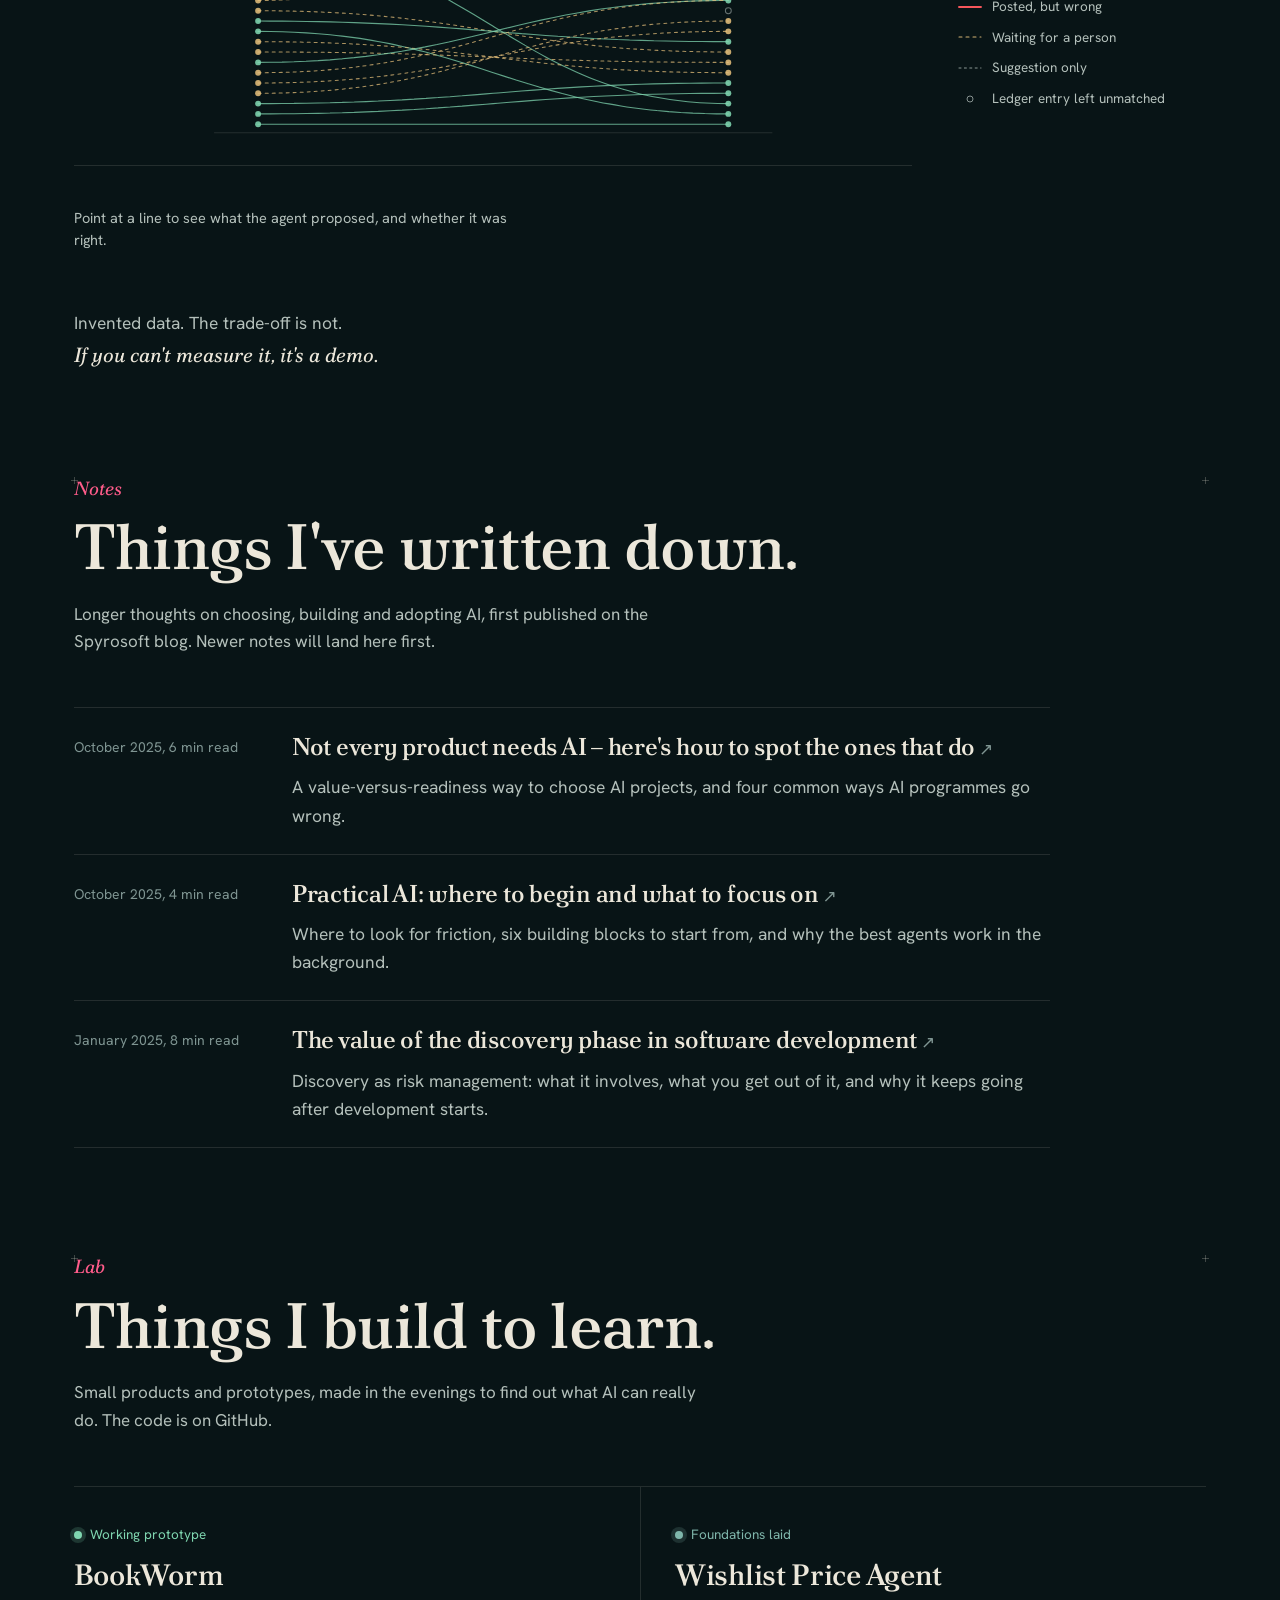
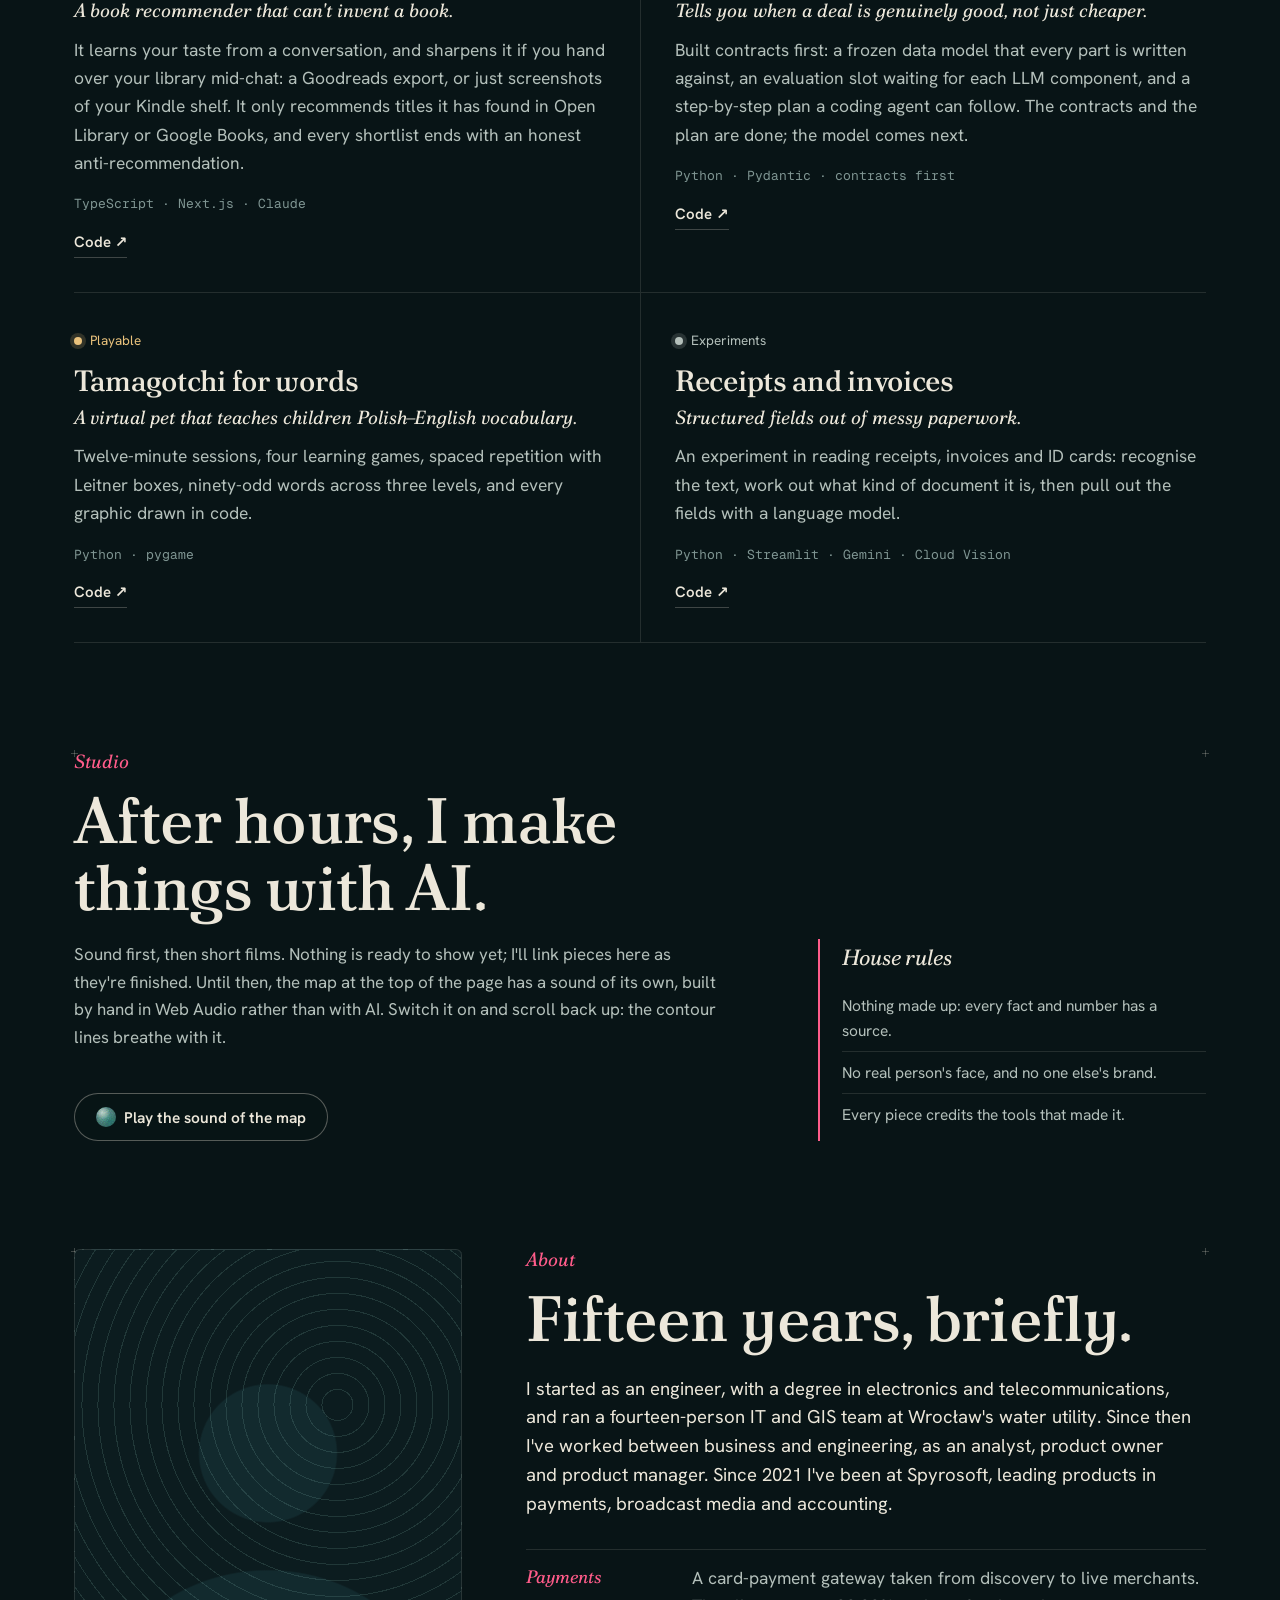
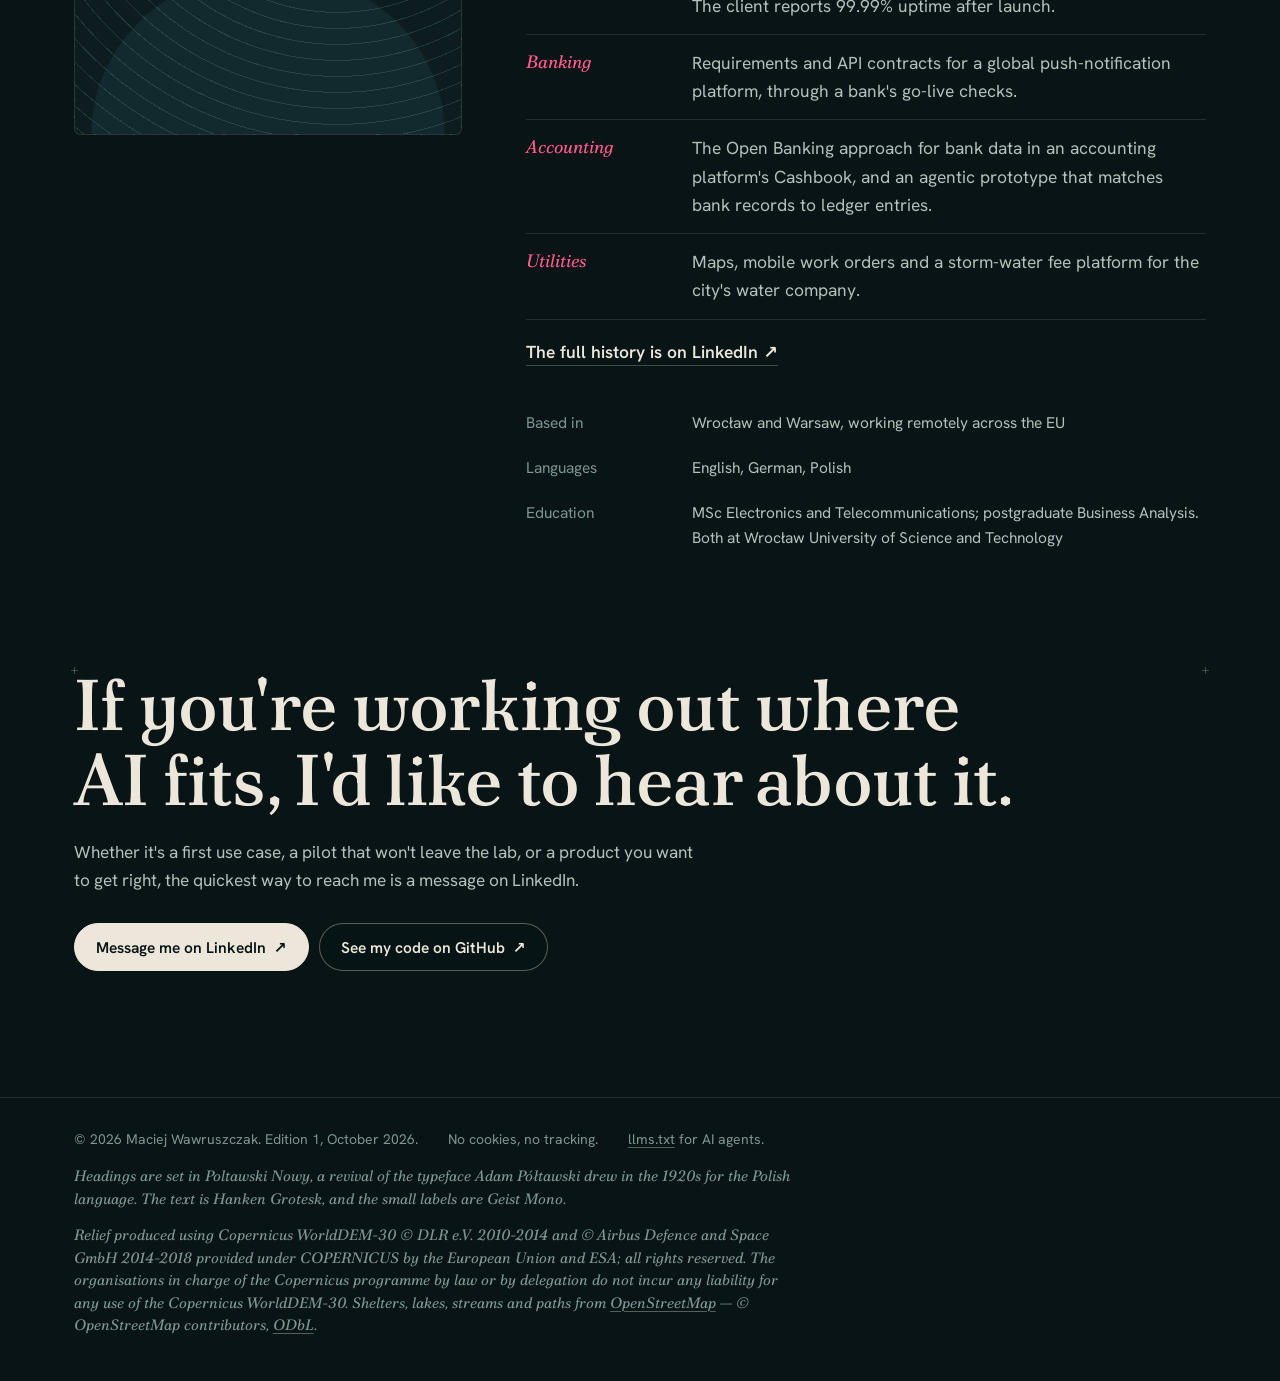
==== commit c023661a: "Credit the map data beside the map, and a social image of the night that is on it OpenStreetMap's at" ====
--- a/index.html
+++ b/index.html
@@ -81,7 +81,7 @@
         <a class="btn" href="https://www.linkedin.com/in/maciej-wawruszczak-432402b6/" rel="me noopener" target="_blank">Message me on LinkedIn <span aria-hidden="true">↗</span></a>
       </div>
     </div>
-    <p class="legend"><span class="legend-mark" aria-hidden="true"></span><span>On this map, height is value and distance is readiness.<small>The land is real: the <span lang="pl">Karkonosze</span> from the <span lang="pl">Jelenia Góra</span> basin, an hour before dawn.</small></span></p>
+    <p class="legend"><span class="legend-mark" aria-hidden="true"></span><span>On this map, height is value and distance is readiness.<small>The land is real: the <span lang="pl">Karkonosze</span> from the <span lang="pl">Jelenia Góra</span> basin, an hour before dawn. Elevation from Copernicus, map data © <a href="https://www.openstreetmap.org/copyright" rel="license noopener" target="_blank">OpenStreetMap</a> contributors.</small></span></p>
     <p class="scroll-hint" aria-hidden="true"><span></span>Scroll to cross the map</p>
   </div>
 
--- a/assets/css/site.css
+++ b/assets/css/site.css
@@ -14,7 +14,11 @@
   --ok:#7fd6b0;
   --wait:#e9c27c;
   --wrong:#ff5a5f;
-  --dawn:#ffb27a;
+  /* how far the dawn has come, 0 to 1: the scroll writes it and .dawnsky is the only thing
+     that reads it. A number, because an opacity given a colour is invalid at computed-value
+     time and falls back to 1 - which put a full sunrise over the page for the moment before
+     the first frame was drawn, on a page whose subject is the hour before dawn. */
+  --dawn:0;
   --serif:"Poltawski Nowy",Georgia,"Times New Roman",serif;
   --sans:"Hanken Grotesk",system-ui,-apple-system,"Segoe UI",sans-serif;
   --mono:"Geist Mono",ui-monospace,SFMono-Regular,Menlo,monospace;
@@ -43,12 +47,49 @@
 
 /* ---------- the world (fixed behind the flight) ---------- */
 #world{position:fixed;left:0;top:0;width:100vw;height:100vh;height:100lvh;z-index:0;opacity:0;transition:opacity 1.6s ease}
-.dawnsky{position:fixed;left:0;top:0;width:100vw;height:100vh;height:100lvh;z-index:0;pointer-events:none;opacity:var(--dawn,0);background:radial-gradient(132% 78% at 27% -12%,rgba(255,178,122,.5),rgba(255,120,96,.16) 42%,transparent 72%),linear-gradient(180deg,rgba(60,40,52,.55),transparent 55%)}
+/* The dawn, for the second and a half before the canvas has faded in: the map now draws its
+   own sunrise sky, so this lies under an opaque one and is only ever seen on the way in. It
+   is kept to the same gradient the shader paints - gold low in the east-north-east, off to
+   the left of every frame, then salmon, then the violet the rest of the sky is still in -
+   so the handover is one sky coming up and not two crossing over. */
+.dawnsky{position:fixed;left:0;top:0;width:100vw;height:100vh;height:100lvh;z-index:0;pointer-events:none;opacity:var(--dawn,0);background:radial-gradient(124% 82% at 16% -14%,rgba(255,152,88,.72),rgba(196,92,84,.34) 36%,rgba(84,48,74,.16) 64%,transparent 84%),linear-gradient(180deg,rgba(46,32,52,.58),rgba(14,14,28,.2) 58%,transparent)}
 #world.on{opacity:1}
-#labels{position:fixed;left:0;top:0;width:100vw;height:100vh;height:100lvh;z-index:1;pointer-events:none;overflow:hidden}
+/* At the handover the canvas already holds the frame the opening film is showing, so it is
+   switched on rather than faded in: a second and a half of the two crossing over would be a
+   dissolve between two copies of the same picture, which is exactly the softness the film was
+   made to avoid. The class is taken off again on the next frame. */
+#world.cut{transition:none}
+#labels{position:fixed;left:0;top:0;width:100vw;height:100vh;height:100lvh;z-index:1;pointer-events:none;overflow:hidden;transition:opacity .7s ease}
+
+/* ---------- the opening film ---------- */
+/* The same box as the canvas and the same place in the stack: over the map, under every word
+   on the page, which is readable from the first frame. It is in the document for eight seconds
+   on a first visit and at no other time, and it is built in JS, so a visitor who will not see
+   it never asks the server for it. `object-fit: cover` crops it the way the map frames the
+   same view; the night behind it is the page's own, for the moment at the end when the
+   decoder has been handed back and the layer is already on its way out. It is never seen on
+   the way in: the layer is not put over the page until it has a picture to show. */
+.film{position:fixed;left:0;top:0;width:100vw;height:100vh;height:100lvh;z-index:1;object-fit:cover;background:var(--night);pointer-events:none;transition:opacity .65s ease}
+.film.off{opacity:0}
+/* The film is a photograph, and a photograph of this valley an hour before dawn is a much
+   brighter thing than the map it becomes: the survey light goes right across the frame, and
+   the lamps of Jelenia Góra under the fog are the brightest things on the page. Every word of
+   the hero stands in the lower two thirds - the name at two fifths down, the scroll hint at
+   the very bottom - and measured against the film at its brightest the small type there came
+   out at a tenth of the contrast it has over the map. So while the film is on screen the air
+   thickens downwards, over the part of the frame that holds the words and the least of the
+   picture; the crest, the sky and Śnieżka are left alone. It goes BEFORE the film does, over
+   the last six tenths of a second of it: by seven seconds the film has become the map, so the
+   air can clear while there is still a film under it and the handover then lands on the map
+   exactly as the map looks. Cleared after the cut instead, it was a curtain lifting off the
+   page a second and a half after the page had arrived - the whole thing arriving twice. */
+.film-scrim{position:fixed;left:0;top:0;width:100vw;height:100vh;height:100lvh;z-index:1;pointer-events:none;transition:opacity 1.5s ease;background:linear-gradient(180deg,rgba(8,20,22,0) 26%,rgba(8,20,22,.20) 46%,rgba(8,20,22,.48) 66%,rgba(8,20,22,.66) 82%,rgba(8,20,22,.74) 100%)}
+.film-scrim.off{opacity:0}
 .lbl{position:absolute;left:0;top:0;white-space:nowrap;text-align:center;will-change:transform,opacity;opacity:0;transition:opacity .6s ease}
-.lbl b{display:block;font:500 15px/1.2 var(--sans);color:var(--paper);text-shadow:0 1px 14px var(--night),0 0 4px var(--night),0 0 2px var(--night)}
-.lbl i{display:block;font:italic 400 14.5px/1.25 var(--serif);color:var(--ink-2);text-shadow:0 1px 14px var(--night),0 0 4px var(--night),0 0 2px var(--night)}
+/* three tight rings first and the wide one last: a seat under the glyph rather than a haze
+   around it, which is what a label standing on a pale moonlit slope needs */
+.lbl b{display:block;font:500 15px/1.2 var(--sans);color:var(--paper);text-shadow:0 0 2px var(--night),0 0 3px var(--night),0 0 6px var(--night),0 1px 14px var(--night)}
+.lbl i{display:block;font:italic 400 14.5px/1.25 var(--serif);color:var(--ink-2);text-shadow:0 0 2px var(--night),0 0 3px var(--night),0 0 6px var(--night),0 1px 14px var(--night)}
 .lbl.stem.below{display:flex;flex-direction:column;align-items:center}
 .lbl.stem.below::after{order:-1;margin:0 auto 7px;background:linear-gradient(transparent,rgba(236,231,218,.8))}
 .lbl.stem::after{content:"";display:block;width:1px;height:var(--stem,30px);margin:7px auto 0;background:linear-gradient(rgba(236,231,218,.8),transparent)}
@@ -103,6 +144,16 @@
 .flight::after{content:"";position:absolute;left:0;right:0;bottom:0;height:46vh;pointer-events:none;z-index:-1;background:linear-gradient(rgba(8,20,22,0),var(--night) 92%)}
 .stop{position:relative;min-height:96vh;display:flex;align-items:center;padding:96px var(--edge)}
 .stop-hero{min-height:100svh;align-items:flex-end;padding-bottom:clamp(40px,9vh,96px)}
+/* the last flight goes the length of the crest, so it gets the room to: a stretch of scroll
+   with no words in it, between the third stop and the summit */
+/* The run-up hangs off the bottom of the stop before it rather than the top of this one, and
+   that is not arbitrary: a fragment link scrolls to its target's box, and with 70vh of margin
+   on #next itself that box began seven tenths of a screen above the words. Anybody following
+   a shared https://…/#next - and #next is the one stop worth sending - arrived at an empty
+   dawn sky with "What I think happens next" a screen below the fold. Hung the other way the
+   gap is the same gap and the link lands on the panel. The rail scrolls itself and is
+   unaffected either way. */
+@media (prefers-reduced-motion:no-preference){html.has-world #measure{margin-bottom:70vh}}
 .panel{position:relative;max-width:34rem;padding:6px 0}
 .panel::before{content:"";position:absolute;inset:-28% -30% -28% -40%;z-index:-1;pointer-events:none;background:radial-gradient(closest-side,rgba(16,15,15,.82),rgba(16,15,15,.55) 55%,transparent)}
 .hero-panel{max-width:44rem}
@@ -115,8 +166,15 @@
 .btn:hover{border-color:var(--paper)}
 .btn.primary{background:var(--paper);border-color:var(--paper);color:var(--night)}
 .btn.primary:hover{background:#fff}
-.legend{position:absolute;right:var(--edge);bottom:clamp(40px,9vh,96px);margin:0;display:flex;align-items:flex-start;gap:12px;max-width:19rem;padding-top:12px;border-top:1px solid var(--rule-2);font:italic 400 17px/1.35 var(--serif);color:var(--paper);text-shadow:0 1px 12px var(--night),0 0 3px var(--night)}
-.legend small{display:block;margin-top:6px;font:400 13.5px/1.4 var(--sans);font-style:normal;color:var(--ink-2)}
+.legend{position:absolute;right:var(--edge);bottom:clamp(40px,9vh,96px);margin:0;display:flex;align-items:flex-start;gap:12px;max-width:19rem;padding-top:12px;border-top:1px solid var(--rule-2);font:italic 400 17px/1.35 var(--serif);color:var(--paper);text-shadow:0 0 3px var(--night),0 0 6px var(--night),0 1px 12px var(--night)}
+/* The one block of words on the map with no scrim of its own, and on the dive into the first
+   stop it lies on the brightest moonlit flank in the frame - a shadow alone cannot hold
+   13.5px of ink against that. So it gets the panel's own scrim, at about half the weight,
+   hung on the text's span rather than on .legend itself: .legend is a flex row and a
+   pseudo-element on it would come out as a third item and move the mark off the words. */
+.legend>span+span{position:relative}
+.legend>span+span::before{content:"";position:absolute;inset:-20% -15%;z-index:-1;pointer-events:none;background:radial-gradient(closest-side,rgba(8,20,22,.74),rgba(8,20,22,.48) 56%,rgba(8,20,22,.16) 84%,transparent)}
+.legend small{display:block;margin-top:6px;font:400 13.5px/1.4 var(--sans);font-style:normal;color:var(--ink-2);text-shadow:0 0 2px var(--night),0 0 4px var(--night),0 0 7px var(--night),0 1px 12px var(--night)}
 .legend-mark{margin-top:2px}
 .legend-mark{flex:none;width:34px;height:22px;border-radius:50%;background:radial-gradient(closest-side,transparent 0 30%,rgba(127,182,171,.9) 31% 36%,transparent 37% 58%,rgba(127,182,171,.6) 59% 64%,transparent 65% 86%,rgba(127,182,171,.4) 87% 92%,transparent 93%)}
 .quote{margin:22px 0 4px;padding:2px 0 2px 18px;border-left:2px solid var(--flag)}
@@ -132,7 +190,14 @@
 @keyframes drip{0%{transform:scaleY(0);transform-origin:top}45%{transform:scaleY(1);transform-origin:top}55%{transform:scaleY(1);transform-origin:bottom}100%{transform:scaleY(0);transform-origin:bottom}}
 .stop h2{font-size:clamp(36px,4.5vw,62px);text-wrap:balance}
 .stop .panel p{color:var(--ink-2);margin-top:18px;font-size:clamp(17px,1.25vw,19px);text-wrap:pretty}
-.count{margin:0 0 14px!important;font:italic 400 17px/1 var(--serif)!important;color:var(--ink-3)!important}
+/* The counter is set in the two faintest inks on the page and it sits in the one corner of
+   the panel where the scrim is thinnest, so over a moonlit slope it was the worst-reading
+   text on the site. It gets its own patch of night, cut round the words rather than round
+   the column: width:max-content is what makes that work, because a closest-side radial on a
+   full-width paragraph box puts its plateau three hundred pixels to the right of the digit.
+   Nothing about the colour, the size or the position moves. */
+.count{position:relative;width:max-content;margin:0 0 14px!important;font:italic 400 17px/1 var(--serif)!important;color:var(--ink-3)!important}
+.count::after{content:"";position:absolute;inset:-12px -22px -12px -16px;z-index:-1;pointer-events:none;background:radial-gradient(closest-side,rgba(8,20,22,.94),rgba(8,20,22,.86) 60%,rgba(8,20,22,.38) 86%,transparent)}
 .count span{color:var(--flag);font-style:normal;font-family:var(--sans);font-weight:600;font-size:15px;margin-right:2px}
 .source{display:inline-block;margin-top:6px;font-size:15px;color:var(--paper);text-decoration:none;border-bottom:1px solid var(--rule-2);padding-bottom:3px}
 .source:hover{border-bottom-color:var(--flag)}
@@ -151,7 +216,9 @@
 .route.on{opacity:1;visibility:visible;pointer-events:auto}
 .route a{display:flex;align-items:center;justify-content:flex-end;gap:10px;text-decoration:none;color:var(--ink-3);font-size:12.5px;height:16px}
 .route a::after{content:"";width:7px;height:7px;border-radius:50%;border:1px solid var(--ink-3);transition:background .3s,border-color .3s,transform .3s}
-.route a span{opacity:0;transform:translateX(6px);transition:opacity .25s,transform .25s;white-space:nowrap;text-shadow:0 1px 10px var(--night)}
+/* the focus ring already lays a near-opaque dark seat under this name; hovering gets none,
+   so the shadow has to be the seat - tight rings before the wide one, as the labels do */
+.route a span{opacity:0;transform:translateX(6px);transition:opacity .25s,transform .25s;white-space:nowrap;text-shadow:0 0 3px var(--night),0 0 6px var(--night),0 1px 10px var(--night)}
 .route a:hover span,.route a:focus-visible span{opacity:1;transform:none}
 .route a[aria-current="true"]{color:var(--paper)}
 .route a[aria-current="true"]::after{background:var(--flag);border-color:var(--flag);transform:scale(1.25)}
@@ -159,7 +226,10 @@
   .route{top:auto;bottom:max(14px,env(safe-area-inset-bottom));left:50%;right:auto;transform:translateX(-50%);flex-direction:row;gap:16px;padding:8px 12px;border-radius:999px;background:rgba(8,20,22,.72);backdrop-filter:blur(8px);-webkit-backdrop-filter:blur(8px)}
   .route a{height:12px}
   .route a span{display:none}
-  .stop{align-items:flex-end;min-height:105svh;padding-bottom:12vh}
+  /* the rail becomes a pill fixed at the bottom here, and it is a fixed 66px tall whatever
+     the viewport is; 12vh is not, so on a short one - a phone in landscape, or 1440x900 at
+     the 200% zoom WCAG asks about - the dots came to rest on the last line of the panel */
+  .stop{align-items:flex-end;min-height:105svh;padding-bottom:max(12vh,96px)}
   .panel::before{inset:-22% -12% -22% -18%;background:radial-gradient(closest-side,rgba(16,15,15,.95),rgba(16,15,15,.82) 58%,rgba(16,15,15,.3) 86%,transparent)}
   .stop-hero{flex-direction:column;align-items:flex-start;justify-content:flex-end}
   .stop-hero .scroll-hint{display:none}
